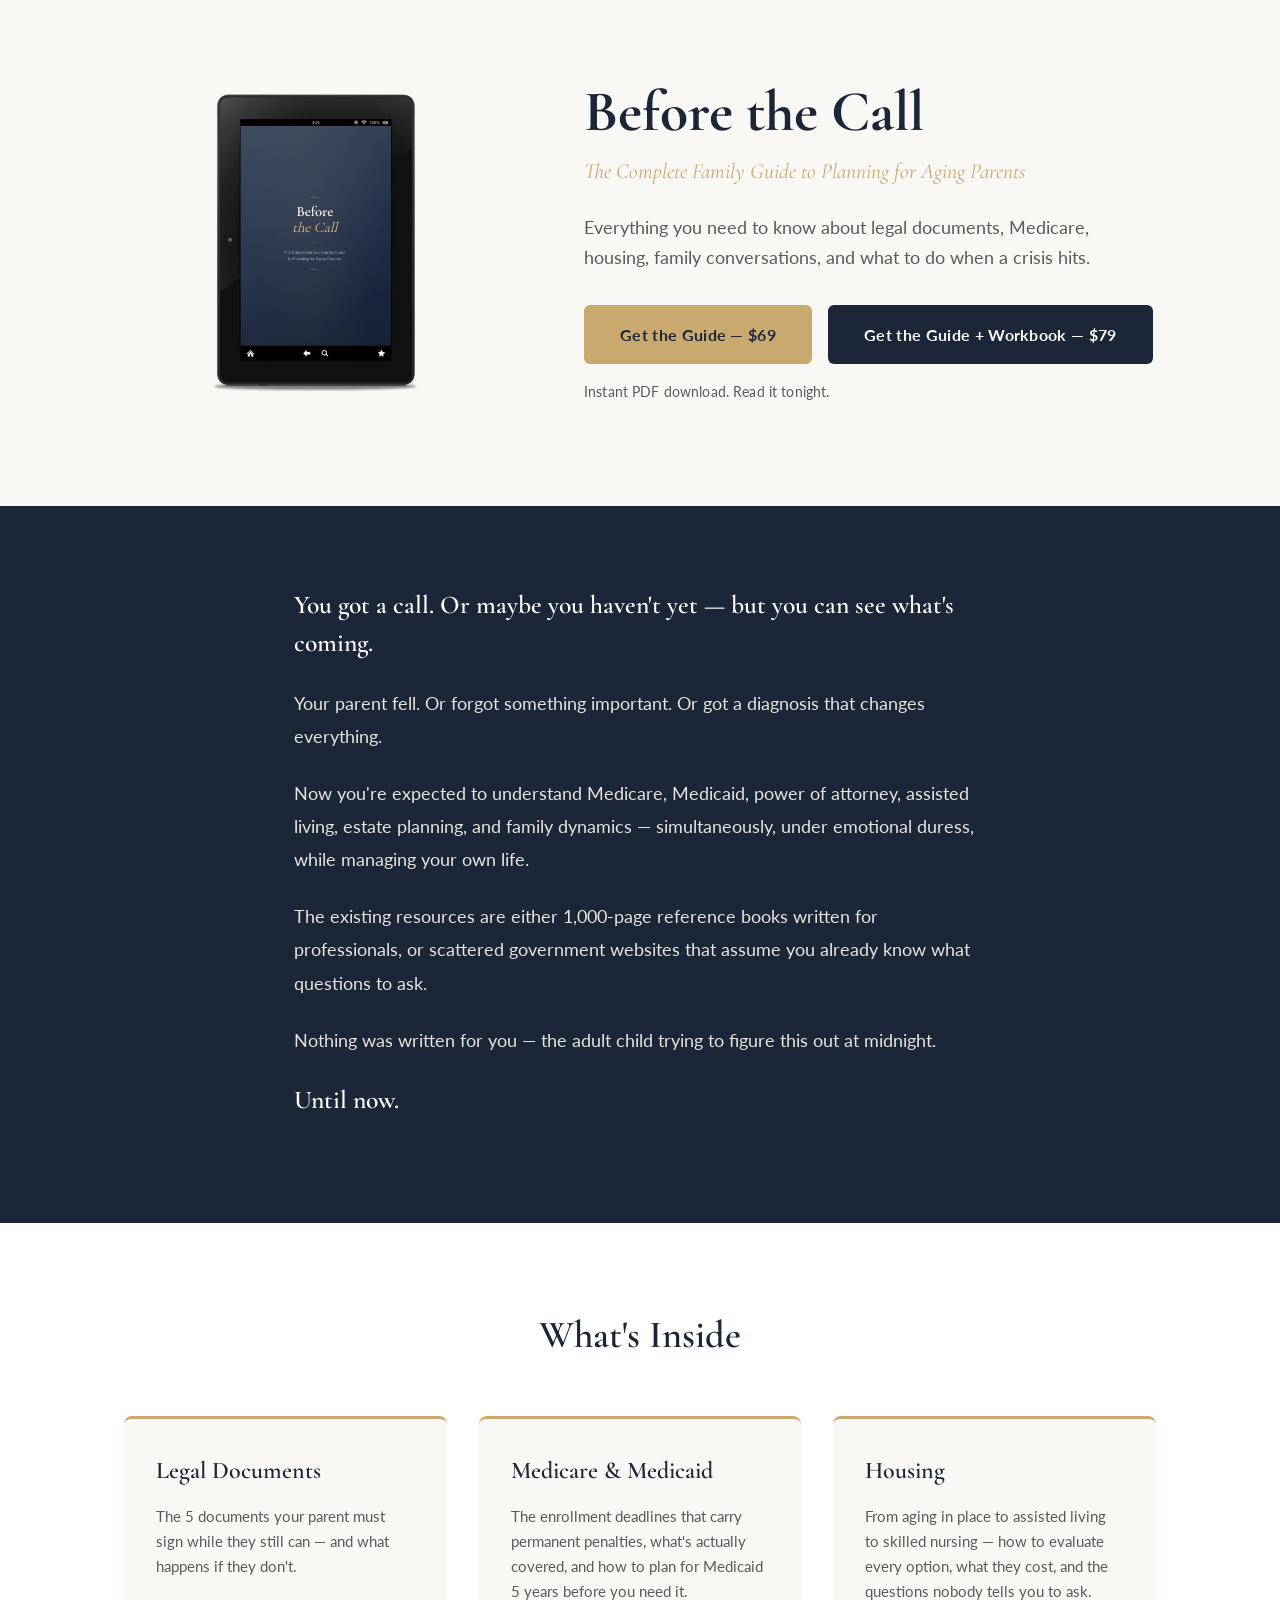
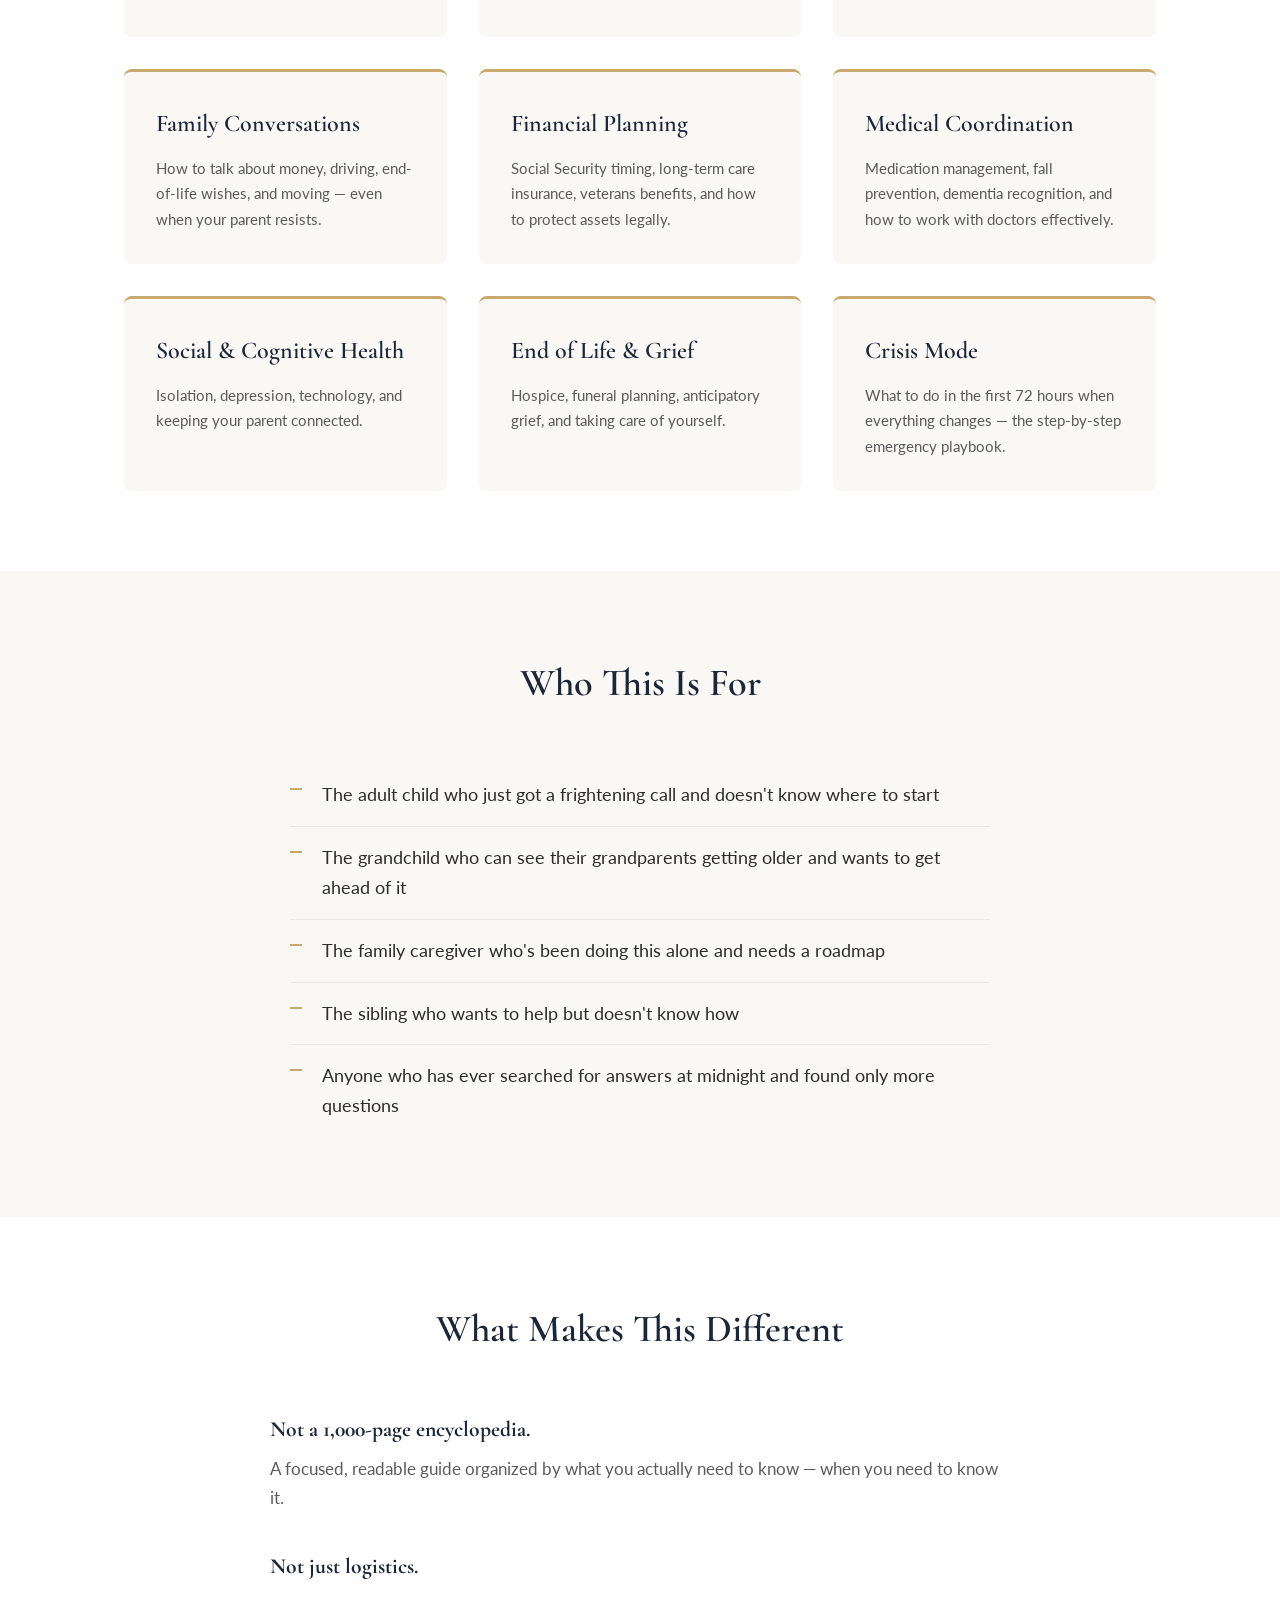
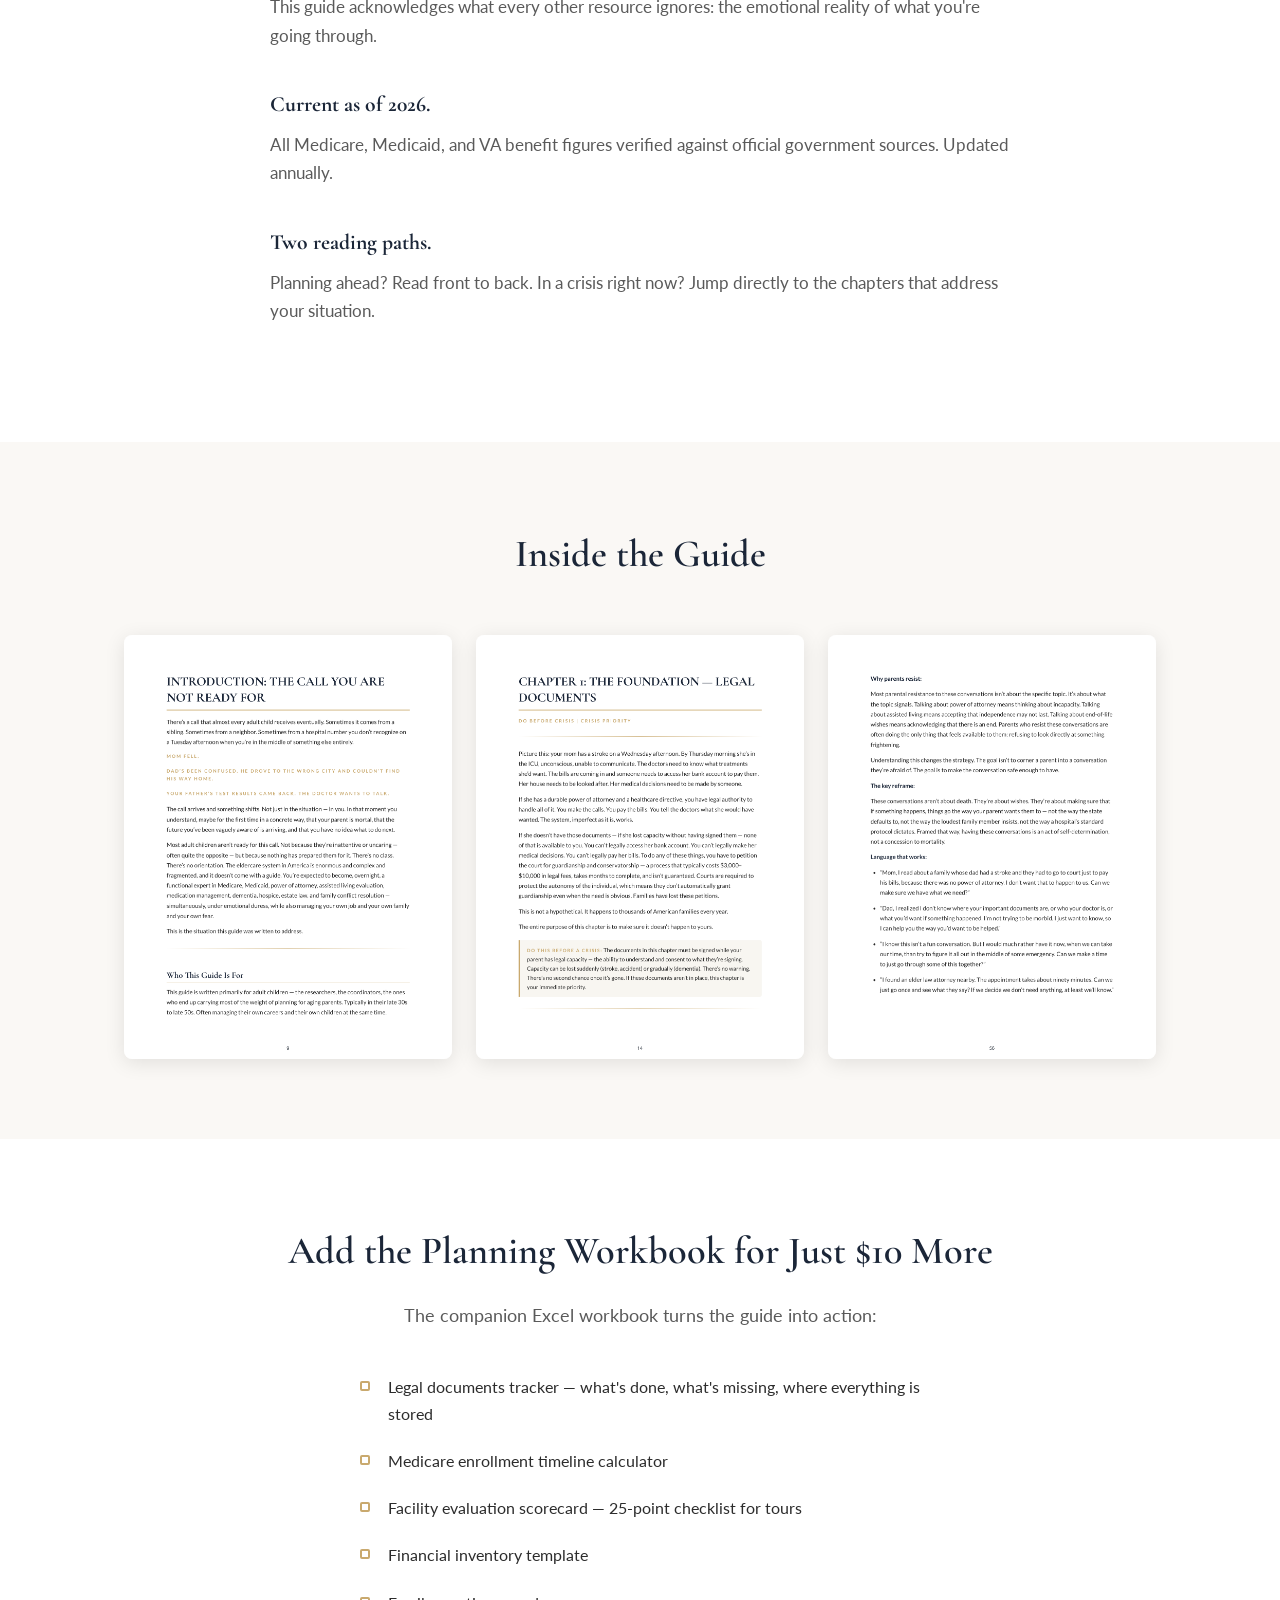
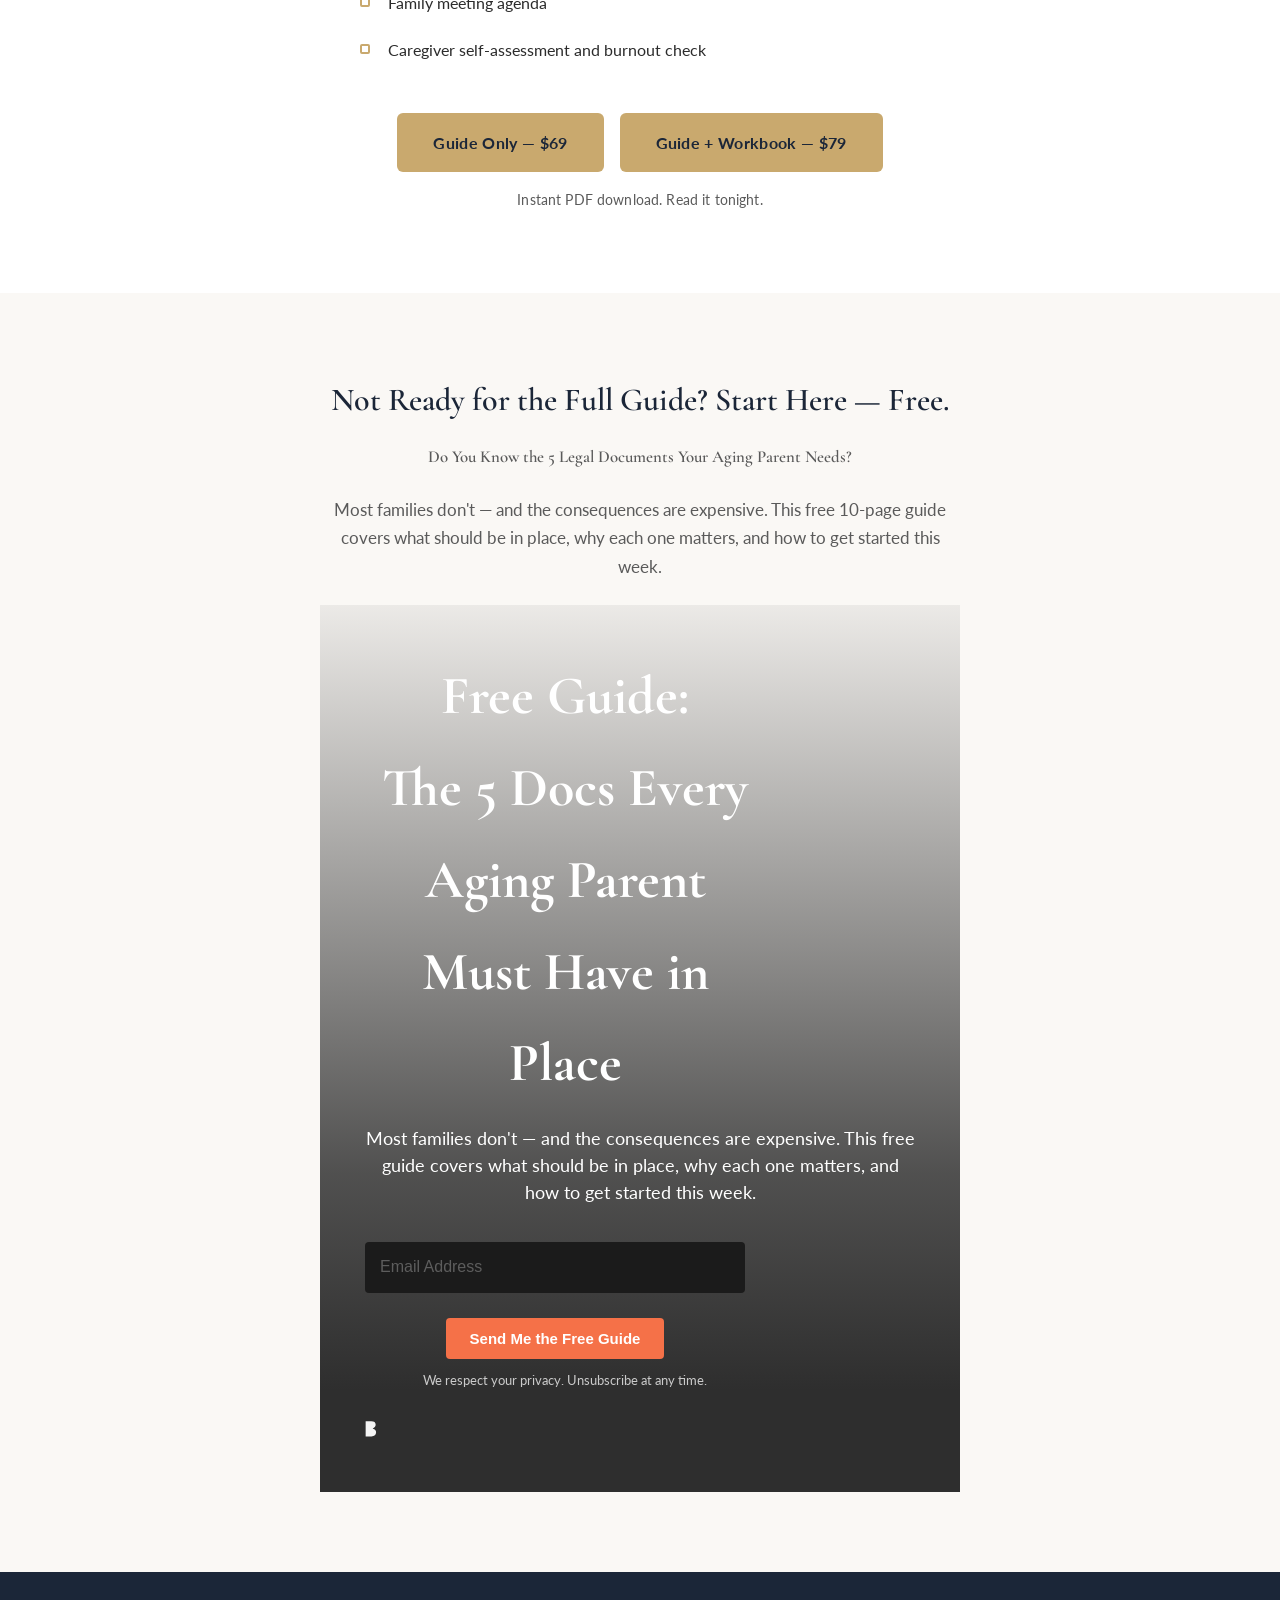
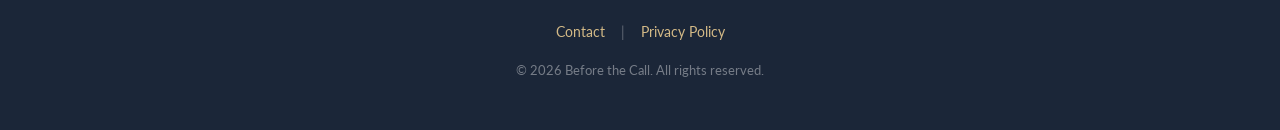
==== index.html @ 2e5f731d "Initial landing page" ====
<!DOCTYPE html>
<html lang="en">
<head>
  <meta charset="UTF-8">
  <meta name="viewport" content="width=device-width, initial-scale=1.0">
  <title>Before the Call — The Complete Family Guide to Planning for Aging Parents</title>
  <meta name="description" content="Everything you need to know about legal documents, Medicare, housing, family conversations, and what to do when a crisis hits. A comprehensive guide for adult children of aging parents.">
  <link rel="preconnect" href="https://fonts.googleapis.com">
  <link rel="preconnect" href="https://fonts.gstatic.com" crossorigin>
  <link href="https://fonts.googleapis.com/css2?family=Cormorant+Garamond:ital,wght@0,400;0,600;0,700;1,400;1,600&family=Lato:wght@300;400;700&display=swap" rel="stylesheet">
  <link rel="stylesheet" href="style.css">
</head>
<body>

  <!-- ========== HERO ========== -->
  <section class="hero">
    <div class="container hero-inner">
      <div class="hero-image">
        <img src="3d_hero_image.png" alt="Before the Call — displayed on a tablet" width="480" height="520">
      </div>
      <div class="hero-text">
        <h1>Before the Call</h1>
        <p class="subtitle">The Complete Family Guide to Planning for Aging Parents</p>
        <p class="hero-description">Everything you need to know about legal documents, Medicare, housing, family conversations, and what to do when a crisis hits.</p>
        <div class="cta-group">
          <a href="https://payhip.com/b/tfXvS" class="btn btn-primary">Get the Guide — $69</a>
          <a href="https://payhip.com/b/Y1TxP" class="btn btn-secondary">Get the Guide + Workbook — $79</a>
        </div>
        <p class="cta-note">Instant PDF download. Read it tonight.</p>
      </div>
    </div>
  </section>

  <!-- ========== THE PROBLEM ========== -->
  <section class="problem">
    <div class="container">
      <p class="lead">You got a call. Or maybe you haven't yet — but you can see what's coming.</p>
      <p>Your parent fell. Or forgot something important. Or got a diagnosis that changes everything.</p>
      <p>Now you're expected to understand Medicare, Medicaid, power of attorney, assisted living, estate planning, and family dynamics — simultaneously, under emotional duress, while managing your own life.</p>
      <p>The existing resources are either 1,000-page reference books written for professionals, or scattered government websites that assume you already know what questions to ask.</p>
      <p>Nothing was written for you — the adult child trying to figure this out at midnight.</p>
      <p class="lead">Until now.</p>
    </div>
  </section>

  <!-- ========== WHAT'S INSIDE ========== -->
  <section class="whats-inside">
    <div class="container">
      <h2>What's Inside</h2>
      <div class="chapter-grid">
        <div class="chapter-card">
          <h3>Legal Documents</h3>
          <p>The 5 documents your parent must sign while they still can — and what happens if they don't.</p>
        </div>
        <div class="chapter-card">
          <h3>Medicare & Medicaid</h3>
          <p>The enrollment deadlines that carry permanent penalties, what's actually covered, and how to plan for Medicaid 5 years before you need it.</p>
        </div>
        <div class="chapter-card">
          <h3>Housing</h3>
          <p>From aging in place to assisted living to skilled nursing — how to evaluate every option, what they cost, and the questions nobody tells you to ask.</p>
        </div>
        <div class="chapter-card">
          <h3>Family Conversations</h3>
          <p>How to talk about money, driving, end-of-life wishes, and moving — even when your parent resists.</p>
        </div>
        <div class="chapter-card">
          <h3>Financial Planning</h3>
          <p>Social Security timing, long-term care insurance, veterans benefits, and how to protect assets legally.</p>
        </div>
        <div class="chapter-card">
          <h3>Medical Coordination</h3>
          <p>Medication management, fall prevention, dementia recognition, and how to work with doctors effectively.</p>
        </div>
        <div class="chapter-card">
          <h3>Social & Cognitive Health</h3>
          <p>Isolation, depression, technology, and keeping your parent connected.</p>
        </div>
        <div class="chapter-card">
          <h3>End of Life & Grief</h3>
          <p>Hospice, funeral planning, anticipatory grief, and taking care of yourself.</p>
        </div>
        <div class="chapter-card">
          <h3>Crisis Mode</h3>
          <p>What to do in the first 72 hours when everything changes — the step-by-step emergency playbook.</p>
        </div>
      </div>
    </div>
  </section>

  <!-- ========== WHO THIS IS FOR ========== -->
  <section class="who-for">
    <div class="container">
      <h2>Who This Is For</h2>
      <ul class="who-list">
        <li>The adult child who just got a frightening call and doesn't know where to start</li>
        <li>The grandchild who can see their grandparents getting older and wants to get ahead of it</li>
        <li>The family caregiver who's been doing this alone and needs a roadmap</li>
        <li>The sibling who wants to help but doesn't know how</li>
        <li>Anyone who has ever searched for answers at midnight and found only more questions</li>
      </ul>
    </div>
  </section>

  <!-- ========== WHAT MAKES THIS DIFFERENT ========== -->
  <section class="different">
    <div class="container">
      <h2>What Makes This Different</h2>
      <div class="diff-grid">
        <div class="diff-item">
          <h3>Not a 1,000-page encyclopedia.</h3>
          <p>A focused, readable guide organized by what you actually need to know — when you need to know it.</p>
        </div>
        <div class="diff-item">
          <h3>Not just logistics.</h3>
          <p>This guide acknowledges what every other resource ignores: the emotional reality of what you're going through.</p>
        </div>
        <div class="diff-item">
          <h3>Current as of 2026.</h3>
          <p>All Medicare, Medicaid, and VA benefit figures verified against official government sources. Updated annually.</p>
        </div>
        <div class="diff-item">
          <h3>Two reading paths.</h3>
          <p>Planning ahead? Read front to back. In a crisis right now? Jump directly to the chapters that address your situation.</p>
        </div>
      </div>
    </div>
  </section>

  <!-- ========== SAMPLE PAGES ========== -->
  <section class="samples">
    <div class="container">
      <h2>Inside the Guide</h2>
      <div class="sample-grid">
        <div class="sample-page">
          <img src="sample_page_intro.png" alt="Sample page — Introduction: The Call You Are Not Ready For" loading="lazy">
        </div>
        <div class="sample-page">
          <img src="sample_page_legal.png" alt="Sample page — Chapter 1: Legal Documents" loading="lazy">
        </div>
        <div class="sample-page">
          <img src="sample_page_conversations.png" alt="Sample page — Language That Works conversation scripts" loading="lazy">
        </div>
      </div>
    </div>
  </section>

  <!-- ========== BUNDLE OFFER ========== -->
  <section class="bundle">
    <div class="container">
      <div class="bundle-box">
        <h2>Add the Planning Workbook for Just $10 More</h2>
        <p class="bundle-intro">The companion Excel workbook turns the guide into action:</p>
        <ul class="bundle-features">
          <li>Legal documents tracker — what's done, what's missing, where everything is stored</li>
          <li>Medicare enrollment timeline calculator</li>
          <li>Facility evaluation scorecard — 25-point checklist for tours</li>
          <li>Financial inventory template</li>
          <li>Family meeting agenda</li>
          <li>Caregiver self-assessment and burnout check</li>
        </ul>
        <div class="cta-group">
          <a href="https://payhip.com/b/tfXvS" class="btn btn-primary">Guide Only — $69</a>
          <a href="https://payhip.com/b/Y1TxP" class="btn btn-gold">Guide + Workbook — $79</a>
        </div>
        <p class="cta-note">Instant PDF download. Read it tonight.</p>
      </div>
    </div>
  </section>

  <!-- ========== LEAD MAGNET ========== -->
  <section class="lead-magnet">
    <div class="container">
      <div class="lead-magnet-box">
        <h2>Not Ready for the Full Guide? Start Here — Free.</h2>
        <p class="lead-magnet-title">Do You Know the 5 Legal Documents Your Aging Parent Needs?</p>
        <p>Most families don't — and the consequences are expensive. This free 10-page guide covers what should be in place, why each one matters, and how to get started this week.</p>

        <script src="https://f.convertkit.com/ckjs/ck.5.js"></script>
        <form action="https://app.kit.com/forms/9187136/subscriptions" class="seva-form formkit-form" method="post" data-sv-form="9187136" data-uid="44a924d58b" data-format="inline" data-version="5" data-options="{&quot;settings&quot;:{&quot;after_subscribe&quot;:{&quot;action&quot;:&quot;message&quot;,&quot;success_message&quot;:&quot;Success! Now check your email to confirm your subscription.&quot;,&quot;redirect_url&quot;:&quot;&quot;},&quot;analytics&quot;:{&quot;google&quot;:null,&quot;fathom&quot;:null,&quot;facebook&quot;:null,&quot;segment&quot;:null,&quot;pinterest&quot;:null,&quot;sparkloop&quot;:null,&quot;googletagmanager&quot;:null},&quot;modal&quot;:{&quot;trigger&quot;:&quot;timer&quot;,&quot;scroll_percentage&quot;:null,&quot;timer&quot;:5,&quot;devices&quot;:&quot;all&quot;,&quot;show_once_every&quot;:15},&quot;powered_by&quot;:{&quot;show&quot;:true,&quot;url&quot;:&quot;https://kit.com/features/forms?utm_campaign=poweredby&amp;utm_content=form&amp;utm_medium=referral&amp;utm_source=dynamic&quot;},&quot;recaptcha&quot;:{&quot;enabled&quot;:false},&quot;return_visitor&quot;:{&quot;action&quot;:&quot;show&quot;,&quot;custom_content&quot;:&quot;&quot;},&quot;slide_in&quot;:{&quot;display_in&quot;:&quot;bottom_right&quot;,&quot;trigger&quot;:&quot;timer&quot;,&quot;scroll_percentage&quot;:null,&quot;timer&quot;:5,&quot;devices&quot;:&quot;all&quot;,&quot;show_once_every&quot;:15},&quot;sticky_bar&quot;:{&quot;display_in&quot;:&quot;top&quot;,&quot;trigger&quot;:&quot;timer&quot;,&quot;scroll_percentage&quot;:null,&quot;timer&quot;:5,&quot;devices&quot;:&quot;all&quot;,&quot;show_once_every&quot;:15}},&quot;version&quot;:&quot;5&quot;}" min-width="400 500 600 700 800"><div data-style="full"><div class="formkit-background" style="background-image: url(&quot;https://embed.filekitcdn.com/e/6rbuHvGbyNLnC8iWuV8wA9/shqVNoTZWmqBahgG3ucsdK&quot;);"></div><div class="formkit-container" style="--bg-color: #2E2E2E; --bg-color-07: #2E2E2E12; --bg-color-83: #2E2E2ED4;"><div class="formkit-header" data-element="header" style="color: rgb(255, 255, 255); font-weight: 700;"><h2>Free Guide: <br>The 5 Docs Every Aging Parent Must Have in Place</h2></div><div class="formkit-content" data-element="content" style="color: rgb(255, 255, 255);"><p>Most families don't — and the consequences are expensive. This free guide covers what should be in place, why each one matters, and how to get started this week.</p></div><ul class="formkit-alert formkit-alert-error" data-element="errors" data-group="alert"></ul><div data-element="fields" class="seva-fields formkit-fields" style="color: rgb(255, 255, 255);"><div class="formkit-field"><input class="formkit-input" name="email_address" aria-label="Email Address" placeholder="Email Address" required="" type="email" style="color: rgb(110, 110, 110); font-weight: 400; background-color: rgb(27, 27, 27); border-radius: 4px;"></div><button data-element="submit" class="formkit-submit formkit-submit" style="color: rgb(255, 255, 255); background-color: rgb(245, 113, 72); border-radius: 4px; font-weight: 700;"><div class="formkit-spinner"><div></div><div></div><div></div></div><span class="">Send Me the Free Guide</span></button></div><div class="formkit-disclaimer" data-element="disclaimer" style="color: rgb(203, 203, 203);">We respect your privacy. Unsubscribe at any time.</div><div class="formkit-powered-by-convertkit-container"><a href="https://kit.com/features/forms?utm_campaign=poweredby&amp;utm_content=form&amp;utm_medium=referral&amp;utm_source=dynamic" data-element="powered-by" class="formkit-powered-by-convertkit" data-variant="light" target="_blank" rel="nofollow">Built with Kit</a></div></div></div><style>.formkit-form[data-uid="44a924d58b"] *{box-sizing:border-box;}.formkit-form[data-uid="44a924d58b"]{-webkit-font-smoothing:antialiased;-moz-osx-font-smoothing:grayscale;}.formkit-form[data-uid="44a924d58b"] legend{border:none;font-size:inherit;margin-bottom:10px;padding:0;position:relative;display:table;}.formkit-form[data-uid="44a924d58b"] fieldset{border:0;padding:0.01em 0 0 0;margin:0;min-width:0;}.formkit-form[data-uid="44a924d58b"] body:not(:-moz-handler-blocked) fieldset{display:table-cell;}.formkit-form[data-uid="44a924d58b"] h1,.formkit-form[data-uid="44a924d58b"] h2,.formkit-form[data-uid="44a924d58b"] h3,.formkit-form[data-uid="44a924d58b"] h4,.formkit-form[data-uid="44a924d58b"] h5,.formkit-form[data-uid="44a924d58b"] h6{color:inherit;font-size:inherit;font-weight:inherit;}.formkit-form[data-uid="44a924d58b"] h2{font-size:1.5em;margin:1em 0;}.formkit-form[data-uid="44a924d58b"] h3{font-size:1.17em;margin:1em 0;}.formkit-form[data-uid="44a924d58b"] p{color:inherit;font-size:inherit;font-weight:inherit;}.formkit-form[data-uid="44a924d58b"] ol:not([template-default]),.formkit-form[data-uid="44a924d58b"] ul:not([template-default]),.formkit-form[data-uid="44a924d58b"] blockquote:not([template-default]){text-align:left;}.formkit-form[data-uid="44a924d58b"] p:not([template-default]),.formkit-form[data-uid="44a924d58b"] hr:not([template-default]),.formkit-form[data-uid="44a924d58b"] blockquote:not([template-default]),.formkit-form[data-uid="44a924d58b"] ol:not([template-default]),.formkit-form[data-uid="44a924d58b"] ul:not([template-default]){color:inherit;font-style:initial;}.formkit-form[data-uid="44a924d58b"] .ordered-list,.formkit-form[data-uid="44a924d58b"] .unordered-list{list-style-position:outside !important;padding-left:1em;}.formkit-form[data-uid="44a924d58b"] .list-item{padding-left:0;}.formkit-form[data-uid="44a924d58b"][data-format="modal"]{display:none;}.formkit-form[data-uid="44a924d58b"][data-format="slide in"]{display:none;}.formkit-form[data-uid="44a924d58b"][data-format="sticky bar"]{display:none;}.formkit-sticky-bar .formkit-form[data-uid="44a924d58b"][data-format="sticky bar"]{display:block;}.formkit-form[data-uid="44a924d58b"] .formkit-input,.formkit-form[data-uid="44a924d58b"] .formkit-select,.formkit-form[data-uid="44a924d58b"] .formkit-checkboxes{width:100%;}.formkit-form[data-uid="44a924d58b"] .formkit-button,.formkit-form[data-uid="44a924d58b"] .formkit-submit{border:0;border-radius:5px;color:#ffffff;cursor:pointer;display:inline-block;text-align:center;font-size:15px;font-weight:500;cursor:pointer;margin-bottom:15px;overflow:hidden;padding:0;position:relative;vertical-align:middle;}.formkit-form[data-uid="44a924d58b"] .formkit-button:hover,.formkit-form[data-uid="44a924d58b"] .formkit-submit:hover,.formkit-form[data-uid="44a924d58b"] .formkit-button:focus,.formkit-form[data-uid="44a924d58b"] .formkit-submit:focus{outline:none;}.formkit-form[data-uid="44a924d58b"] .formkit-button:hover > span,.formkit-form[data-uid="44a924d58b"] .formkit-submit:hover > span,.formkit-form[data-uid="44a924d58b"] .formkit-button:focus > span,.formkit-form[data-uid="44a924d58b"] .formkit-submit:focus > span{background-color:rgba(0,0,0,0.1);}.formkit-form[data-uid="44a924d58b"] .formkit-button > span,.formkit-form[data-uid="44a924d58b"] .formkit-submit > span{display:block;-webkit-transition:all 300ms ease-in-out;transition:all 300ms ease-in-out;padding:12px 24px;}.formkit-form[data-uid="44a924d58b"] .formkit-input{background:#ffffff;font-size:15px;padding:12px;border:1px solid #e3e3e3;-webkit-flex:1 0 auto;-ms-flex:1 0 auto;flex:1 0 auto;line-height:1.4;margin:0;-webkit-transition:border-color ease-out 300ms;transition:border-color ease-out 300ms;}.formkit-form[data-uid="44a924d58b"] .formkit-input:focus{outline:none;border-color:#1677be;-webkit-transition:border-color ease 300ms;transition:border-color ease 300ms;}.formkit-form[data-uid="44a924d58b"] .formkit-input::-webkit-input-placeholder{color:inherit;opacity:0.8;}.formkit-form[data-uid="44a924d58b"] .formkit-input::-moz-placeholder{color:inherit;opacity:0.8;}.formkit-form[data-uid="44a924d58b"] .formkit-input:-ms-input-placeholder{color:inherit;opacity:0.8;}.formkit-form[data-uid="44a924d58b"] .formkit-input::placeholder{color:inherit;opacity:0.8;}.formkit-form[data-uid="44a924d58b"] [data-group="dropdown"]{position:relative;display:inline-block;width:100%;}.formkit-form[data-uid="44a924d58b"] [data-group="dropdown"]::before{content:"";top:calc(50% - 2.5px);right:10px;position:absolute;pointer-events:none;border-color:#4f4f4f transparent transparent transparent;border-style:solid;border-width:6px 6px 0 6px;height:0;width:0;z-index:999;}.formkit-form[data-uid="44a924d58b"] [data-group="dropdown"] select{height:auto;width:100%;cursor:pointer;color:#333333;line-height:1.4;margin-bottom:0;padding:0 6px;-webkit-appearance:none;-moz-appearance:none;appearance:none;font-size:15px;padding:12px;padding-right:25px;border:1px solid #e3e3e3;background:#ffffff;}.formkit-form[data-uid="44a924d58b"] [data-group="dropdown"] select:focus{outline:none;}.formkit-form[data-uid="44a924d58b"] [data-group="checkboxes"]{text-align:left;margin:0;}.formkit-form[data-uid="44a924d58b"] [data-group="checkboxes"] [data-group="checkbox"]{margin-bottom:10px;}.formkit-form[data-uid="44a924d58b"] [data-group="checkboxes"] [data-group="checkbox"] *{cursor:pointer;}.formkit-form[data-uid="44a924d58b"] [data-group="checkboxes"] [data-group="checkbox"]:last-of-type{margin-bottom:0;}.formkit-form[data-uid="44a924d58b"] [data-group="checkboxes"] [data-group="checkbox"] input[type="checkbox"]{display:none;}.formkit-form[data-uid="44a924d58b"] [data-group="checkboxes"] [data-group="checkbox"] input[type="checkbox"] + label::after{content:none;}.formkit-form[data-uid="44a924d58b"] [data-group="checkboxes"] [data-group="checkbox"] input[type="checkbox"]:checked + label::after{border-color:#ffffff;content:"";}.formkit-form[data-uid="44a924d58b"] [data-group="checkboxes"] [data-group="checkbox"] input[type="checkbox"]:checked + label::before{background:#10bf7a;border-color:#10bf7a;}.formkit-form[data-uid="44a924d58b"] [data-group="checkboxes"] [data-group="checkbox"] label{position:relative;display:inline-block;padding-left:28px;}.formkit-form[data-uid="44a924d58b"] [data-group="checkboxes"] [data-group="checkbox"] label::before,.formkit-form[data-uid="44a924d58b"] [data-group="checkboxes"] [data-group="checkbox"] label::after{position:absolute;content:"";display:inline-block;}.formkit-form[data-uid="44a924d58b"] [data-group="checkboxes"] [data-group="checkbox"] label::before{height:16px;width:16px;border:1px solid #e3e3e3;background:#ffffff;left:0px;top:3px;}.formkit-form[data-uid="44a924d58b"] [data-group="checkboxes"] [data-group="checkbox"] label::after{height:4px;width:8px;border-left:2px solid #4d4d4d;border-bottom:2px solid #4d4d4d;-webkit-transform:rotate(-45deg);-ms-transform:rotate(-45deg);transform:rotate(-45deg);left:4px;top:8px;}.formkit-form[data-uid="44a924d58b"] .formkit-alert{background:#f9fafb;border:1px solid #e3e3e3;border-radius:5px;-webkit-flex:1 0 auto;-ms-flex:1 0 auto;flex:1 0 auto;list-style:none;margin:25px auto;padding:12px;text-align:center;width:100%;}.formkit-form[data-uid="44a924d58b"] .formkit-alert:empty{display:none;}.formkit-form[data-uid="44a924d58b"] .formkit-alert-success{background:#d3fbeb;border-color:#10bf7a;color:#0c905c;}.formkit-form[data-uid="44a924d58b"] .formkit-alert-error{background:#fde8e2;border-color:#f2643b;color:#ea4110;}.formkit-form[data-uid="44a924d58b"] .formkit-spinner{display:-webkit-box;display:-webkit-flex;display:-ms-flexbox;display:flex;height:0px;width:0px;margin:0 auto;position:absolute;top:0;left:0;right:0;width:0px;overflow:hidden;text-align:center;-webkit-transition:all 300ms ease-in-out;transition:all 300ms ease-in-out;}.formkit-form[data-uid="44a924d58b"] .formkit-spinner > div{margin:auto;width:12px;height:12px;background-color:#fff;opacity:0.3;border-radius:100%;display:inline-block;-webkit-animation:formkit-bouncedelay-formkit-form-data-uid-44a924d58b- 1.4s infinite ease-in-out both;animation:formkit-bouncedelay-formkit-form-data-uid-44a924d58b- 1.4s infinite ease-in-out both;}.formkit-form[data-uid="44a924d58b"] .formkit-spinner > div:nth-child(1){-webkit-animation-delay:-0.32s;animation-delay:-0.32s;}.formkit-form[data-uid="44a924d58b"] .formkit-spinner > div:nth-child(2){-webkit-animation-delay:-0.16s;animation-delay:-0.16s;}.formkit-form[data-uid="44a924d58b"] .formkit-submit[data-active] .formkit-spinner{opacity:1;height:100%;width:50px;}.formkit-form[data-uid="44a924d58b"] .formkit-submit[data-active] .formkit-spinner ~ span{opacity:0;}.formkit-form[data-uid="44a924d58b"] .formkit-powered-by[data-active="false"]{opacity:0.35;}.formkit-form[data-uid="44a924d58b"] .formkit-powered-by-convertkit-container{display:-webkit-box;display:-webkit-flex;display:-ms-flexbox;display:flex;width:100%;margin:10px 0;position:relative;}.formkit-form[data-uid="44a924d58b"] .formkit-powered-by-convertkit-container[data-active="false"]{opacity:0.35;}.formkit-form[data-uid="44a924d58b"] .formkit-powered-by-convertkit{-webkit-align-items:center;-webkit-box-align:center;-ms-flex-align:center;align-items:center;background-color:#ffffff;border-radius:9px;color:#3d3d3d;cursor:pointer;display:block;height:36px;margin:0 auto;opacity:0.95;padding:0;-webkit-text-decoration:none;text-decoration:none;text-indent:100%;-webkit-transition:ease-in-out all 200ms;transition:ease-in-out all 200ms;white-space:nowrap;overflow:hidden;-webkit-user-select:none;-moz-user-select:none;-ms-user-select:none;user-select:none;width:157px;background-repeat:no-repeat;background-position:center;background-image:url("data:image/svg+xml;charset=utf8,%3Csvg width='133' height='36' viewBox='0 0 133 36' fill='none' xmlns='http://www.w3.org/2000/svg'%3E%3Cpath d='M0.861 25.5C0.735 25.5 0.651 25.416 0.651 25.29V10.548C0.651 10.422 0.735 10.338 0.861 10.338H6.279C9.072 10.338 10.668 11.451 10.668 13.824C10.668 15.819 9.219 16.932 8.001 17.226C7.707 17.268 7.707 17.625 8.022 17.688C9.912 18.108 11.088 19.116 11.088 21.321C11.088 23.715 9.429 25.5 6.426 25.5H0.861ZM5.397 23.085C6.825 23.085 7.518 22.224 7.518 21.006C7.518 19.683 6.825 18.948 5.397 18.948H4.2V23.085H5.397ZM5.313 16.617C6.51 16.617 7.245 15.945 7.245 14.601C7.245 13.383 6.51 12.753 5.25 12.753H4.2V16.617H5.313Z' fill='%231E1E1E'/%3E%3C/svg%3E");}.formkit-form[data-uid="44a924d58b"] .formkit-powered-by-convertkit:hover,.formkit-form[data-uid="44a924d58b"] .formkit-powered-by-convertkit:focus{background-color:#ffffff;-webkit-transform:scale(1.025) perspective(1px);-ms-transform:scale(1.025) perspective(1px);transform:scale(1.025) perspective(1px);opacity:1;}.formkit-form[data-uid="44a924d58b"] .formkit-powered-by-convertkit[data-variant="dark"],.formkit-form[data-uid="44a924d58b"] .formkit-powered-by-convertkit[data-variant="light"]{background-color:transparent;border-color:transparent;width:133px;}.formkit-form[data-uid="44a924d58b"] .formkit-powered-by-convertkit[data-variant="light"]{color:#ffffff;background-image:url("data:image/svg+xml;charset=utf8,%3Csvg width='133' height='36' viewBox='0 0 133 36' fill='none' xmlns='http://www.w3.org/2000/svg'%3E%3Cpath d='M0.861 25.5C0.735 25.5 0.651 25.416 0.651 25.29V10.548C0.651 10.422 0.735 10.338 0.861 10.338H6.279C9.072 10.338 10.668 11.451 10.668 13.824C10.668 15.819 9.219 16.932 8.001 17.226C7.707 17.268 7.707 17.625 8.022 17.688C9.912 18.108 11.088 19.116 11.088 21.321C11.088 23.715 9.429 25.5 6.426 25.5H0.861Z' fill='white'/%3E%3C/svg%3E");}@-webkit-keyframes formkit-bouncedelay-formkit-form-data-uid-44a924d58b-{0%,80%,100%{-webkit-transform:scale(0);-ms-transform:scale(0);transform:scale(0);}40%{-webkit-transform:scale(1);-ms-transform:scale(1);transform:scale(1);}}@keyframes formkit-bouncedelay-formkit-form-data-uid-44a924d58b-{0%,80%,100%{-webkit-transform:scale(0);-ms-transform:scale(0);transform:scale(0);}40%{-webkit-transform:scale(1);-ms-transform:scale(1);transform:scale(1);}}.formkit-form[data-uid="44a924d58b"] blockquote{padding:10px 20px;margin:0 0 20px;border-left:5px solid #e1e1e1;}.formkit-form[data-uid="44a924d58b"] .seva-custom-content{padding:15px;font-size:16px;color:#fff;mix-blend-mode:difference;}.formkit-form[data-uid="44a924d58b"] .formkit-modal.guard{max-width:420px;width:100%;} .formkit-form[data-uid="44a924d58b"]{max-width:420px !important;}.formkit-form[data-uid="44a924d58b"] [data-style="full"]{border-radius:var(--border-radius) !important;display:-webkit-box;display:-webkit-flex;display:-ms-flexbox;display:flex;min-height:680px;overflow:hidden;position:relative;width:100%;}.formkit-form[data-uid="44a924d58b"] .formkit-background{background-position:center center;background-repeat:no-repeat;background-size:cover;height:100%;position:absolute;width:100%;}.formkit-form[data-uid="44a924d58b"] .formkit-container{background:linear-gradient( 180deg, var(--bg-color-07) 0%, var(--bg-color-83) 64.06%, var(--bg-color) 88.54% );display:-webkit-box;display:-webkit-flex;display:-ms-flexbox;display:flex;-webkit-flex-direction:column;-ms-flex-direction:column;flex-direction:column;-webkit-box-pack:end;-webkit-justify-content:flex-end;-ms-flex-pack:end;justify-content:flex-end;padding:25px;position:relative;width:100%;}.formkit-form[data-uid="44a924d58b"] .formkit-header{font-size:36px;font-size:calc(30px + (36 - 30) * ((100vw - 400px) / (800 - 400)));margin-bottom:16px;margin-top:0;max-width:400px;}.formkit-form[data-uid="44a924d58b"] .formkit-header h2{margin:0;}@media all and (min-width:800px){.formkit-form[data-uid="44a924d58b"] .formkit-header{font-size:36px;}}.formkit-form[data-uid="44a924d58b"] .formkit-content{font-size:18px;line-height:1.5;margin-bottom:36px;}.formkit-form[data-uid="44a924d58b"] .formkit-content p{margin:0;}.formkit-form[data-uid="44a924d58b"] .formkit-field{margin:0 0 10px 0;}.formkit-form[data-uid="44a924d58b"] .formkit-input{border:0;font-size:16px;padding:14px;padding-left:15px;padding-right:0;width:100%;}.formkit-form[data-uid="44a924d58b"] [data-group="checkboxes"] legend{color:inherit !important;font-size:17px;}.formkit-form[data-uid="44a924d58b"] .formkit-checkboxes{background:transparent !important;color:inherit !important;}.formkit-form[data-uid="44a924d58b"] .formkit-checkboxes label{color:inherit !important;}.formkit-form[data-uid="44a924d58b"] [data-group="dropdown"] .formkit-select{border:0;}.formkit-form[data-uid="44a924d58b"] .formkit-fields .formkit-submit{margin-bottom:0;margin-top:15px;}.formkit-form[data-uid="44a924d58b"] .formkit-disclaimer{font-size:13px;margin-top:10px;max-width:400px;}.formkit-form[data-uid="44a924d58b"] .formkit-powered-by-convertkit-container{margin:20px 0 0 0;}.formkit-form[data-uid="44a924d58b"] .formkit-powered-by-convertkit{margin:0;}@media all and (min-width:900px){.formkit-form[data-uid="44a924d58b"][data-format="inline-editing"],.formkit-form[data-uid="44a924d58b"][data-format="inline"]{max-width:880px !important;}.formkit-form[data-uid="44a924d58b"][data-format="inline-editing"] [data-style="full"],.formkit-form[data-uid="44a924d58b"][data-format="inline"] [data-style="full"]{min-height:540px !important;}.formkit-form[data-uid="44a924d58b"] .formkit-container{padding:45px;}.formkit-form[data-uid="44a924d58b"] .formkit-content{max-width:570px;}.formkit-form[data-uid="44a924d58b"] .formkit-fields{max-width:380px;}}</style></form>

      </div>
    </div>
  </section>

  <footer class="site-footer">
    <div class="container">
      <p class="footer-links">
        <a href="mailto:george@beforethecallguide.com">Contact</a>
        <span class="divider">|</span>
        <a href="privacy.html">Privacy Policy</a>
      </p>
      <p class="copyright">&copy; 2026 Before the Call. All rights reserved.</p>
    </div>
  </footer>

</body>
</html>
---- style.css ----
/* ========== VARIABLES ========== */
:root {
  --navy: #1B2638;
  --navy-light: #243347;
  --gold: #C9A96E;
  --gold-light: #D4BA87;
  --cream: #FAF8F5;
  --white: #FFFFFF;
  --text: #2C2C2C;
  --text-light: #5A5A5A;
  --text-on-dark: #E8E4DF;
  --font-heading: 'Cormorant Garamond', Georgia, serif;
  --font-body: 'Lato', -apple-system, sans-serif;
}

/* ========== RESET ========== */
*, *::before, *::after {
  box-sizing: border-box;
  margin: 0;
  padding: 0;
}

html {
  scroll-behavior: smooth;
  -webkit-font-smoothing: antialiased;
}

body {
  font-family: var(--font-body);
  font-size: 18px;
  line-height: 1.7;
  color: var(--text);
  background: var(--white);
}

img {
  max-width: 100%;
  height: auto;
  display: block;
}

a {
  color: var(--gold);
  text-decoration: none;
}

/* ========== LAYOUT ========== */
.container {
  max-width: 1080px;
  margin: 0 auto;
  padding: 0 24px;
}

section {
  padding: 80px 0;
}

h2 {
  font-family: var(--font-heading);
  font-size: 2.4rem;
  font-weight: 600;
  color: var(--navy);
  text-align: center;
  margin-bottom: 48px;
}

h3 {
  font-family: var(--font-heading);
  font-size: 1.5rem;
  font-weight: 600;
  color: var(--navy);
  margin-bottom: 12px;
}

/* ========== BUTTONS ========== */
.cta-group {
  display: flex;
  gap: 16px;
  flex-wrap: wrap;
}

.btn {
  display: inline-block;
  padding: 16px 36px;
  font-family: var(--font-body);
  font-size: 1rem;
  font-weight: 700;
  letter-spacing: 0.02em;
  border-radius: 6px;
  text-align: center;
  transition: transform 0.15s ease, box-shadow 0.15s ease;
  cursor: pointer;
  border: none;
}

.btn:hover {
  transform: translateY(-2px);
  box-shadow: 0 6px 20px rgba(0, 0, 0, 0.15);
}

.btn-primary {
  background: var(--gold);
  color: var(--navy);
}

.btn-secondary {
  background: var(--navy);
  color: var(--cream);
}

.btn-gold {
  background: var(--gold);
  color: var(--navy);
}

.btn-large {
  padding: 20px 48px;
  font-size: 1.15rem;
}

.cta-note {
  margin-top: 16px;
  font-size: 0.9rem;
  color: var(--text-light);
  letter-spacing: 0.01em;
}

/* ========== HERO ========== */
.hero {
  background: var(--cream);
  padding: 60px 0 80px;
}

.hero-inner {
  display: flex;
  align-items: center;
  gap: 60px;
}

.hero-image {
  flex: 0 0 auto;
  max-width: 400px;
}

.hero-image img {
  width: 100%;
  height: auto;
}

.hero-text {
  flex: 1;
}

.hero-text h1 {
  font-family: var(--font-heading);
  font-size: 3.6rem;
  font-weight: 700;
  color: var(--navy);
  line-height: 1.1;
  margin-bottom: 8px;
}

.subtitle {
  font-family: var(--font-heading);
  font-size: 1.35rem;
  font-weight: 400;
  font-style: italic;
  color: var(--gold);
  margin-bottom: 24px;
}

.hero-description {
  font-size: 1.1rem;
  color: var(--text-light);
  margin-bottom: 32px;
  max-width: 520px;
}

/* ========== THE PROBLEM ========== */
.problem {
  background: var(--navy);
  color: var(--text-on-dark);
  padding: 80px 0;
}

.problem .container {
  max-width: 740px;
}

.problem p {
  font-size: 1.15rem;
  margin-bottom: 24px;
  line-height: 1.8;
}

.problem .lead {
  font-family: var(--font-heading);
  font-size: 1.6rem;
  font-weight: 600;
  color: var(--white);
  line-height: 1.5;
}

/* ========== WHAT'S INSIDE ========== */
.whats-inside {
  background: var(--white);
}

.chapter-grid {
  display: grid;
  grid-template-columns: repeat(3, 1fr);
  gap: 32px;
}

.chapter-card {
  background: var(--cream);
  padding: 32px;
  border-radius: 8px;
  border-top: 3px solid var(--gold);
}

.chapter-card p {
  color: var(--text-light);
  font-size: 0.95rem;
  line-height: 1.65;
}

/* ========== WHO THIS IS FOR ========== */
.who-for {
  background: var(--cream);
}

.who-list {
  list-style: none;
  max-width: 700px;
  margin: 0 auto;
}

.who-list li {
  font-size: 1.1rem;
  padding: 16px 0;
  padding-left: 32px;
  position: relative;
  border-bottom: 1px solid rgba(27, 38, 56, 0.08);
}

.who-list li::before {
  content: '';
  position: absolute;
  left: 0;
  top: 24px;
  width: 12px;
  height: 2px;
  background: var(--gold);
}

.who-list li:last-child {
  border-bottom: none;
}

/* ========== WHAT MAKES THIS DIFFERENT ========== */
.different {
  background: var(--white);
}

.diff-grid {
  max-width: 740px;
  margin: 0 auto;
}

.diff-item {
  margin-bottom: 36px;
}

.diff-item h3 {
  font-family: var(--font-heading);
  font-size: 1.35rem;
  font-weight: 700;
  color: var(--navy);
  margin-bottom: 8px;
}

.diff-item p {
  color: var(--text-light);
  font-size: 1.05rem;
}

/* ========== SAMPLE PAGES ========== */
.samples {
  background: var(--cream);
}

.sample-grid {
  display: grid;
  grid-template-columns: repeat(3, 1fr);
  gap: 24px;
}

.sample-page {
  border-radius: 8px;
  overflow: hidden;
  box-shadow: 0 4px 20px rgba(0, 0, 0, 0.1);
  transition: transform 0.2s ease;
}

.sample-page:hover {
  transform: translateY(-4px);
}

.sample-page img {
  width: 100%;
  height: auto;
}

/* ========== BUNDLE ========== */
.bundle {
  background: var(--white);
  padding: 80px 0;
}

.bundle-box {
  max-width: 740px;
  margin: 0 auto;
  text-align: center;
}

.bundle-box h2 {
  margin-bottom: 16px;
}

.bundle-intro {
  font-size: 1.1rem;
  color: var(--text-light);
  margin-bottom: 32px;
}

.bundle-features {
  list-style: none;
  text-align: left;
  max-width: 560px;
  margin: 0 auto 40px;
}

.bundle-features li {
  font-size: 1rem;
  padding: 10px 0;
  padding-left: 28px;
  position: relative;
  color: var(--text);
}

.bundle-features li::before {
  content: '';
  position: absolute;
  left: 0;
  top: 18px;
  width: 10px;
  height: 10px;
  border: 2px solid var(--gold);
  border-radius: 2px;
}

.bundle .cta-group {
  justify-content: center;
}

/* ========== PRICING CTA ========== */
.pricing {
  background: var(--navy);
  color: var(--white);
  text-align: center;
  padding: 80px 0;
}

.pricing h2 {
  color: var(--white);
  font-size: 2.8rem;
  margin-bottom: 8px;
}

.pricing-subtitle {
  font-family: var(--font-heading);
  font-style: italic;
  font-size: 1.2rem;
  color: var(--gold-light);
  margin-bottom: 40px;
}

.pricing .cta-group {
  justify-content: center;
}

.pricing .cta-note {
  color: rgba(255, 255, 255, 0.6);
}

/* ========== LEAD MAGNET ========== */
.lead-magnet {
  background: var(--cream);
  padding: 80px 0;
}

.lead-magnet-box {
  max-width: 640px;
  margin: 0 auto;
  text-align: center;
}

.lead-magnet-box h2 {
  font-size: 2rem;
  margin-bottom: 16px;
}

.lead-magnet-title {
  font-family: var(--font-heading);
  font-size: 1.3rem;
  font-weight: 600;
  color: var(--gold);
  margin-bottom: 16px;
}

.lead-magnet-box p {
  color: var(--text-light);
  margin-bottom: 24px;
  font-size: 1.05rem;
}

/* ========== FOOTER ========== */
.site-footer {
  background: var(--navy);
  color: rgba(255, 255, 255, 0.6);
  text-align: center;
  padding: 48px 0;
}

.footer-bio {
  font-size: 0.95rem;
  margin-bottom: 16px;
  color: rgba(255, 255, 255, 0.75);
}

.footer-links {
  margin-bottom: 16px;
  font-size: 0.9rem;
}

.footer-links a {
  color: var(--gold-light);
}

.footer-links a:hover {
  color: var(--gold);
}

.footer-links .divider {
  margin: 0 12px;
  color: rgba(255, 255, 255, 0.3);
}

.copyright {
  font-size: 0.8rem;
  color: rgba(255, 255, 255, 0.4);
}

/* ========== RESPONSIVE ========== */
@media (max-width: 900px) {
  .chapter-grid {
    grid-template-columns: repeat(2, 1fr);
  }
  .sample-grid {
    grid-template-columns: repeat(2, 1fr);
  }
  .sample-page:nth-child(3) {
    grid-column: 1 / -1;
    max-width: 50%;
    margin: 0 auto;
  }
}

@media (max-width: 768px) {
  section {
    padding: 60px 0;
  }

  h2 {
    font-size: 2rem;
  }

  .hero-inner {
    flex-direction: column;
    text-align: center;
    gap: 40px;
  }

  .hero-image {
    max-width: 300px;
    margin: 0 auto;
  }

  .hero-text h1 {
    font-size: 2.8rem;
  }

  .hero-description {
    margin-left: auto;
    margin-right: auto;
  }

  .cta-group {
    flex-direction: column;
    align-items: stretch;
  }

  .hero .cta-group {
    align-items: center;
  }

  .btn {
    width: 100%;
    max-width: 340px;
  }

  .cta-note {
    text-align: center;
  }

  .chapter-grid {
    grid-template-columns: 1fr;
    gap: 20px;
  }

  .sample-grid {
    grid-template-columns: 1fr;
    gap: 20px;
  }

  .sample-page:nth-child(3) {
    max-width: 100%;
  }

  .pricing h2 {
    font-size: 2.2rem;
  }

  .bundle .cta-group {
    align-items: center;
  }

  .pricing .cta-group {
    align-items: center;
  }
}

@media (max-width: 480px) {
  body {
    font-size: 16px;
  }

  .hero-text h1 {
    font-size: 2.2rem;
  }

  .hero-image {
    max-width: 240px;
  }

  .problem .lead {
    font-size: 1.3rem;
  }

  .btn-large {
    padding: 16px 32px;
    font-size: 1rem;
  }
}
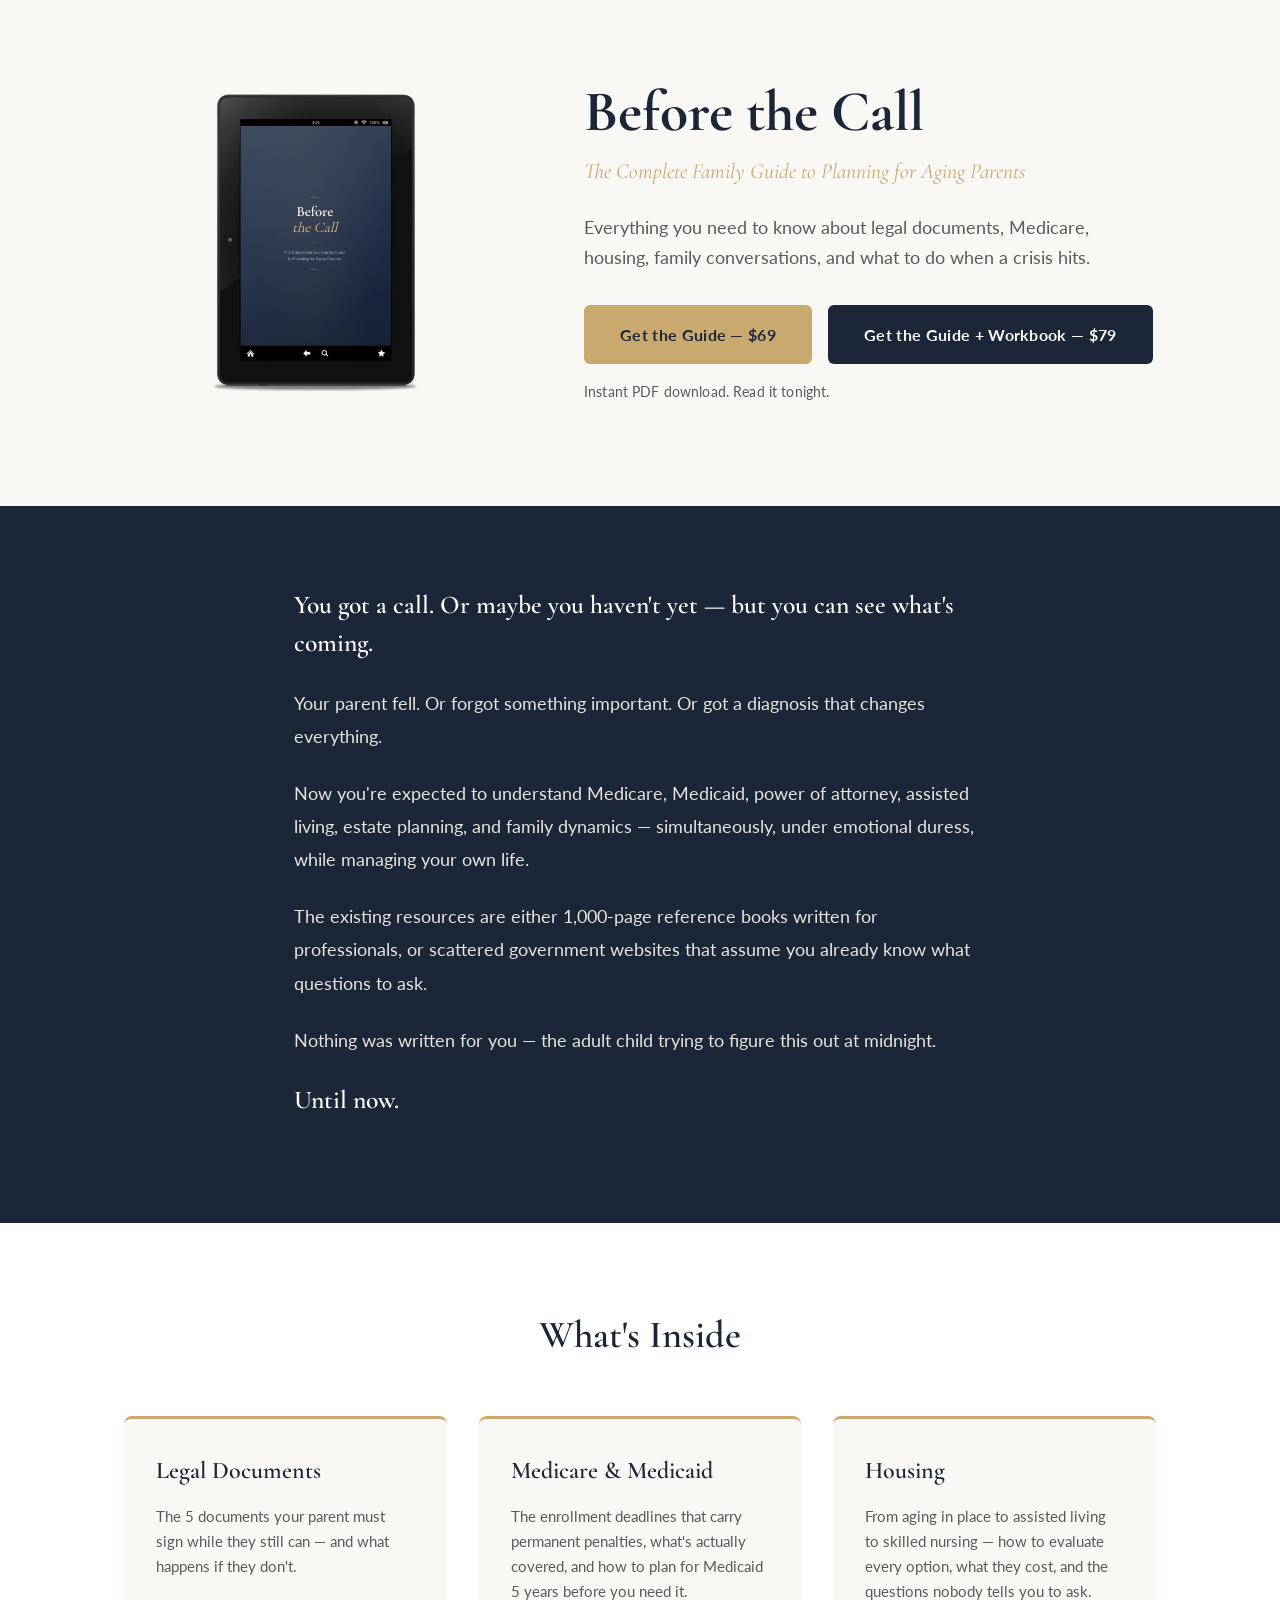
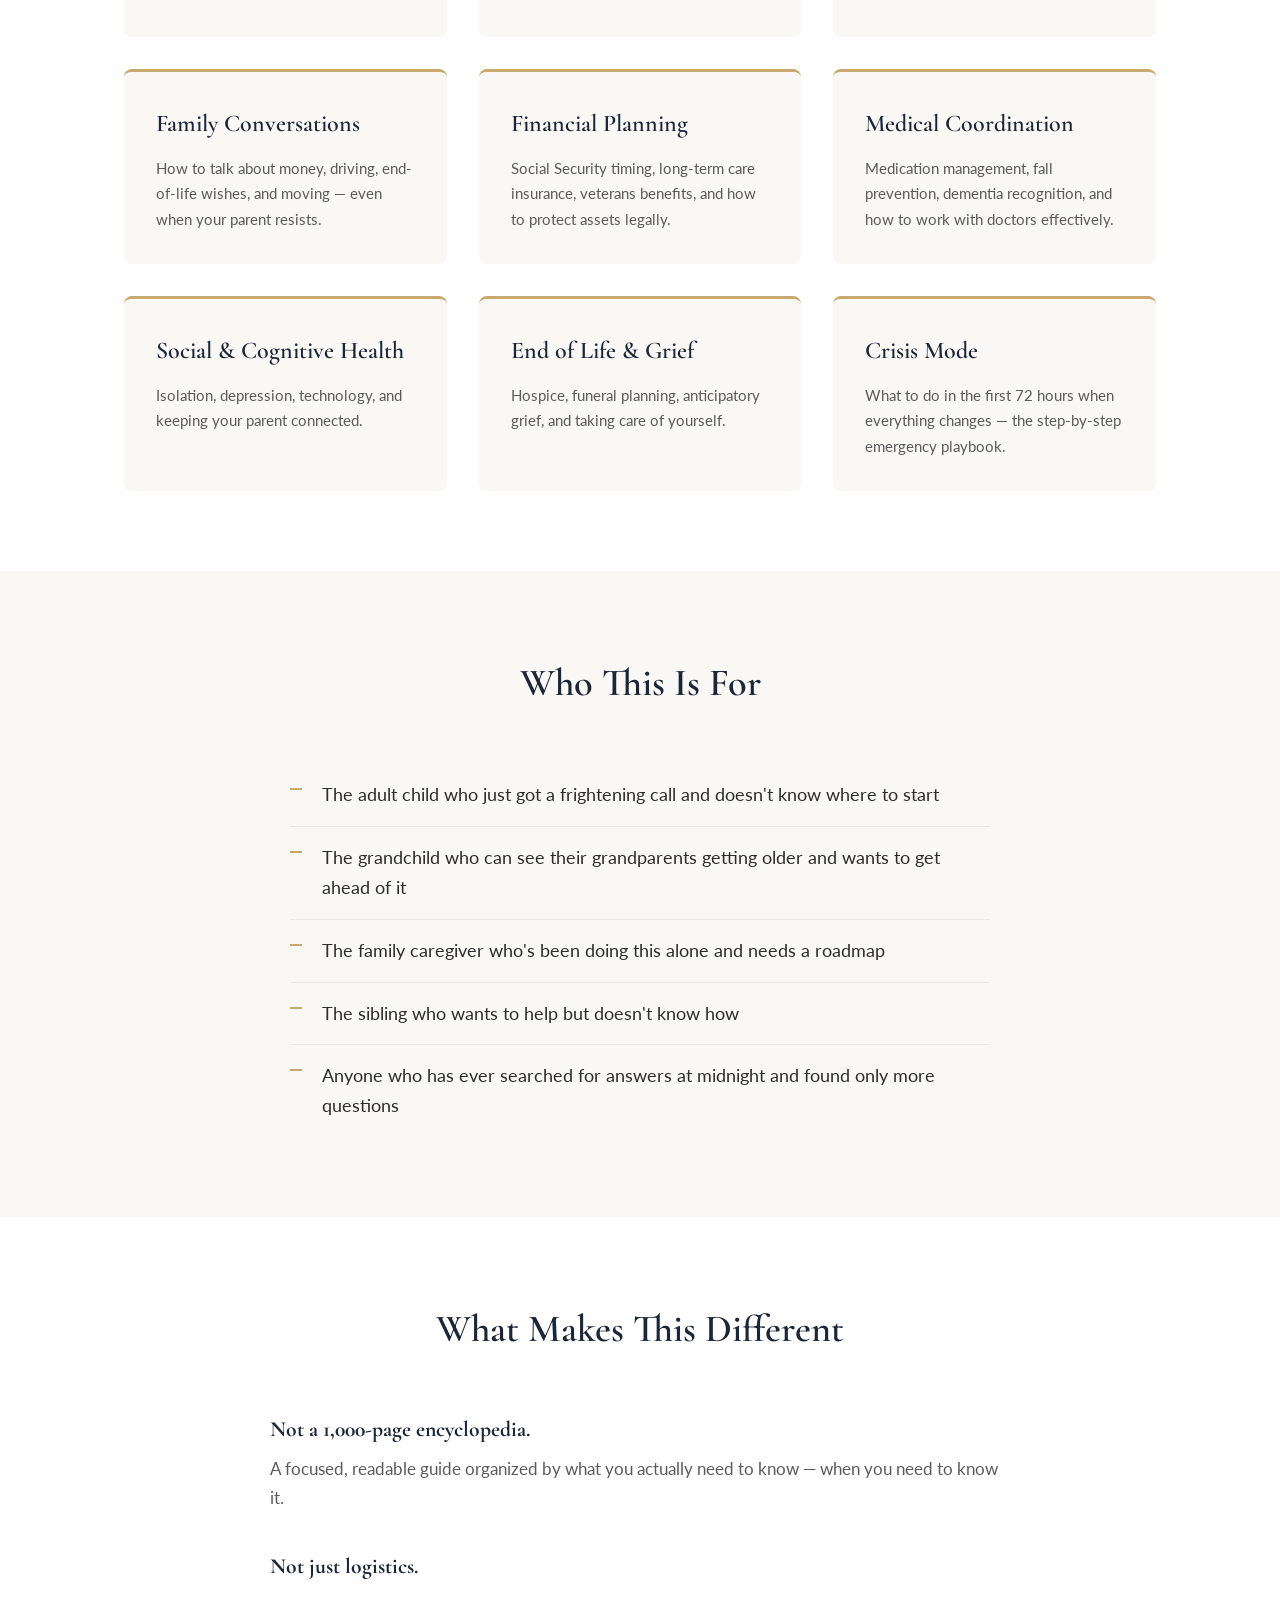
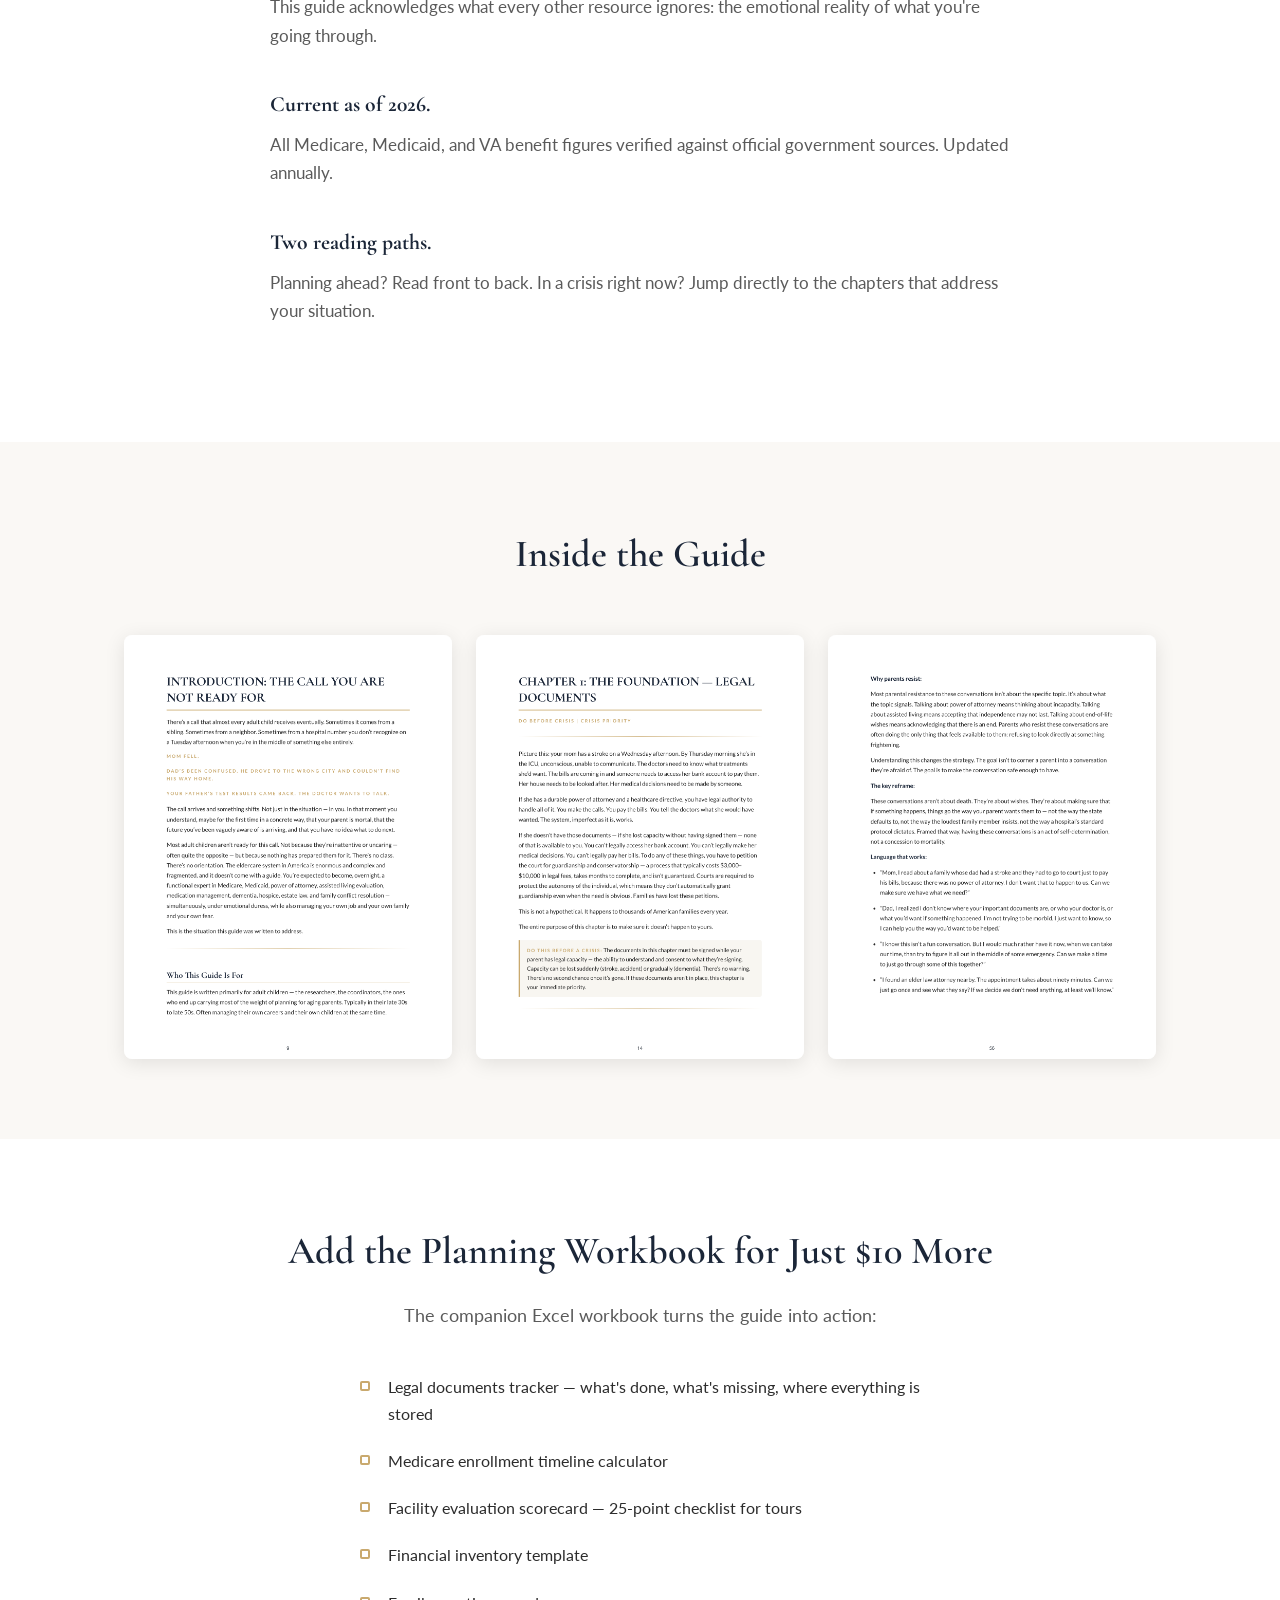
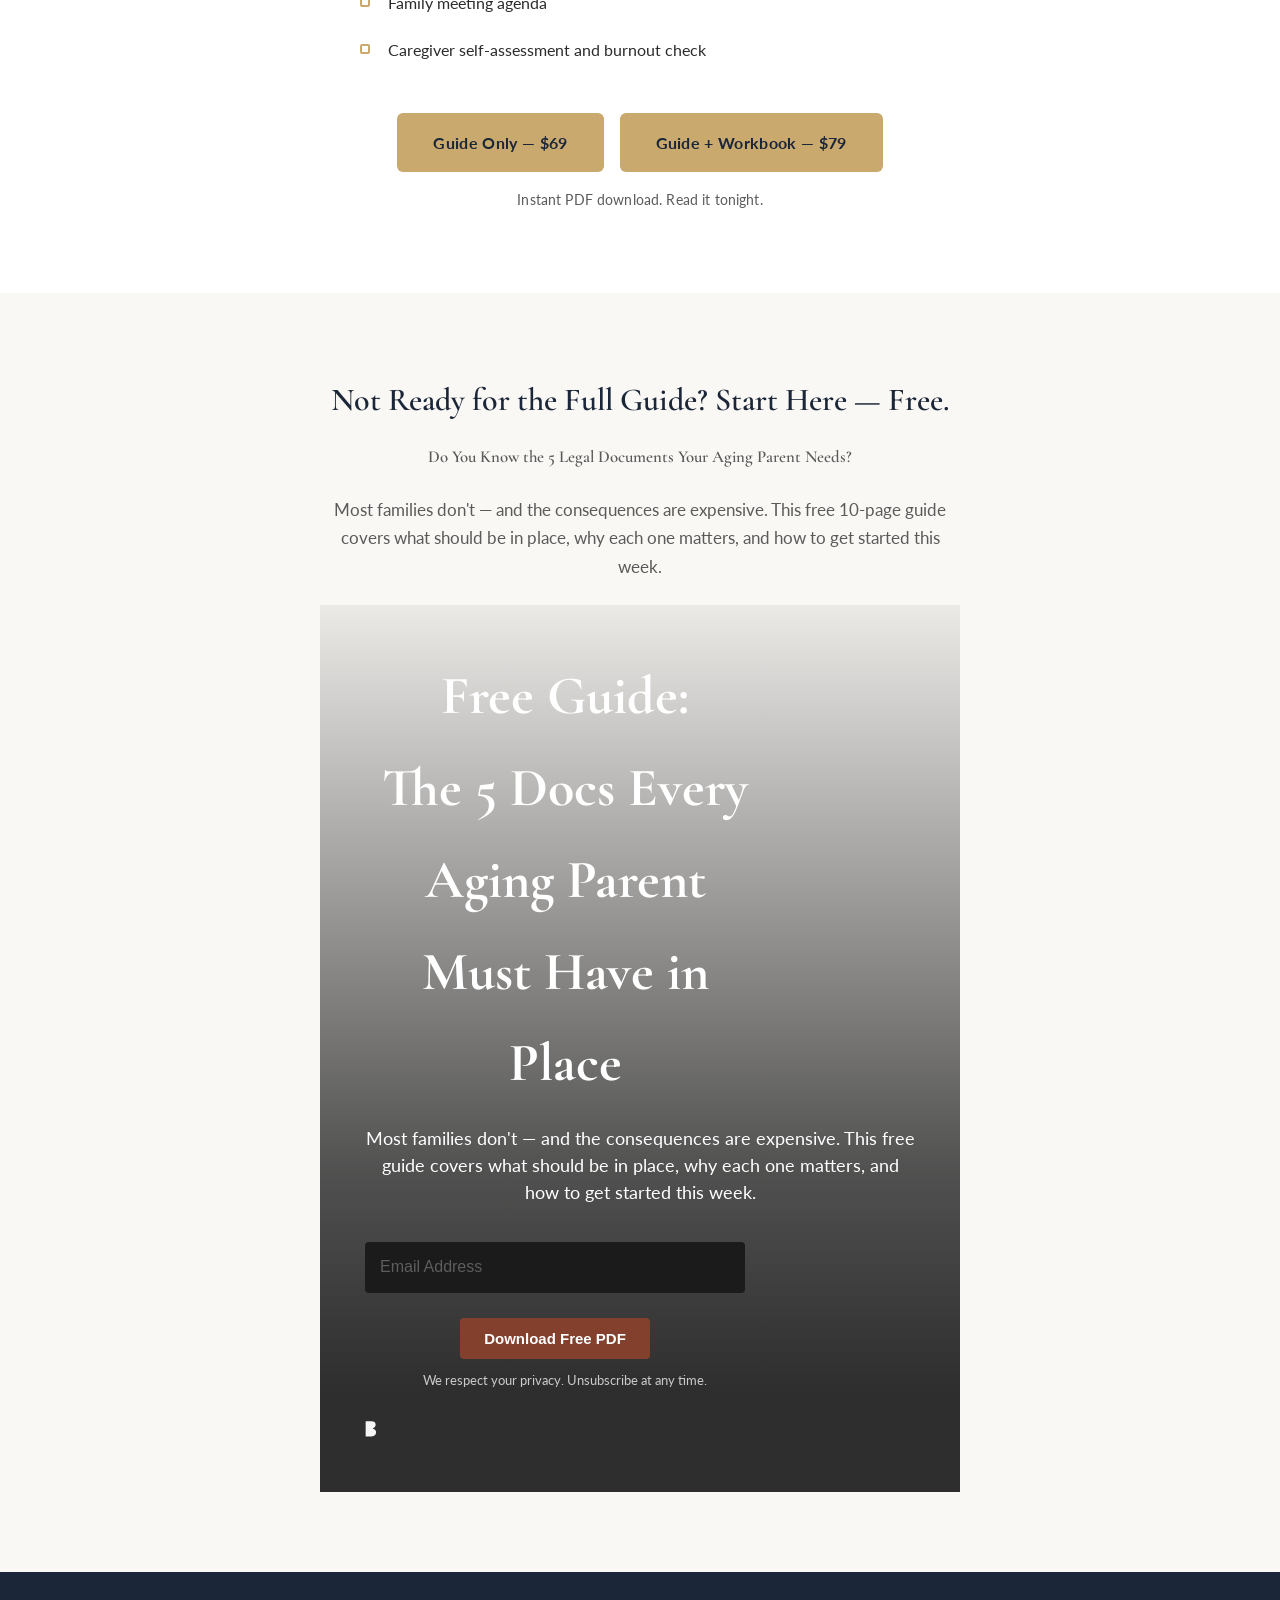
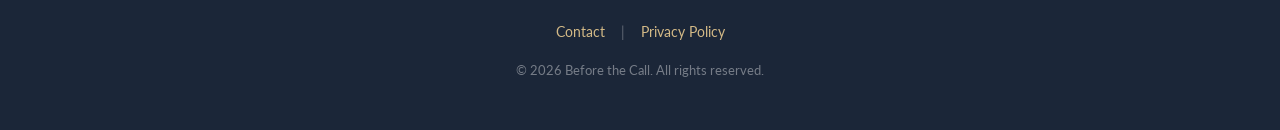
==== commit 2df26dbe: "Update Kit form embed to latest version" ====
--- a/index.html
+++ b/index.html
@@ -177,7 +177,7 @@
         <p>Most families don't — and the consequences are expensive. This free 10-page guide covers what should be in place, why each one matters, and how to get started this week.</p>
 
         <script src="https://f.convertkit.com/ckjs/ck.5.js"></script>
-        <form action="https://app.kit.com/forms/9187136/subscriptions" class="seva-form formkit-form" method="post" data-sv-form="9187136" data-uid="44a924d58b" data-format="inline" data-version="5" data-options="{&quot;settings&quot;:{&quot;after_subscribe&quot;:{&quot;action&quot;:&quot;message&quot;,&quot;success_message&quot;:&quot;Success! Now check your email to confirm your subscription.&quot;,&quot;redirect_url&quot;:&quot;&quot;},&quot;analytics&quot;:{&quot;google&quot;:null,&quot;fathom&quot;:null,&quot;facebook&quot;:null,&quot;segment&quot;:null,&quot;pinterest&quot;:null,&quot;sparkloop&quot;:null,&quot;googletagmanager&quot;:null},&quot;modal&quot;:{&quot;trigger&quot;:&quot;timer&quot;,&quot;scroll_percentage&quot;:null,&quot;timer&quot;:5,&quot;devices&quot;:&quot;all&quot;,&quot;show_once_every&quot;:15},&quot;powered_by&quot;:{&quot;show&quot;:true,&quot;url&quot;:&quot;https://kit.com/features/forms?utm_campaign=poweredby&amp;utm_content=form&amp;utm_medium=referral&amp;utm_source=dynamic&quot;},&quot;recaptcha&quot;:{&quot;enabled&quot;:false},&quot;return_visitor&quot;:{&quot;action&quot;:&quot;show&quot;,&quot;custom_content&quot;:&quot;&quot;},&quot;slide_in&quot;:{&quot;display_in&quot;:&quot;bottom_right&quot;,&quot;trigger&quot;:&quot;timer&quot;,&quot;scroll_percentage&quot;:null,&quot;timer&quot;:5,&quot;devices&quot;:&quot;all&quot;,&quot;show_once_every&quot;:15},&quot;sticky_bar&quot;:{&quot;display_in&quot;:&quot;top&quot;,&quot;trigger&quot;:&quot;timer&quot;,&quot;scroll_percentage&quot;:null,&quot;timer&quot;:5,&quot;devices&quot;:&quot;all&quot;,&quot;show_once_every&quot;:15}},&quot;version&quot;:&quot;5&quot;}" min-width="400 500 600 700 800"><div data-style="full"><div class="formkit-background" style="background-image: url(&quot;https://embed.filekitcdn.com/e/6rbuHvGbyNLnC8iWuV8wA9/shqVNoTZWmqBahgG3ucsdK&quot;);"></div><div class="formkit-container" style="--bg-color: #2E2E2E; --bg-color-07: #2E2E2E12; --bg-color-83: #2E2E2ED4;"><div class="formkit-header" data-element="header" style="color: rgb(255, 255, 255); font-weight: 700;"><h2>Free Guide: <br>The 5 Docs Every Aging Parent Must Have in Place</h2></div><div class="formkit-content" data-element="content" style="color: rgb(255, 255, 255);"><p>Most families don't — and the consequences are expensive. This free guide covers what should be in place, why each one matters, and how to get started this week.</p></div><ul class="formkit-alert formkit-alert-error" data-element="errors" data-group="alert"></ul><div data-element="fields" class="seva-fields formkit-fields" style="color: rgb(255, 255, 255);"><div class="formkit-field"><input class="formkit-input" name="email_address" aria-label="Email Address" placeholder="Email Address" required="" type="email" style="color: rgb(110, 110, 110); font-weight: 400; background-color: rgb(27, 27, 27); border-radius: 4px;"></div><button data-element="submit" class="formkit-submit formkit-submit" style="color: rgb(255, 255, 255); background-color: rgb(245, 113, 72); border-radius: 4px; font-weight: 700;"><div class="formkit-spinner"><div></div><div></div><div></div></div><span class="">Send Me the Free Guide</span></button></div><div class="formkit-disclaimer" data-element="disclaimer" style="color: rgb(203, 203, 203);">We respect your privacy. Unsubscribe at any time.</div><div class="formkit-powered-by-convertkit-container"><a href="https://kit.com/features/forms?utm_campaign=poweredby&amp;utm_content=form&amp;utm_medium=referral&amp;utm_source=dynamic" data-element="powered-by" class="formkit-powered-by-convertkit" data-variant="light" target="_blank" rel="nofollow">Built with Kit</a></div></div></div><style>.formkit-form[data-uid="44a924d58b"] *{box-sizing:border-box;}.formkit-form[data-uid="44a924d58b"]{-webkit-font-smoothing:antialiased;-moz-osx-font-smoothing:grayscale;}.formkit-form[data-uid="44a924d58b"] legend{border:none;font-size:inherit;margin-bottom:10px;padding:0;position:relative;display:table;}.formkit-form[data-uid="44a924d58b"] fieldset{border:0;padding:0.01em 0 0 0;margin:0;min-width:0;}.formkit-form[data-uid="44a924d58b"] body:not(:-moz-handler-blocked) fieldset{display:table-cell;}.formkit-form[data-uid="44a924d58b"] h1,.formkit-form[data-uid="44a924d58b"] h2,.formkit-form[data-uid="44a924d58b"] h3,.formkit-form[data-uid="44a924d58b"] h4,.formkit-form[data-uid="44a924d58b"] h5,.formkit-form[data-uid="44a924d58b"] h6{color:inherit;font-size:inherit;font-weight:inherit;}.formkit-form[data-uid="44a924d58b"] h2{font-size:1.5em;margin:1em 0;}.formkit-form[data-uid="44a924d58b"] h3{font-size:1.17em;margin:1em 0;}.formkit-form[data-uid="44a924d58b"] p{color:inherit;font-size:inherit;font-weight:inherit;}.formkit-form[data-uid="44a924d58b"] ol:not([template-default]),.formkit-form[data-uid="44a924d58b"] ul:not([template-default]),.formkit-form[data-uid="44a924d58b"] blockquote:not([template-default]){text-align:left;}.formkit-form[data-uid="44a924d58b"] p:not([template-default]),.formkit-form[data-uid="44a924d58b"] hr:not([template-default]),.formkit-form[data-uid="44a924d58b"] blockquote:not([template-default]),.formkit-form[data-uid="44a924d58b"] ol:not([template-default]),.formkit-form[data-uid="44a924d58b"] ul:not([template-default]){color:inherit;font-style:initial;}.formkit-form[data-uid="44a924d58b"] .ordered-list,.formkit-form[data-uid="44a924d58b"] .unordered-list{list-style-position:outside !important;padding-left:1em;}.formkit-form[data-uid="44a924d58b"] .list-item{padding-left:0;}.formkit-form[data-uid="44a924d58b"][data-format="modal"]{display:none;}.formkit-form[data-uid="44a924d58b"][data-format="slide in"]{display:none;}.formkit-form[data-uid="44a924d58b"][data-format="sticky bar"]{display:none;}.formkit-sticky-bar .formkit-form[data-uid="44a924d58b"][data-format="sticky bar"]{display:block;}.formkit-form[data-uid="44a924d58b"] .formkit-input,.formkit-form[data-uid="44a924d58b"] .formkit-select,.formkit-form[data-uid="44a924d58b"] .formkit-checkboxes{width:100%;}.formkit-form[data-uid="44a924d58b"] .formkit-button,.formkit-form[data-uid="44a924d58b"] .formkit-submit{border:0;border-radius:5px;color:#ffffff;cursor:pointer;display:inline-block;text-align:center;font-size:15px;font-weight:500;cursor:pointer;margin-bottom:15px;overflow:hidden;padding:0;position:relative;vertical-align:middle;}.formkit-form[data-uid="44a924d58b"] .formkit-button:hover,.formkit-form[data-uid="44a924d58b"] .formkit-submit:hover,.formkit-form[data-uid="44a924d58b"] .formkit-button:focus,.formkit-form[data-uid="44a924d58b"] .formkit-submit:focus{outline:none;}.formkit-form[data-uid="44a924d58b"] .formkit-button:hover > span,.formkit-form[data-uid="44a924d58b"] .formkit-submit:hover > span,.formkit-form[data-uid="44a924d58b"] .formkit-button:focus > span,.formkit-form[data-uid="44a924d58b"] .formkit-submit:focus > span{background-color:rgba(0,0,0,0.1);}.formkit-form[data-uid="44a924d58b"] .formkit-button > span,.formkit-form[data-uid="44a924d58b"] .formkit-submit > span{display:block;-webkit-transition:all 300ms ease-in-out;transition:all 300ms ease-in-out;padding:12px 24px;}.formkit-form[data-uid="44a924d58b"] .formkit-input{background:#ffffff;font-size:15px;padding:12px;border:1px solid #e3e3e3;-webkit-flex:1 0 auto;-ms-flex:1 0 auto;flex:1 0 auto;line-height:1.4;margin:0;-webkit-transition:border-color ease-out 300ms;transition:border-color ease-out 300ms;}.formkit-form[data-uid="44a924d58b"] .formkit-input:focus{outline:none;border-color:#1677be;-webkit-transition:border-color ease 300ms;transition:border-color ease 300ms;}.formkit-form[data-uid="44a924d58b"] .formkit-input::-webkit-input-placeholder{color:inherit;opacity:0.8;}.formkit-form[data-uid="44a924d58b"] .formkit-input::-moz-placeholder{color:inherit;opacity:0.8;}.formkit-form[data-uid="44a924d58b"] .formkit-input:-ms-input-placeholder{color:inherit;opacity:0.8;}.formkit-form[data-uid="44a924d58b"] .formkit-input::placeholder{color:inherit;opacity:0.8;}.formkit-form[data-uid="44a924d58b"] [data-group="dropdown"]{position:relative;display:inline-block;width:100%;}.formkit-form[data-uid="44a924d58b"] [data-group="dropdown"]::before{content:"";top:calc(50% - 2.5px);right:10px;position:absolute;pointer-events:none;border-color:#4f4f4f transparent transparent transparent;border-style:solid;border-width:6px 6px 0 6px;height:0;width:0;z-index:999;}.formkit-form[data-uid="44a924d58b"] [data-group="dropdown"] select{height:auto;width:100%;cursor:pointer;color:#333333;line-height:1.4;margin-bottom:0;padding:0 6px;-webkit-appearance:none;-moz-appearance:none;appearance:none;font-size:15px;padding:12px;padding-right:25px;border:1px solid #e3e3e3;background:#ffffff;}.formkit-form[data-uid="44a924d58b"] [data-group="dropdown"] select:focus{outline:none;}.formkit-form[data-uid="44a924d58b"] [data-group="checkboxes"]{text-align:left;margin:0;}.formkit-form[data-uid="44a924d58b"] [data-group="checkboxes"] [data-group="checkbox"]{margin-bottom:10px;}.formkit-form[data-uid="44a924d58b"] [data-group="checkboxes"] [data-group="checkbox"] *{cursor:pointer;}.formkit-form[data-uid="44a924d58b"] [data-group="checkboxes"] [data-group="checkbox"]:last-of-type{margin-bottom:0;}.formkit-form[data-uid="44a924d58b"] [data-group="checkboxes"] [data-group="checkbox"] input[type="checkbox"]{display:none;}.formkit-form[data-uid="44a924d58b"] [data-group="checkboxes"] [data-group="checkbox"] input[type="checkbox"] + label::after{content:none;}.formkit-form[data-uid="44a924d58b"] [data-group="checkboxes"] [data-group="checkbox"] input[type="checkbox"]:checked + label::after{border-color:#ffffff;content:"";}.formkit-form[data-uid="44a924d58b"] [data-group="checkboxes"] [data-group="checkbox"] input[type="checkbox"]:checked + label::before{background:#10bf7a;border-color:#10bf7a;}.formkit-form[data-uid="44a924d58b"] [data-group="checkboxes"] [data-group="checkbox"] label{position:relative;display:inline-block;padding-left:28px;}.formkit-form[data-uid="44a924d58b"] [data-group="checkboxes"] [data-group="checkbox"] label::before,.formkit-form[data-uid="44a924d58b"] [data-group="checkboxes"] [data-group="checkbox"] label::after{position:absolute;content:"";display:inline-block;}.formkit-form[data-uid="44a924d58b"] [data-group="checkboxes"] [data-group="checkbox"] label::before{height:16px;width:16px;border:1px solid #e3e3e3;background:#ffffff;left:0px;top:3px;}.formkit-form[data-uid="44a924d58b"] [data-group="checkboxes"] [data-group="checkbox"] label::after{height:4px;width:8px;border-left:2px solid #4d4d4d;border-bottom:2px solid #4d4d4d;-webkit-transform:rotate(-45deg);-ms-transform:rotate(-45deg);transform:rotate(-45deg);left:4px;top:8px;}.formkit-form[data-uid="44a924d58b"] .formkit-alert{background:#f9fafb;border:1px solid #e3e3e3;border-radius:5px;-webkit-flex:1 0 auto;-ms-flex:1 0 auto;flex:1 0 auto;list-style:none;margin:25px auto;padding:12px;text-align:center;width:100%;}.formkit-form[data-uid="44a924d58b"] .formkit-alert:empty{display:none;}.formkit-form[data-uid="44a924d58b"] .formkit-alert-success{background:#d3fbeb;border-color:#10bf7a;color:#0c905c;}.formkit-form[data-uid="44a924d58b"] .formkit-alert-error{background:#fde8e2;border-color:#f2643b;color:#ea4110;}.formkit-form[data-uid="44a924d58b"] .formkit-spinner{display:-webkit-box;display:-webkit-flex;display:-ms-flexbox;display:flex;height:0px;width:0px;margin:0 auto;position:absolute;top:0;left:0;right:0;width:0px;overflow:hidden;text-align:center;-webkit-transition:all 300ms ease-in-out;transition:all 300ms ease-in-out;}.formkit-form[data-uid="44a924d58b"] .formkit-spinner > div{margin:auto;width:12px;height:12px;background-color:#fff;opacity:0.3;border-radius:100%;display:inline-block;-webkit-animation:formkit-bouncedelay-formkit-form-data-uid-44a924d58b- 1.4s infinite ease-in-out both;animation:formkit-bouncedelay-formkit-form-data-uid-44a924d58b- 1.4s infinite ease-in-out both;}.formkit-form[data-uid="44a924d58b"] .formkit-spinner > div:nth-child(1){-webkit-animation-delay:-0.32s;animation-delay:-0.32s;}.formkit-form[data-uid="44a924d58b"] .formkit-spinner > div:nth-child(2){-webkit-animation-delay:-0.16s;animation-delay:-0.16s;}.formkit-form[data-uid="44a924d58b"] .formkit-submit[data-active] .formkit-spinner{opacity:1;height:100%;width:50px;}.formkit-form[data-uid="44a924d58b"] .formkit-submit[data-active] .formkit-spinner ~ span{opacity:0;}.formkit-form[data-uid="44a924d58b"] .formkit-powered-by[data-active="false"]{opacity:0.35;}.formkit-form[data-uid="44a924d58b"] .formkit-powered-by-convertkit-container{display:-webkit-box;display:-webkit-flex;display:-ms-flexbox;display:flex;width:100%;margin:10px 0;position:relative;}.formkit-form[data-uid="44a924d58b"] .formkit-powered-by-convertkit-container[data-active="false"]{opacity:0.35;}.formkit-form[data-uid="44a924d58b"] .formkit-powered-by-convertkit{-webkit-align-items:center;-webkit-box-align:center;-ms-flex-align:center;align-items:center;background-color:#ffffff;border-radius:9px;color:#3d3d3d;cursor:pointer;display:block;height:36px;margin:0 auto;opacity:0.95;padding:0;-webkit-text-decoration:none;text-decoration:none;text-indent:100%;-webkit-transition:ease-in-out all 200ms;transition:ease-in-out all 200ms;white-space:nowrap;overflow:hidden;-webkit-user-select:none;-moz-user-select:none;-ms-user-select:none;user-select:none;width:157px;background-repeat:no-repeat;background-position:center;background-image:url("data:image/svg+xml;charset=utf8,%3Csvg width='133' height='36' viewBox='0 0 133 36' fill='none' xmlns='http://www.w3.org/2000/svg'%3E%3Cpath d='M0.861 25.5C0.735 25.5 0.651 25.416 0.651 25.29V10.548C0.651 10.422 0.735 10.338 0.861 10.338H6.279C9.072 10.338 10.668 11.451 10.668 13.824C10.668 15.819 9.219 16.932 8.001 17.226C7.707 17.268 7.707 17.625 8.022 17.688C9.912 18.108 11.088 19.116 11.088 21.321C11.088 23.715 9.429 25.5 6.426 25.5H0.861ZM5.397 23.085C6.825 23.085 7.518 22.224 7.518 21.006C7.518 19.683 6.825 18.948 5.397 18.948H4.2V23.085H5.397ZM5.313 16.617C6.51 16.617 7.245 15.945 7.245 14.601C7.245 13.383 6.51 12.753 5.25 12.753H4.2V16.617H5.313Z' fill='%231E1E1E'/%3E%3C/svg%3E");}.formkit-form[data-uid="44a924d58b"] .formkit-powered-by-convertkit:hover,.formkit-form[data-uid="44a924d58b"] .formkit-powered-by-convertkit:focus{background-color:#ffffff;-webkit-transform:scale(1.025) perspective(1px);-ms-transform:scale(1.025) perspective(1px);transform:scale(1.025) perspective(1px);opacity:1;}.formkit-form[data-uid="44a924d58b"] .formkit-powered-by-convertkit[data-variant="dark"],.formkit-form[data-uid="44a924d58b"] .formkit-powered-by-convertkit[data-variant="light"]{background-color:transparent;border-color:transparent;width:133px;}.formkit-form[data-uid="44a924d58b"] .formkit-powered-by-convertkit[data-variant="light"]{color:#ffffff;background-image:url("data:image/svg+xml;charset=utf8,%3Csvg width='133' height='36' viewBox='0 0 133 36' fill='none' xmlns='http://www.w3.org/2000/svg'%3E%3Cpath d='M0.861 25.5C0.735 25.5 0.651 25.416 0.651 25.29V10.548C0.651 10.422 0.735 10.338 0.861 10.338H6.279C9.072 10.338 10.668 11.451 10.668 13.824C10.668 15.819 9.219 16.932 8.001 17.226C7.707 17.268 7.707 17.625 8.022 17.688C9.912 18.108 11.088 19.116 11.088 21.321C11.088 23.715 9.429 25.5 6.426 25.5H0.861Z' fill='white'/%3E%3C/svg%3E");}@-webkit-keyframes formkit-bouncedelay-formkit-form-data-uid-44a924d58b-{0%,80%,100%{-webkit-transform:scale(0);-ms-transform:scale(0);transform:scale(0);}40%{-webkit-transform:scale(1);-ms-transform:scale(1);transform:scale(1);}}@keyframes formkit-bouncedelay-formkit-form-data-uid-44a924d58b-{0%,80%,100%{-webkit-transform:scale(0);-ms-transform:scale(0);transform:scale(0);}40%{-webkit-transform:scale(1);-ms-transform:scale(1);transform:scale(1);}}.formkit-form[data-uid="44a924d58b"] blockquote{padding:10px 20px;margin:0 0 20px;border-left:5px solid #e1e1e1;}.formkit-form[data-uid="44a924d58b"] .seva-custom-content{padding:15px;font-size:16px;color:#fff;mix-blend-mode:difference;}.formkit-form[data-uid="44a924d58b"] .formkit-modal.guard{max-width:420px;width:100%;} .formkit-form[data-uid="44a924d58b"]{max-width:420px !important;}.formkit-form[data-uid="44a924d58b"] [data-style="full"]{border-radius:var(--border-radius) !important;display:-webkit-box;display:-webkit-flex;display:-ms-flexbox;display:flex;min-height:680px;overflow:hidden;position:relative;width:100%;}.formkit-form[data-uid="44a924d58b"] .formkit-background{background-position:center center;background-repeat:no-repeat;background-size:cover;height:100%;position:absolute;width:100%;}.formkit-form[data-uid="44a924d58b"] .formkit-container{background:linear-gradient( 180deg, var(--bg-color-07) 0%, var(--bg-color-83) 64.06%, var(--bg-color) 88.54% );display:-webkit-box;display:-webkit-flex;display:-ms-flexbox;display:flex;-webkit-flex-direction:column;-ms-flex-direction:column;flex-direction:column;-webkit-box-pack:end;-webkit-justify-content:flex-end;-ms-flex-pack:end;justify-content:flex-end;padding:25px;position:relative;width:100%;}.formkit-form[data-uid="44a924d58b"] .formkit-header{font-size:36px;font-size:calc(30px + (36 - 30) * ((100vw - 400px) / (800 - 400)));margin-bottom:16px;margin-top:0;max-width:400px;}.formkit-form[data-uid="44a924d58b"] .formkit-header h2{margin:0;}@media all and (min-width:800px){.formkit-form[data-uid="44a924d58b"] .formkit-header{font-size:36px;}}.formkit-form[data-uid="44a924d58b"] .formkit-content{font-size:18px;line-height:1.5;margin-bottom:36px;}.formkit-form[data-uid="44a924d58b"] .formkit-content p{margin:0;}.formkit-form[data-uid="44a924d58b"] .formkit-field{margin:0 0 10px 0;}.formkit-form[data-uid="44a924d58b"] .formkit-input{border:0;font-size:16px;padding:14px;padding-left:15px;padding-right:0;width:100%;}.formkit-form[data-uid="44a924d58b"] [data-group="checkboxes"] legend{color:inherit !important;font-size:17px;}.formkit-form[data-uid="44a924d58b"] .formkit-checkboxes{background:transparent !important;color:inherit !important;}.formkit-form[data-uid="44a924d58b"] .formkit-checkboxes label{color:inherit !important;}.formkit-form[data-uid="44a924d58b"] [data-group="dropdown"] .formkit-select{border:0;}.formkit-form[data-uid="44a924d58b"] .formkit-fields .formkit-submit{margin-bottom:0;margin-top:15px;}.formkit-form[data-uid="44a924d58b"] .formkit-disclaimer{font-size:13px;margin-top:10px;max-width:400px;}.formkit-form[data-uid="44a924d58b"] .formkit-powered-by-convertkit-container{margin:20px 0 0 0;}.formkit-form[data-uid="44a924d58b"] .formkit-powered-by-convertkit{margin:0;}@media all and (min-width:900px){.formkit-form[data-uid="44a924d58b"][data-format="inline-editing"],.formkit-form[data-uid="44a924d58b"][data-format="inline"]{max-width:880px !important;}.formkit-form[data-uid="44a924d58b"][data-format="inline-editing"] [data-style="full"],.formkit-form[data-uid="44a924d58b"][data-format="inline"] [data-style="full"]{min-height:540px !important;}.formkit-form[data-uid="44a924d58b"] .formkit-container{padding:45px;}.formkit-form[data-uid="44a924d58b"] .formkit-content{max-width:570px;}.formkit-form[data-uid="44a924d58b"] .formkit-fields{max-width:380px;}}</style></form>
+        <form action="https://app.kit.com/forms/9187136/subscriptions" class="seva-form formkit-form" method="post" data-sv-form="9187136" data-uid="44a924d58b" data-format="inline" data-version="5" data-options="{&quot;settings&quot;:{&quot;after_subscribe&quot;:{&quot;action&quot;:&quot;message&quot;,&quot;success_message&quot;:&quot;Success! Now check your email to confirm your address.&quot;,&quot;redirect_url&quot;:&quot;&quot;},&quot;analytics&quot;:{&quot;google&quot;:null,&quot;fathom&quot;:null,&quot;facebook&quot;:null,&quot;segment&quot;:null,&quot;pinterest&quot;:null,&quot;sparkloop&quot;:null,&quot;googletagmanager&quot;:null},&quot;modal&quot;:{&quot;trigger&quot;:&quot;timer&quot;,&quot;scroll_percentage&quot;:null,&quot;timer&quot;:5,&quot;devices&quot;:&quot;all&quot;,&quot;show_once_every&quot;:15},&quot;powered_by&quot;:{&quot;show&quot;:true,&quot;url&quot;:&quot;https://kit.com/features/forms?utm_campaign=poweredby&amp;utm_content=form&amp;utm_medium=referral&amp;utm_source=dynamic&quot;},&quot;recaptcha&quot;:{&quot;enabled&quot;:false},&quot;return_visitor&quot;:{&quot;action&quot;:&quot;show&quot;,&quot;custom_content&quot;:&quot;&quot;},&quot;slide_in&quot;:{&quot;display_in&quot;:&quot;bottom_right&quot;,&quot;trigger&quot;:&quot;timer&quot;,&quot;scroll_percentage&quot;:null,&quot;timer&quot;:5,&quot;devices&quot;:&quot;all&quot;,&quot;show_once_every&quot;:15},&quot;sticky_bar&quot;:{&quot;display_in&quot;:&quot;top&quot;,&quot;trigger&quot;:&quot;timer&quot;,&quot;scroll_percentage&quot;:null,&quot;timer&quot;:5,&quot;devices&quot;:&quot;all&quot;,&quot;show_once_every&quot;:15}},&quot;version&quot;:&quot;5&quot;}" min-width="400 500 600 700 800"><div data-style="full"><div class="formkit-background" style="background-image: url(&quot;https://embed.filekitcdn.com/e/6rbuHvGbyNLnC8iWuV8wA9/shqVNoTZWmqBahgG3ucsdK&quot;);"></div><div class="formkit-container" style="--bg-color: #2E2E2E; --bg-color-07: #2E2E2E12; --bg-color-83: #2E2E2ED4;"><div class="formkit-header" data-element="header" style="color: rgb(255, 255, 255); font-weight: 700;"><h2>Free Guide: <br>The 5 Docs Every Aging Parent Must Have in Place</h2></div><div class="formkit-content" data-element="content" style="color: rgb(255, 255, 255);"><p>Most families don't — and the consequences are expensive. This free guide covers what should be in place, why each one matters, and how to get started this week.</p></div><ul class="formkit-alert formkit-alert-error" data-element="errors" data-group="alert"></ul><div data-element="fields" class="seva-fields formkit-fields" style="color: rgb(255, 255, 255);"><div class="formkit-field"><input class="formkit-input" name="email_address" aria-label="Email Address" placeholder="Email Address" required="" type="email" style="color: rgb(110, 110, 110); font-weight: 400; background-color: rgb(27, 27, 27); border-radius: 4px;"></div><button data-element="submit" class="formkit-submit formkit-submit" style="color: rgb(255, 255, 255); background-color: rgb(131, 65, 45); border-radius: 4px; font-weight: 700;"><div class="formkit-spinner"><div></div><div></div><div></div></div><span class="">Download Free PDF</span></button></div><div class="formkit-disclaimer" data-element="disclaimer" style="color: rgb(203, 203, 203);">We respect your privacy. Unsubscribe at any time.</div><div class="formkit-powered-by-convertkit-container"><a href="https://kit.com/features/forms?utm_campaign=poweredby&amp;utm_content=form&amp;utm_medium=referral&amp;utm_source=dynamic" data-element="powered-by" class="formkit-powered-by-convertkit" data-variant="light" target="_blank" rel="nofollow">Built with Kit</a></div></div></div><style>.formkit-form[data-uid="44a924d58b"] *{box-sizing:border-box;}.formkit-form[data-uid="44a924d58b"]{-webkit-font-smoothing:antialiased;-moz-osx-font-smoothing:grayscale;}.formkit-form[data-uid="44a924d58b"] legend{border:none;font-size:inherit;margin-bottom:10px;padding:0;position:relative;display:table;}.formkit-form[data-uid="44a924d58b"] fieldset{border:0;padding:0.01em 0 0 0;margin:0;min-width:0;}.formkit-form[data-uid="44a924d58b"] body:not(:-moz-handler-blocked) fieldset{display:table-cell;}.formkit-form[data-uid="44a924d58b"] h1,.formkit-form[data-uid="44a924d58b"] h2,.formkit-form[data-uid="44a924d58b"] h3,.formkit-form[data-uid="44a924d58b"] h4,.formkit-form[data-uid="44a924d58b"] h5,.formkit-form[data-uid="44a924d58b"] h6{color:inherit;font-size:inherit;font-weight:inherit;}.formkit-form[data-uid="44a924d58b"] h2{font-size:1.5em;margin:1em 0;}.formkit-form[data-uid="44a924d58b"] h3{font-size:1.17em;margin:1em 0;}.formkit-form[data-uid="44a924d58b"] p{color:inherit;font-size:inherit;font-weight:inherit;}.formkit-form[data-uid="44a924d58b"] ol:not([template-default]),.formkit-form[data-uid="44a924d58b"] ul:not([template-default]),.formkit-form[data-uid="44a924d58b"] blockquote:not([template-default]){text-align:left;}.formkit-form[data-uid="44a924d58b"] p:not([template-default]),.formkit-form[data-uid="44a924d58b"] hr:not([template-default]),.formkit-form[data-uid="44a924d58b"] blockquote:not([template-default]),.formkit-form[data-uid="44a924d58b"] ol:not([template-default]),.formkit-form[data-uid="44a924d58b"] ul:not([template-default]){color:inherit;font-style:initial;}.formkit-form[data-uid="44a924d58b"] .ordered-list,.formkit-form[data-uid="44a924d58b"] .unordered-list{list-style-position:outside !important;padding-left:1em;}.formkit-form[data-uid="44a924d58b"] .list-item{padding-left:0;}.formkit-form[data-uid="44a924d58b"][data-format="modal"]{display:none;}.formkit-form[data-uid="44a924d58b"][data-format="slide in"]{display:none;}.formkit-form[data-uid="44a924d58b"][data-format="sticky bar"]{display:none;}.formkit-sticky-bar .formkit-form[data-uid="44a924d58b"][data-format="sticky bar"]{display:block;}.formkit-form[data-uid="44a924d58b"] .formkit-input,.formkit-form[data-uid="44a924d58b"] .formkit-select,.formkit-form[data-uid="44a924d58b"] .formkit-checkboxes{width:100%;}.formkit-form[data-uid="44a924d58b"] .formkit-button,.formkit-form[data-uid="44a924d58b"] .formkit-submit{border:0;border-radius:5px;color:#ffffff;cursor:pointer;display:inline-block;text-align:center;font-size:15px;font-weight:500;cursor:pointer;margin-bottom:15px;overflow:hidden;padding:0;position:relative;vertical-align:middle;}.formkit-form[data-uid="44a924d58b"] .formkit-button:hover,.formkit-form[data-uid="44a924d58b"] .formkit-submit:hover,.formkit-form[data-uid="44a924d58b"] .formkit-button:focus,.formkit-form[data-uid="44a924d58b"] .formkit-submit:focus{outline:none;}.formkit-form[data-uid="44a924d58b"] .formkit-button:hover > span,.formkit-form[data-uid="44a924d58b"] .formkit-submit:hover > span,.formkit-form[data-uid="44a924d58b"] .formkit-button:focus > span,.formkit-form[data-uid="44a924d58b"] .formkit-submit:focus > span{background-color:rgba(0,0,0,0.1);}.formkit-form[data-uid="44a924d58b"] .formkit-button > span,.formkit-form[data-uid="44a924d58b"] .formkit-submit > span{display:block;-webkit-transition:all 300ms ease-in-out;transition:all 300ms ease-in-out;padding:12px 24px;}.formkit-form[data-uid="44a924d58b"] .formkit-input{background:#ffffff;font-size:15px;padding:12px;border:1px solid #e3e3e3;-webkit-flex:1 0 auto;-ms-flex:1 0 auto;flex:1 0 auto;line-height:1.4;margin:0;-webkit-transition:border-color ease-out 300ms;transition:border-color ease-out 300ms;}.formkit-form[data-uid="44a924d58b"] .formkit-input:focus{outline:none;border-color:#1677be;-webkit-transition:border-color ease 300ms;transition:border-color ease 300ms;}.formkit-form[data-uid="44a924d58b"] .formkit-input::-webkit-input-placeholder{color:inherit;opacity:0.8;}.formkit-form[data-uid="44a924d58b"] .formkit-input::-moz-placeholder{color:inherit;opacity:0.8;}.formkit-form[data-uid="44a924d58b"] .formkit-input:-ms-input-placeholder{color:inherit;opacity:0.8;}.formkit-form[data-uid="44a924d58b"] .formkit-input::placeholder{color:inherit;opacity:0.8;}.formkit-form[data-uid="44a924d58b"] [data-group="dropdown"]{position:relative;display:inline-block;width:100%;}.formkit-form[data-uid="44a924d58b"] [data-group="dropdown"]::before{content:"";top:calc(50% - 2.5px);right:10px;position:absolute;pointer-events:none;border-color:#4f4f4f transparent transparent transparent;border-style:solid;border-width:6px 6px 0 6px;height:0;width:0;z-index:999;}.formkit-form[data-uid="44a924d58b"] [data-group="dropdown"] select{height:auto;width:100%;cursor:pointer;color:#333333;line-height:1.4;margin-bottom:0;padding:0 6px;-webkit-appearance:none;-moz-appearance:none;appearance:none;font-size:15px;padding:12px;padding-right:25px;border:1px solid #e3e3e3;background:#ffffff;}.formkit-form[data-uid="44a924d58b"] [data-group="dropdown"] select:focus{outline:none;}.formkit-form[data-uid="44a924d58b"] [data-group="checkboxes"]{text-align:left;margin:0;}.formkit-form[data-uid="44a924d58b"] [data-group="checkboxes"] [data-group="checkbox"]{margin-bottom:10px;}.formkit-form[data-uid="44a924d58b"] [data-group="checkboxes"] [data-group="checkbox"] *{cursor:pointer;}.formkit-form[data-uid="44a924d58b"] [data-group="checkboxes"] [data-group="checkbox"]:last-of-type{margin-bottom:0;}.formkit-form[data-uid="44a924d58b"] [data-group="checkboxes"] [data-group="checkbox"] input[type="checkbox"]{display:none;}.formkit-form[data-uid="44a924d58b"] [data-group="checkboxes"] [data-group="checkbox"] input[type="checkbox"] + label::after{content:none;}.formkit-form[data-uid="44a924d58b"] [data-group="checkboxes"] [data-group="checkbox"] input[type="checkbox"]:checked + label::after{border-color:#ffffff;content:"";}.formkit-form[data-uid="44a924d58b"] [data-group="checkboxes"] [data-group="checkbox"] input[type="checkbox"]:checked + label::before{background:#10bf7a;border-color:#10bf7a;}.formkit-form[data-uid="44a924d58b"] [data-group="checkboxes"] [data-group="checkbox"] label{position:relative;display:inline-block;padding-left:28px;}.formkit-form[data-uid="44a924d58b"] [data-group="checkboxes"] [data-group="checkbox"] label::before,.formkit-form[data-uid="44a924d58b"] [data-group="checkboxes"] [data-group="checkbox"] label::after{position:absolute;content:"";display:inline-block;}.formkit-form[data-uid="44a924d58b"] [data-group="checkboxes"] [data-group="checkbox"] label::before{height:16px;width:16px;border:1px solid #e3e3e3;background:#ffffff;left:0px;top:3px;}.formkit-form[data-uid="44a924d58b"] [data-group="checkboxes"] [data-group="checkbox"] label::after{height:4px;width:8px;border-left:2px solid #4d4d4d;border-bottom:2px solid #4d4d4d;-webkit-transform:rotate(-45deg);-ms-transform:rotate(-45deg);transform:rotate(-45deg);left:4px;top:8px;}.formkit-form[data-uid="44a924d58b"] .formkit-alert{background:#f9fafb;border:1px solid #e3e3e3;border-radius:5px;-webkit-flex:1 0 auto;-ms-flex:1 0 auto;flex:1 0 auto;list-style:none;margin:25px auto;padding:12px;text-align:center;width:100%;}.formkit-form[data-uid="44a924d58b"] .formkit-alert:empty{display:none;}.formkit-form[data-uid="44a924d58b"] .formkit-alert-success{background:#d3fbeb;border-color:#10bf7a;color:#0c905c;}.formkit-form[data-uid="44a924d58b"] .formkit-alert-error{background:#fde8e2;border-color:#f2643b;color:#ea4110;}.formkit-form[data-uid="44a924d58b"] .formkit-spinner{display:-webkit-box;display:-webkit-flex;display:-ms-flexbox;display:flex;height:0px;width:0px;margin:0 auto;position:absolute;top:0;left:0;right:0;width:0px;overflow:hidden;text-align:center;-webkit-transition:all 300ms ease-in-out;transition:all 300ms ease-in-out;}.formkit-form[data-uid="44a924d58b"] .formkit-spinner > div{margin:auto;width:12px;height:12px;background-color:#fff;opacity:0.3;border-radius:100%;display:inline-block;-webkit-animation:formkit-bouncedelay-formkit-form-data-uid-44a924d58b- 1.4s infinite ease-in-out both;animation:formkit-bouncedelay-formkit-form-data-uid-44a924d58b- 1.4s infinite ease-in-out both;}.formkit-form[data-uid="44a924d58b"] .formkit-spinner > div:nth-child(1){-webkit-animation-delay:-0.32s;animation-delay:-0.32s;}.formkit-form[data-uid="44a924d58b"] .formkit-spinner > div:nth-child(2){-webkit-animation-delay:-0.16s;animation-delay:-0.16s;}.formkit-form[data-uid="44a924d58b"] .formkit-submit[data-active] .formkit-spinner{opacity:1;height:100%;width:50px;}.formkit-form[data-uid="44a924d58b"] .formkit-submit[data-active] .formkit-spinner ~ span{opacity:0;}.formkit-form[data-uid="44a924d58b"] .formkit-powered-by[data-active="false"]{opacity:0.35;}.formkit-form[data-uid="44a924d58b"] .formkit-powered-by-convertkit-container{display:-webkit-box;display:-webkit-flex;display:-ms-flexbox;display:flex;width:100%;margin:10px 0;position:relative;}.formkit-form[data-uid="44a924d58b"] .formkit-powered-by-convertkit-container[data-active="false"]{opacity:0.35;}.formkit-form[data-uid="44a924d58b"] .formkit-powered-by-convertkit{-webkit-align-items:center;-webkit-box-align:center;-ms-flex-align:center;align-items:center;background-color:#ffffff;border-radius:9px;color:#3d3d3d;cursor:pointer;display:block;height:36px;margin:0 auto;opacity:0.95;padding:0;-webkit-text-decoration:none;text-decoration:none;text-indent:100%;-webkit-transition:ease-in-out all 200ms;transition:ease-in-out all 200ms;white-space:nowrap;overflow:hidden;-webkit-user-select:none;-moz-user-select:none;-ms-user-select:none;user-select:none;width:157px;background-repeat:no-repeat;background-position:center;background-image:url("data:image/svg+xml;charset=utf8,%3Csvg width='133' height='36' viewBox='0 0 133 36' fill='none' xmlns='http://www.w3.org/2000/svg'%3E%3Cpath d='M0.861 25.5C0.735 25.5 0.651 25.416 0.651 25.29V10.548C0.651 10.422 0.735 10.338 0.861 10.338H6.279C9.072 10.338 10.668 11.451 10.668 13.824C10.668 15.819 9.219 16.932 8.001 17.226C7.707 17.268 7.707 17.625 8.022 17.688C9.912 18.108 11.088 19.116 11.088 21.321C11.088 23.715 9.429 25.5 6.426 25.5H0.861ZM5.397 23.085C6.825 23.085 7.518 22.224 7.518 21.006C7.518 19.683 6.825 18.948 5.397 18.948H4.2V23.085H5.397ZM5.313 16.617C6.51 16.617 7.245 15.945 7.245 14.601C7.245 13.383 6.51 12.753 5.25 12.753H4.2V16.617H5.313Z' fill='%231E1E1E'/%3E%3C/svg%3E");}.formkit-form[data-uid="44a924d58b"] .formkit-powered-by-convertkit:hover,.formkit-form[data-uid="44a924d58b"] .formkit-powered-by-convertkit:focus{background-color:#ffffff;-webkit-transform:scale(1.025) perspective(1px);-ms-transform:scale(1.025) perspective(1px);transform:scale(1.025) perspective(1px);opacity:1;}.formkit-form[data-uid="44a924d58b"] .formkit-powered-by-convertkit[data-variant="dark"],.formkit-form[data-uid="44a924d58b"] .formkit-powered-by-convertkit[data-variant="light"]{background-color:transparent;border-color:transparent;width:133px;}.formkit-form[data-uid="44a924d58b"] .formkit-powered-by-convertkit[data-variant="light"]{color:#ffffff;background-image:url("data:image/svg+xml;charset=utf8,%3Csvg width='133' height='36' viewBox='0 0 133 36' fill='none' xmlns='http://www.w3.org/2000/svg'%3E%3Cpath d='M0.861 25.5C0.735 25.5 0.651 25.416 0.651 25.29V10.548C0.651 10.422 0.735 10.338 0.861 10.338H6.279C9.072 10.338 10.668 11.451 10.668 13.824C10.668 15.819 9.219 16.932 8.001 17.226C7.707 17.268 7.707 17.625 8.022 17.688C9.912 18.108 11.088 19.116 11.088 21.321C11.088 23.715 9.429 25.5 6.426 25.5H0.861Z' fill='white'/%3E%3C/svg%3E");}@-webkit-keyframes formkit-bouncedelay-formkit-form-data-uid-44a924d58b-{0%,80%,100%{-webkit-transform:scale(0);-ms-transform:scale(0);transform:scale(0);}40%{-webkit-transform:scale(1);-ms-transform:scale(1);transform:scale(1);}}@keyframes formkit-bouncedelay-formkit-form-data-uid-44a924d58b-{0%,80%,100%{-webkit-transform:scale(0);-ms-transform:scale(0);transform:scale(0);}40%{-webkit-transform:scale(1);-ms-transform:scale(1);transform:scale(1);}}.formkit-form[data-uid="44a924d58b"] blockquote{padding:10px 20px;margin:0 0 20px;border-left:5px solid #e1e1e1;}.formkit-form[data-uid="44a924d58b"] .seva-custom-content{padding:15px;font-size:16px;color:#fff;mix-blend-mode:difference;}.formkit-form[data-uid="44a924d58b"] .formkit-modal.guard{max-width:420px;width:100%;} .formkit-form[data-uid="44a924d58b"]{max-width:420px !important;}.formkit-form[data-uid="44a924d58b"] [data-style="full"]{border-radius:var(--border-radius) !important;display:-webkit-box;display:-webkit-flex;display:-ms-flexbox;display:flex;min-height:680px;overflow:hidden;position:relative;width:100%;}.formkit-form[data-uid="44a924d58b"] .formkit-background{background-position:center center;background-repeat:no-repeat;background-size:cover;height:100%;position:absolute;width:100%;}.formkit-form[data-uid="44a924d58b"] .formkit-container{background:linear-gradient( 180deg, var(--bg-color-07) 0%, var(--bg-color-83) 64.06%, var(--bg-color) 88.54% );display:-webkit-box;display:-webkit-flex;display:-ms-flexbox;display:flex;-webkit-flex-direction:column;-ms-flex-direction:column;flex-direction:column;-webkit-box-pack:end;-webkit-justify-content:flex-end;-ms-flex-pack:end;justify-content:flex-end;padding:25px;position:relative;width:100%;}.formkit-form[data-uid="44a924d58b"] .formkit-header{font-size:36px;font-size:calc(30px + (36 - 30) * ((100vw - 400px) / (800 - 400)));margin-bottom:16px;margin-top:0;max-width:400px;}.formkit-form[data-uid="44a924d58b"] .formkit-header h2{margin:0;}@media all and (min-width:800px){.formkit-form[data-uid="44a924d58b"] .formkit-header{font-size:36px;}}.formkit-form[data-uid="44a924d58b"] .formkit-content{font-size:18px;line-height:1.5;margin-bottom:36px;}.formkit-form[data-uid="44a924d58b"] .formkit-content p{margin:0;}.formkit-form[data-uid="44a924d58b"] .formkit-field{margin:0 0 10px 0;}.formkit-form[data-uid="44a924d58b"] .formkit-input{border:0;font-size:16px;padding:14px;padding-left:15px;padding-right:0;width:100%;}.formkit-form[data-uid="44a924d58b"] [data-group="checkboxes"] legend{color:inherit !important;font-size:17px;}.formkit-form[data-uid="44a924d58b"] .formkit-checkboxes{background:transparent !important;color:inherit !important;}.formkit-form[data-uid="44a924d58b"] .formkit-checkboxes label{color:inherit !important;}.formkit-form[data-uid="44a924d58b"] [data-group="dropdown"] .formkit-select{border:0;}.formkit-form[data-uid="44a924d58b"] .formkit-fields .formkit-submit{margin-bottom:0;margin-top:15px;}.formkit-form[data-uid="44a924d58b"] .formkit-disclaimer{font-size:13px;margin-top:10px;max-width:400px;}.formkit-form[data-uid="44a924d58b"] .formkit-powered-by-convertkit-container{margin:20px 0 0 0;}.formkit-form[data-uid="44a924d58b"] .formkit-powered-by-convertkit{margin:0;}@media all and (min-width:900px){.formkit-form[data-uid="44a924d58b"][data-format="inline-editing"],.formkit-form[data-uid="44a924d58b"][data-format="inline"]{max-width:880px !important;}.formkit-form[data-uid="44a924d58b"][data-format="inline-editing"] [data-style="full"],.formkit-form[data-uid="44a924d58b"][data-format="inline"] [data-style="full"]{min-height:540px !important;}.formkit-form[data-uid="44a924d58b"] .formkit-container{padding:45px;}.formkit-form[data-uid="44a924d58b"] .formkit-content{max-width:570px;}.formkit-form[data-uid="44a924d58b"] .formkit-fields{max-width:380px;}}</style></form>
 
       </div>
     </div>
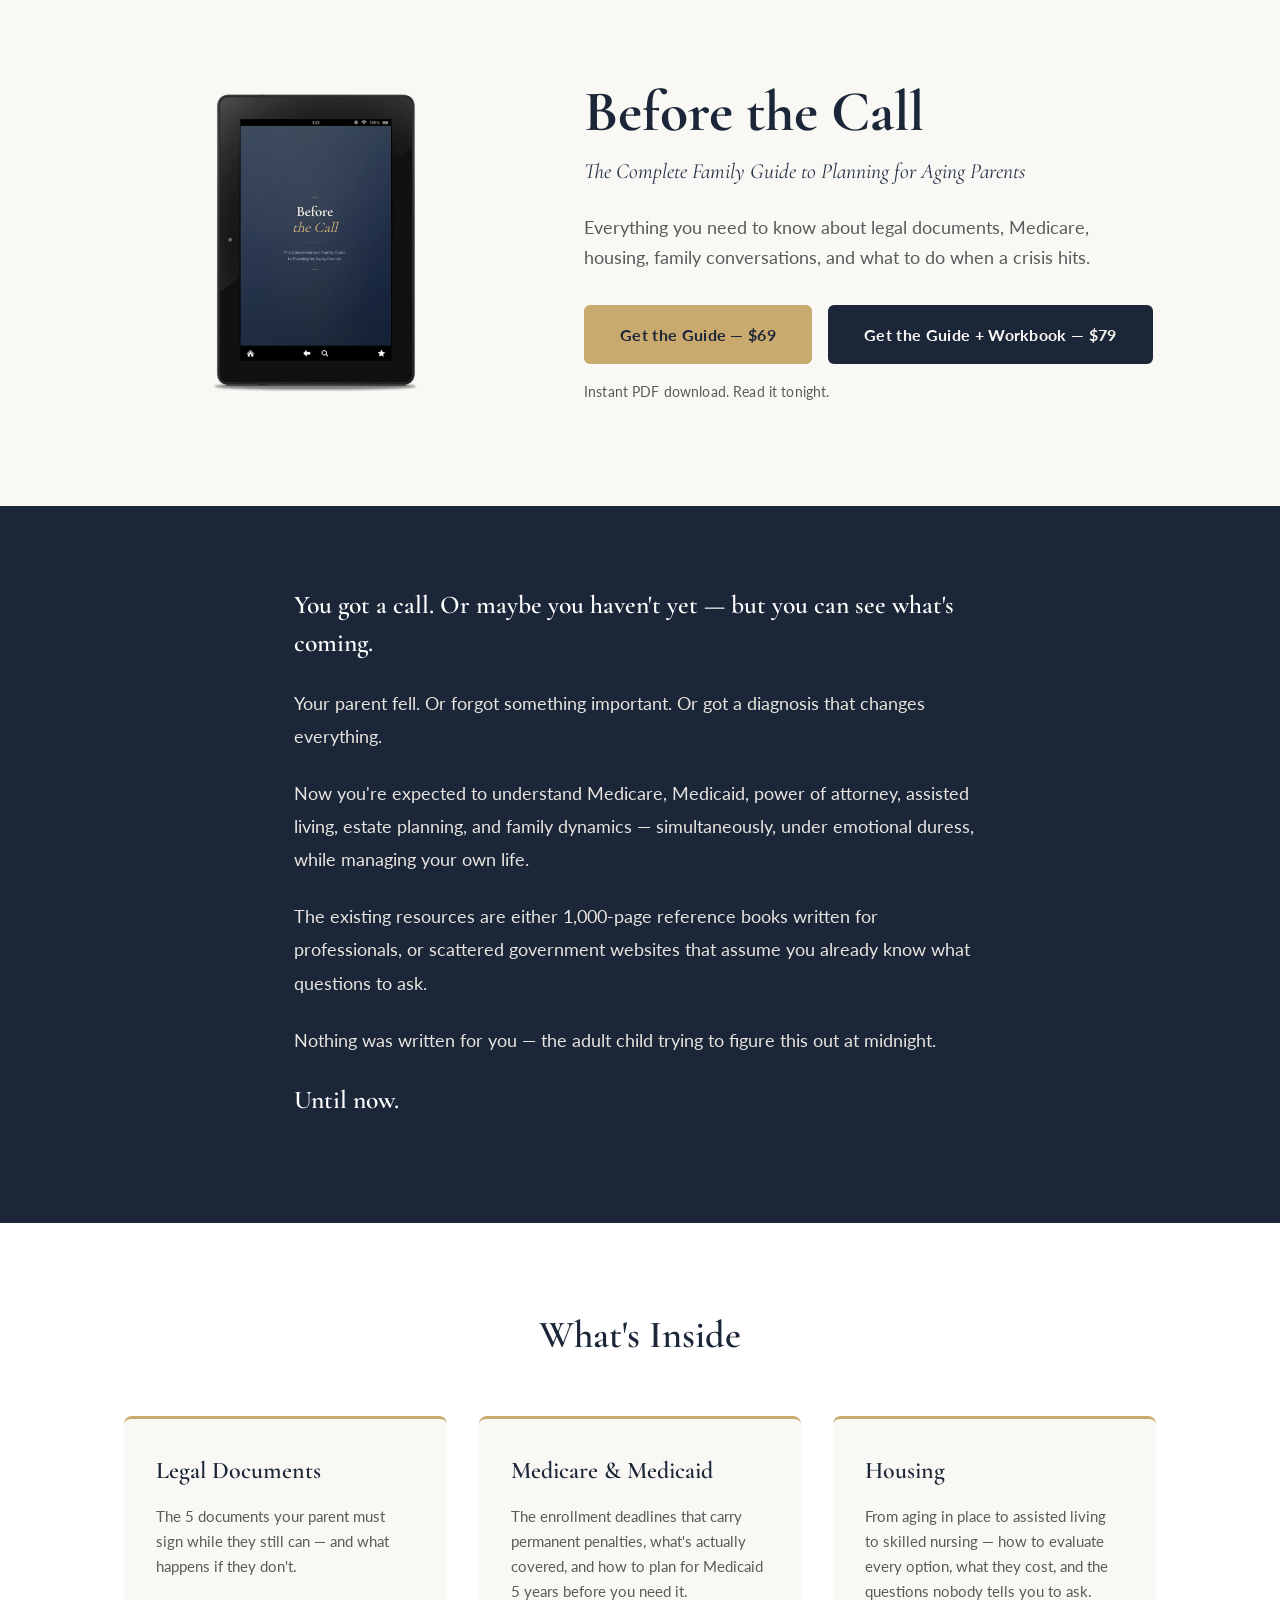
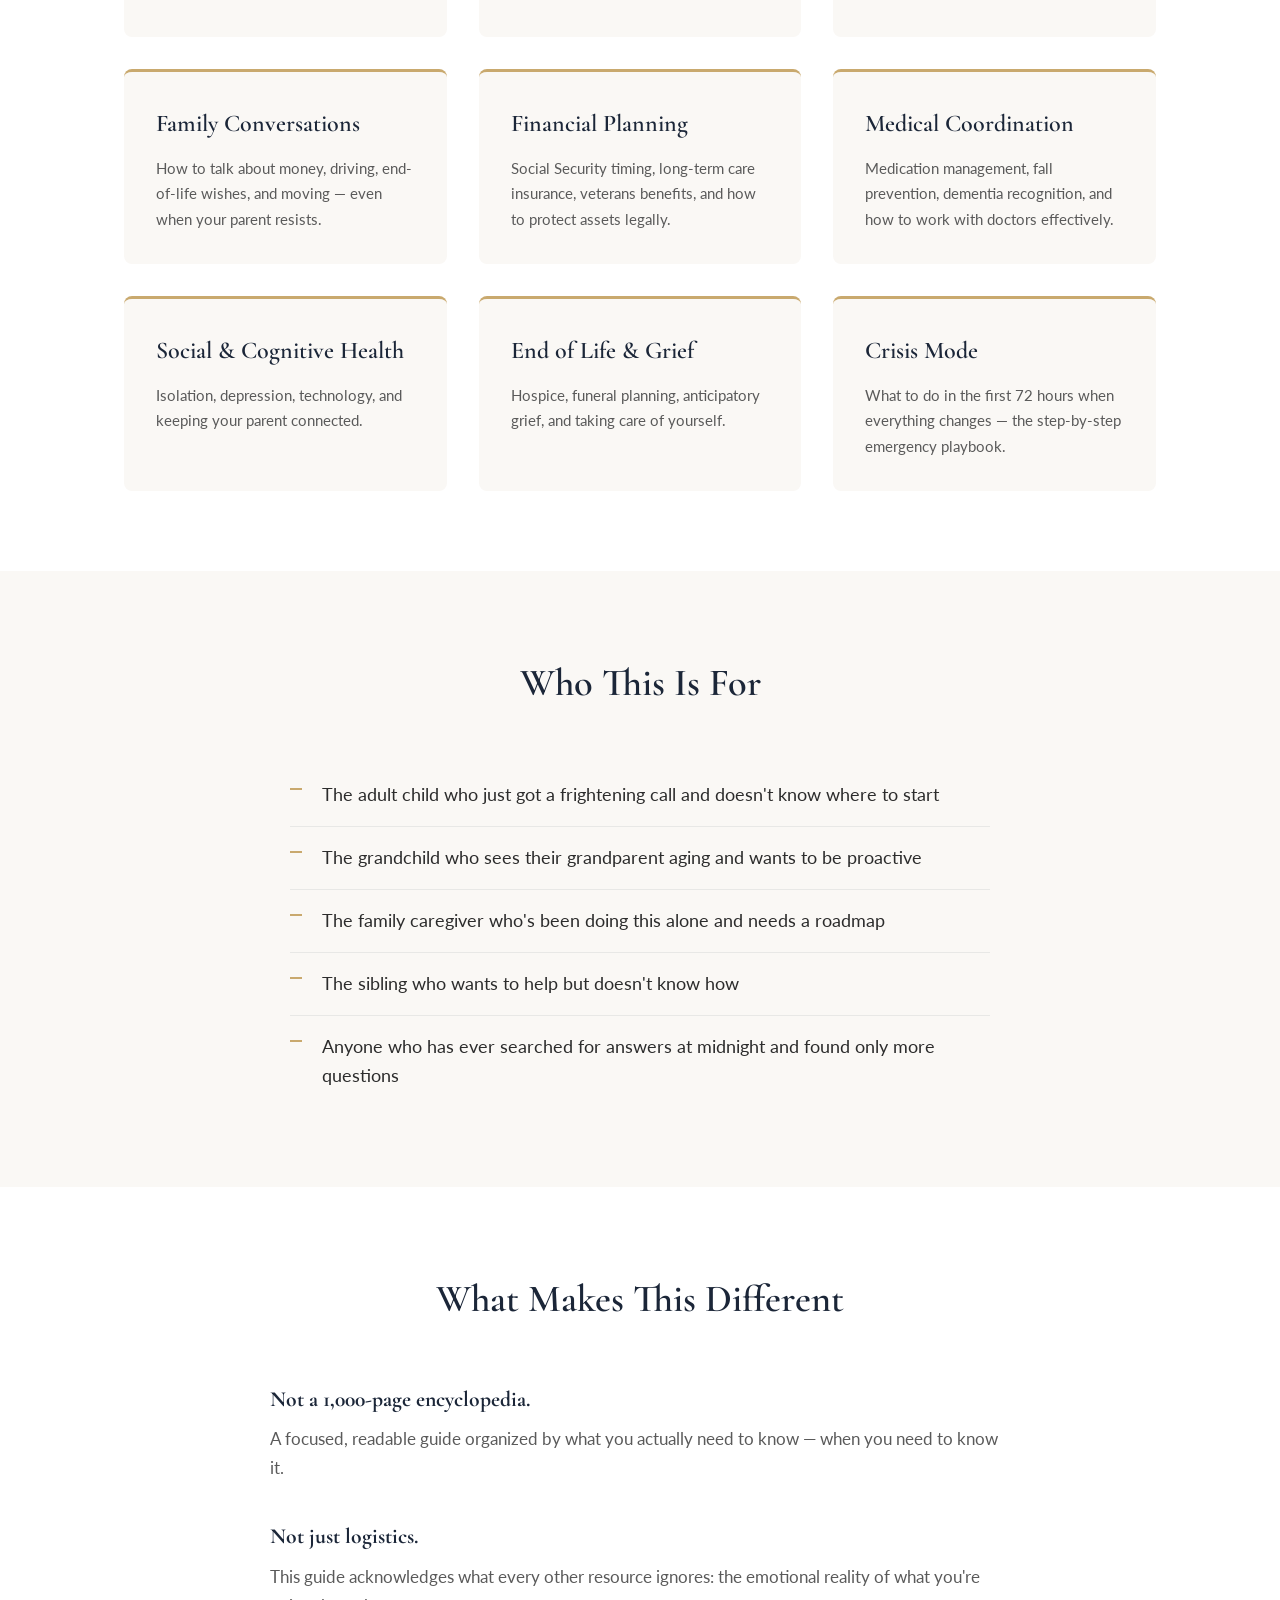
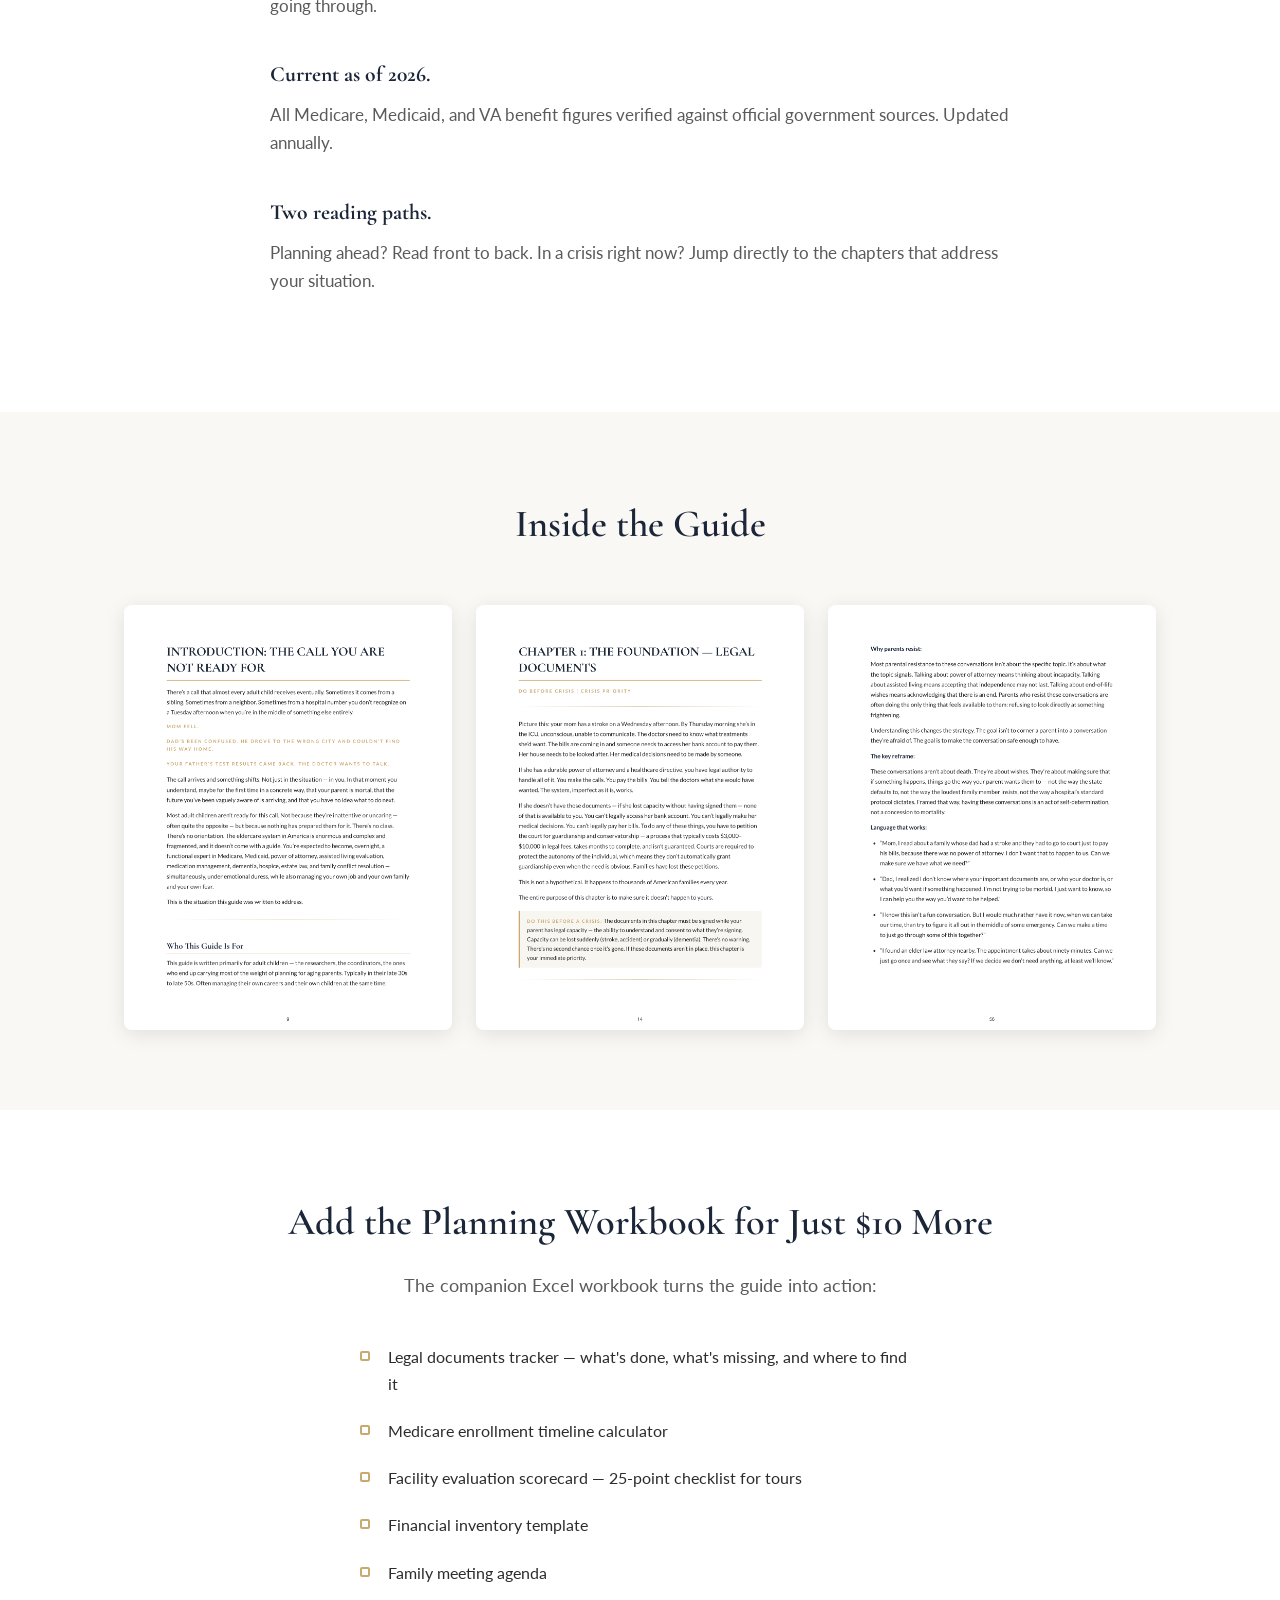
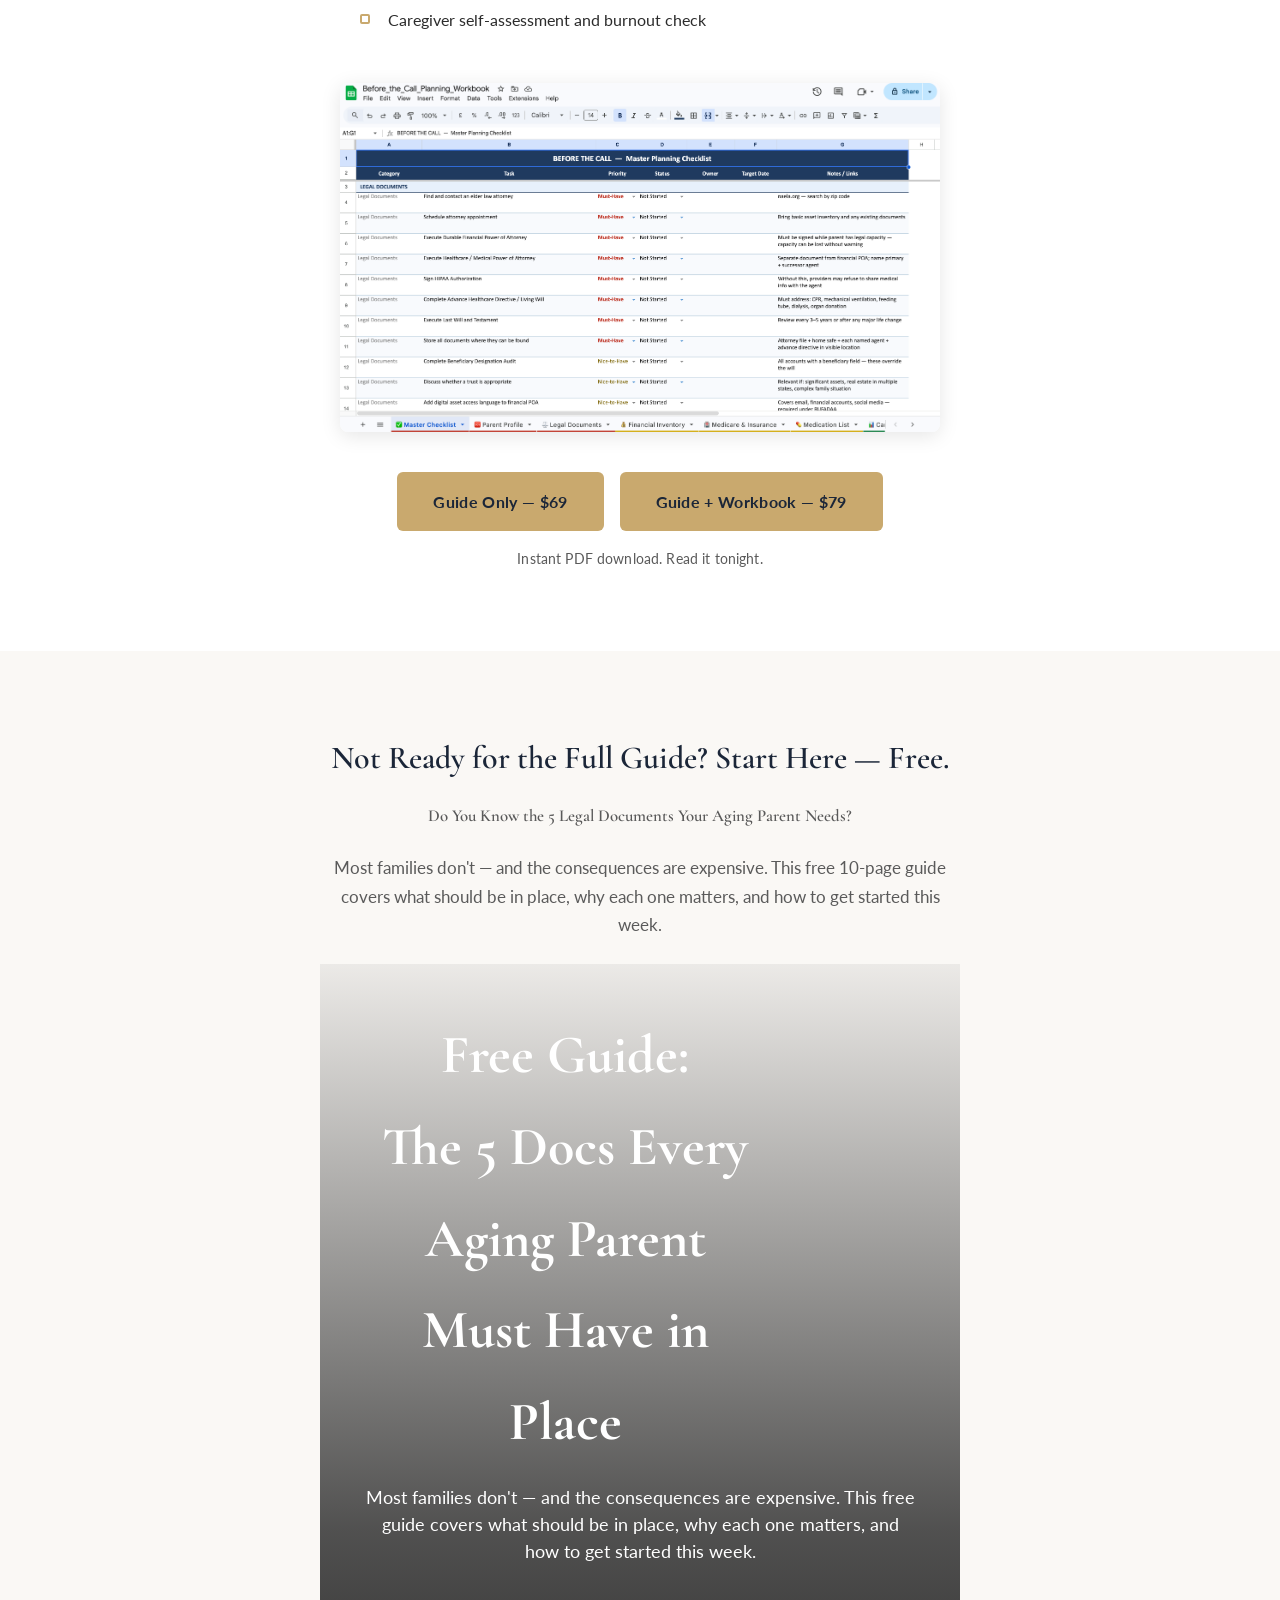
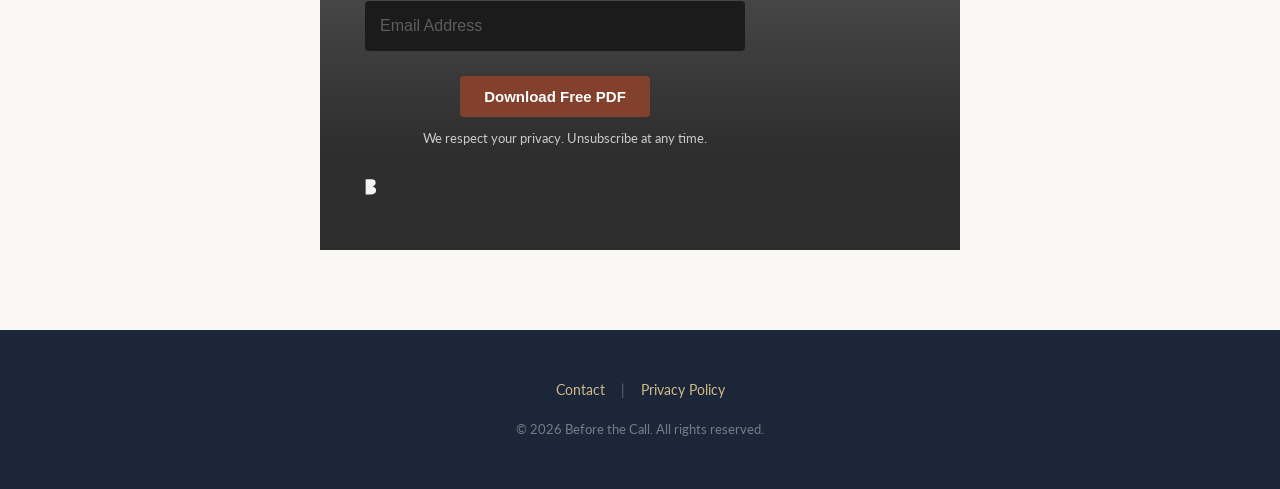
==== commit fc7265dd: "Style fixes: subtitle color, copy tweaks, workbook preview" ====
--- a/index.html
+++ b/index.html
@@ -94,7 +94,7 @@
       <h2>Who This Is For</h2>
       <ul class="who-list">
         <li>The adult child who just got a frightening call and doesn't know where to start</li>
-        <li>The grandchild who can see their grandparents getting older and wants to get ahead of it</li>
+        <li>The grandchild who sees their grandparent aging and wants to be proactive</li>
         <li>The family caregiver who's been doing this alone and needs a roadmap</li>
         <li>The sibling who wants to help but doesn't know how</li>
         <li>Anyone who has ever searched for answers at midnight and found only more questions</li>
@@ -152,13 +152,16 @@
         <h2>Add the Planning Workbook for Just $10 More</h2>
         <p class="bundle-intro">The companion Excel workbook turns the guide into action:</p>
         <ul class="bundle-features">
-          <li>Legal documents tracker — what's done, what's missing, where everything is stored</li>
+          <li>Legal documents tracker — what's done, what's missing, and where to find it</li>
           <li>Medicare enrollment timeline calculator</li>
           <li>Facility evaluation scorecard — 25-point checklist for tours</li>
           <li>Financial inventory template</li>
           <li>Family meeting agenda</li>
           <li>Caregiver self-assessment and burnout check</li>
         </ul>
+        <div class="workbook-preview">
+          <img src="workbook_preview.png" alt="Before the Call Planning Workbook — Master Checklist preview" loading="lazy">
+        </div>
         <div class="cta-group">
           <a href="https://payhip.com/b/tfXvS" class="btn btn-primary">Guide Only — $69</a>
           <a href="https://payhip.com/b/Y1TxP" class="btn btn-gold">Guide + Workbook — $79</a>
--- a/style.css
+++ b/style.css
@@ -165,7 +165,7 @@
   font-size: 1.35rem;
   font-weight: 400;
   font-style: italic;
-  color: var(--gold);
+  color: var(--navy-light);
   margin-bottom: 24px;
 }
 
@@ -360,6 +360,19 @@
   border-radius: 2px;
 }
 
+.workbook-preview {
+  max-width: 600px;
+  margin: 0 auto 40px;
+  border-radius: 8px;
+  overflow: hidden;
+  box-shadow: 0 4px 20px rgba(0, 0, 0, 0.1);
+}
+
+.workbook-preview img {
+  width: 100%;
+  height: auto;
+}
+
 .bundle .cta-group {
   justify-content: center;
 }
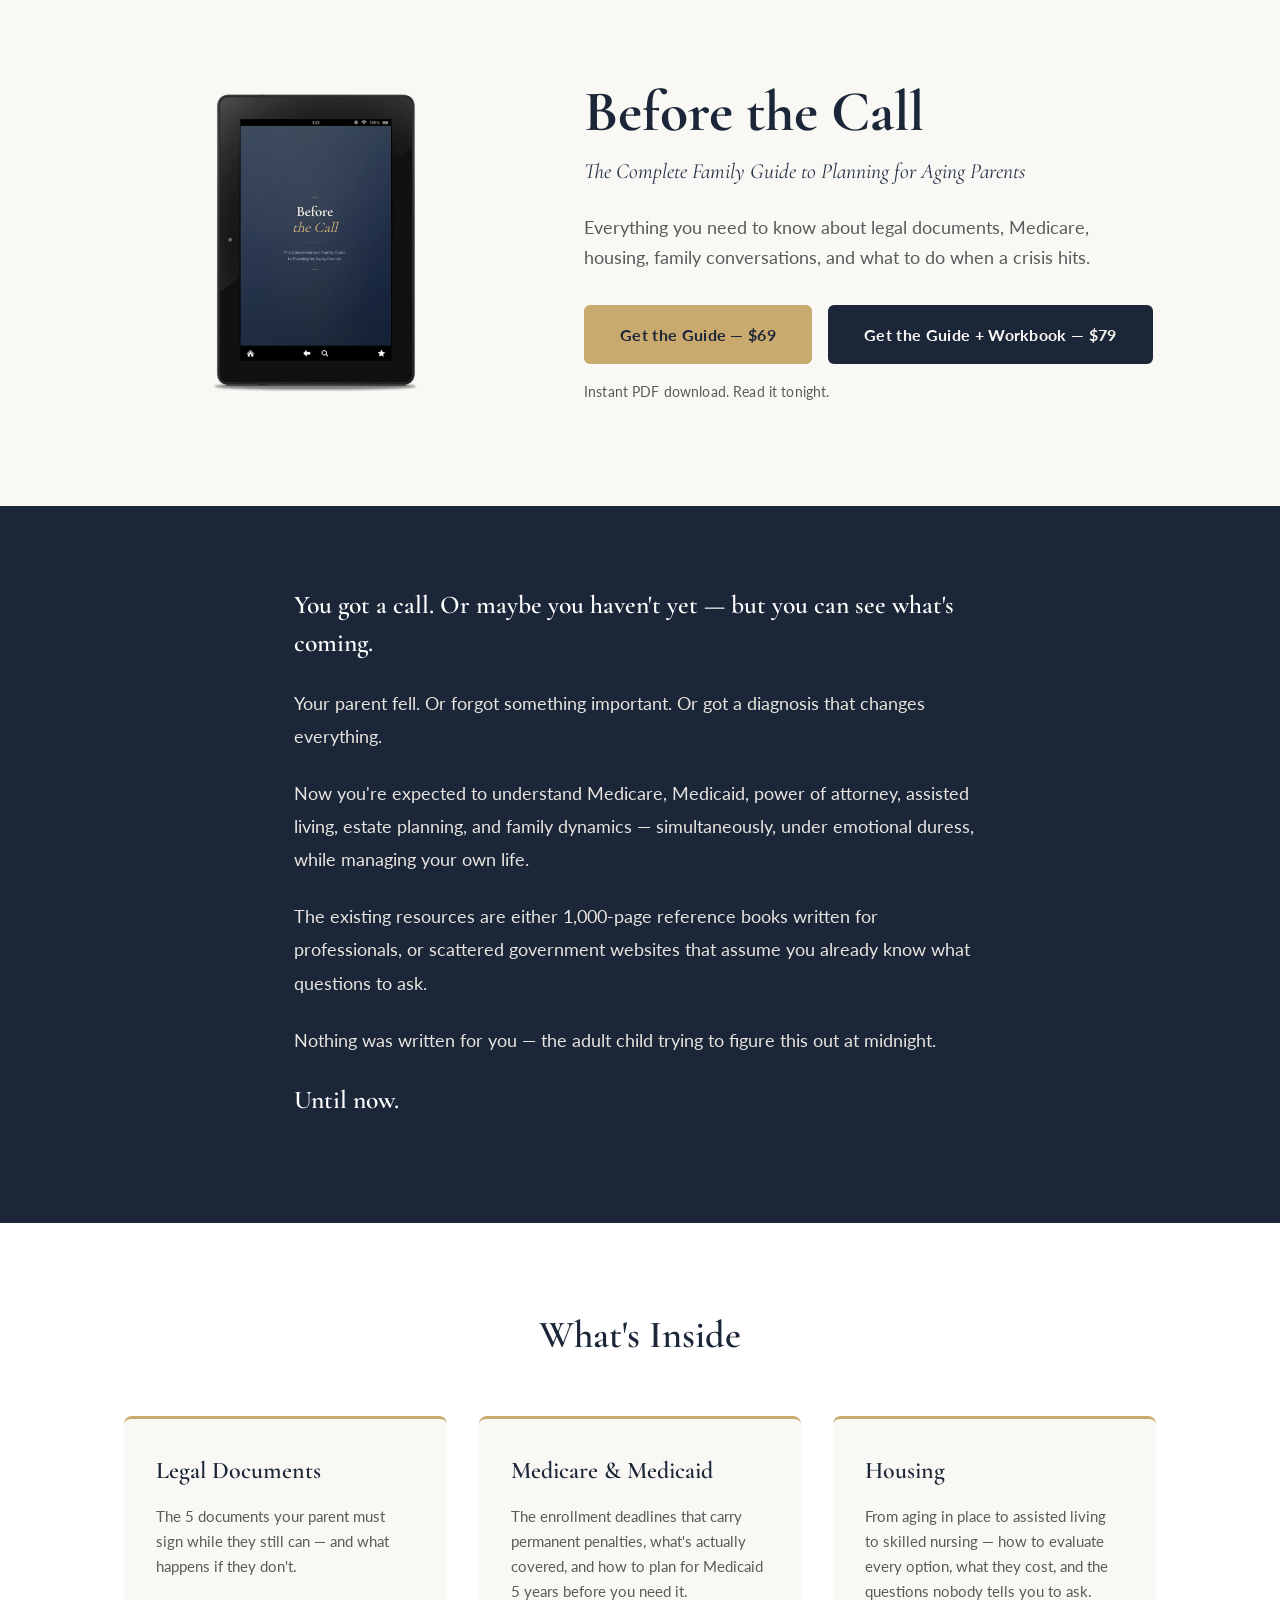
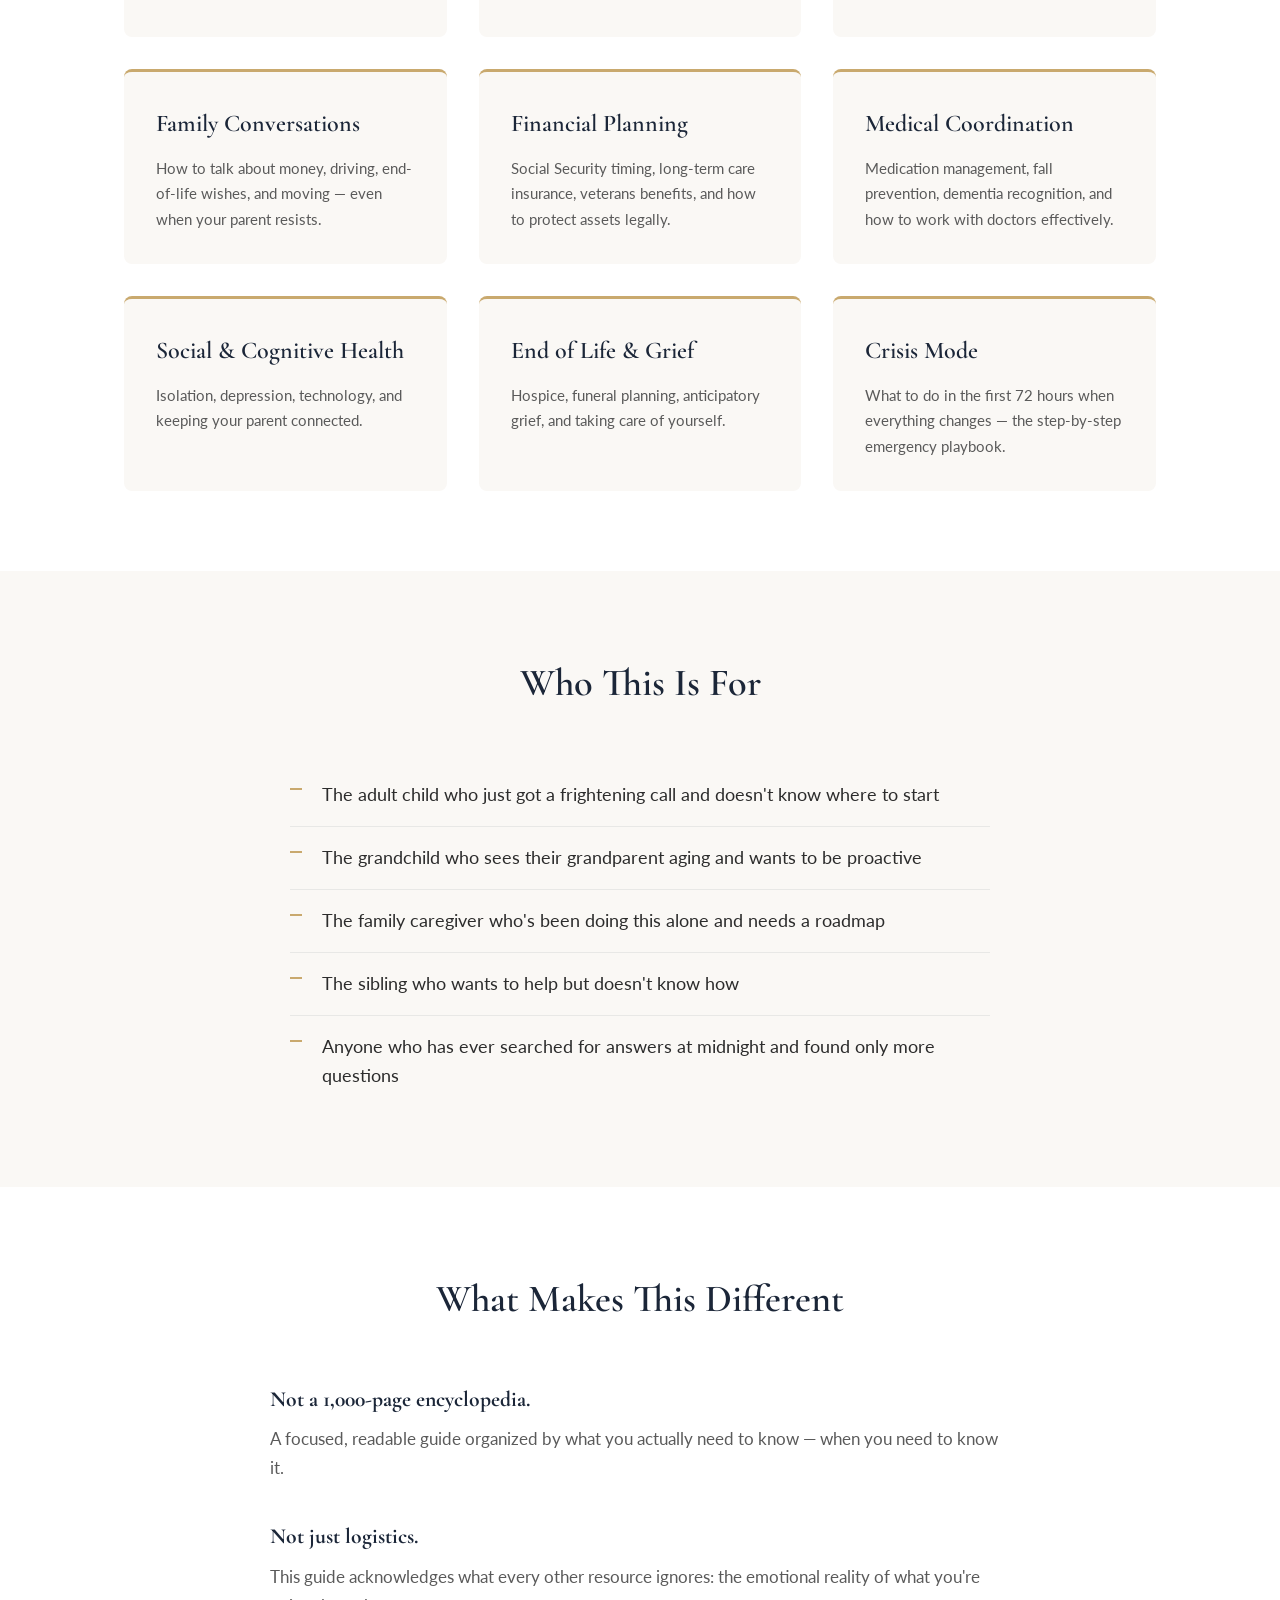
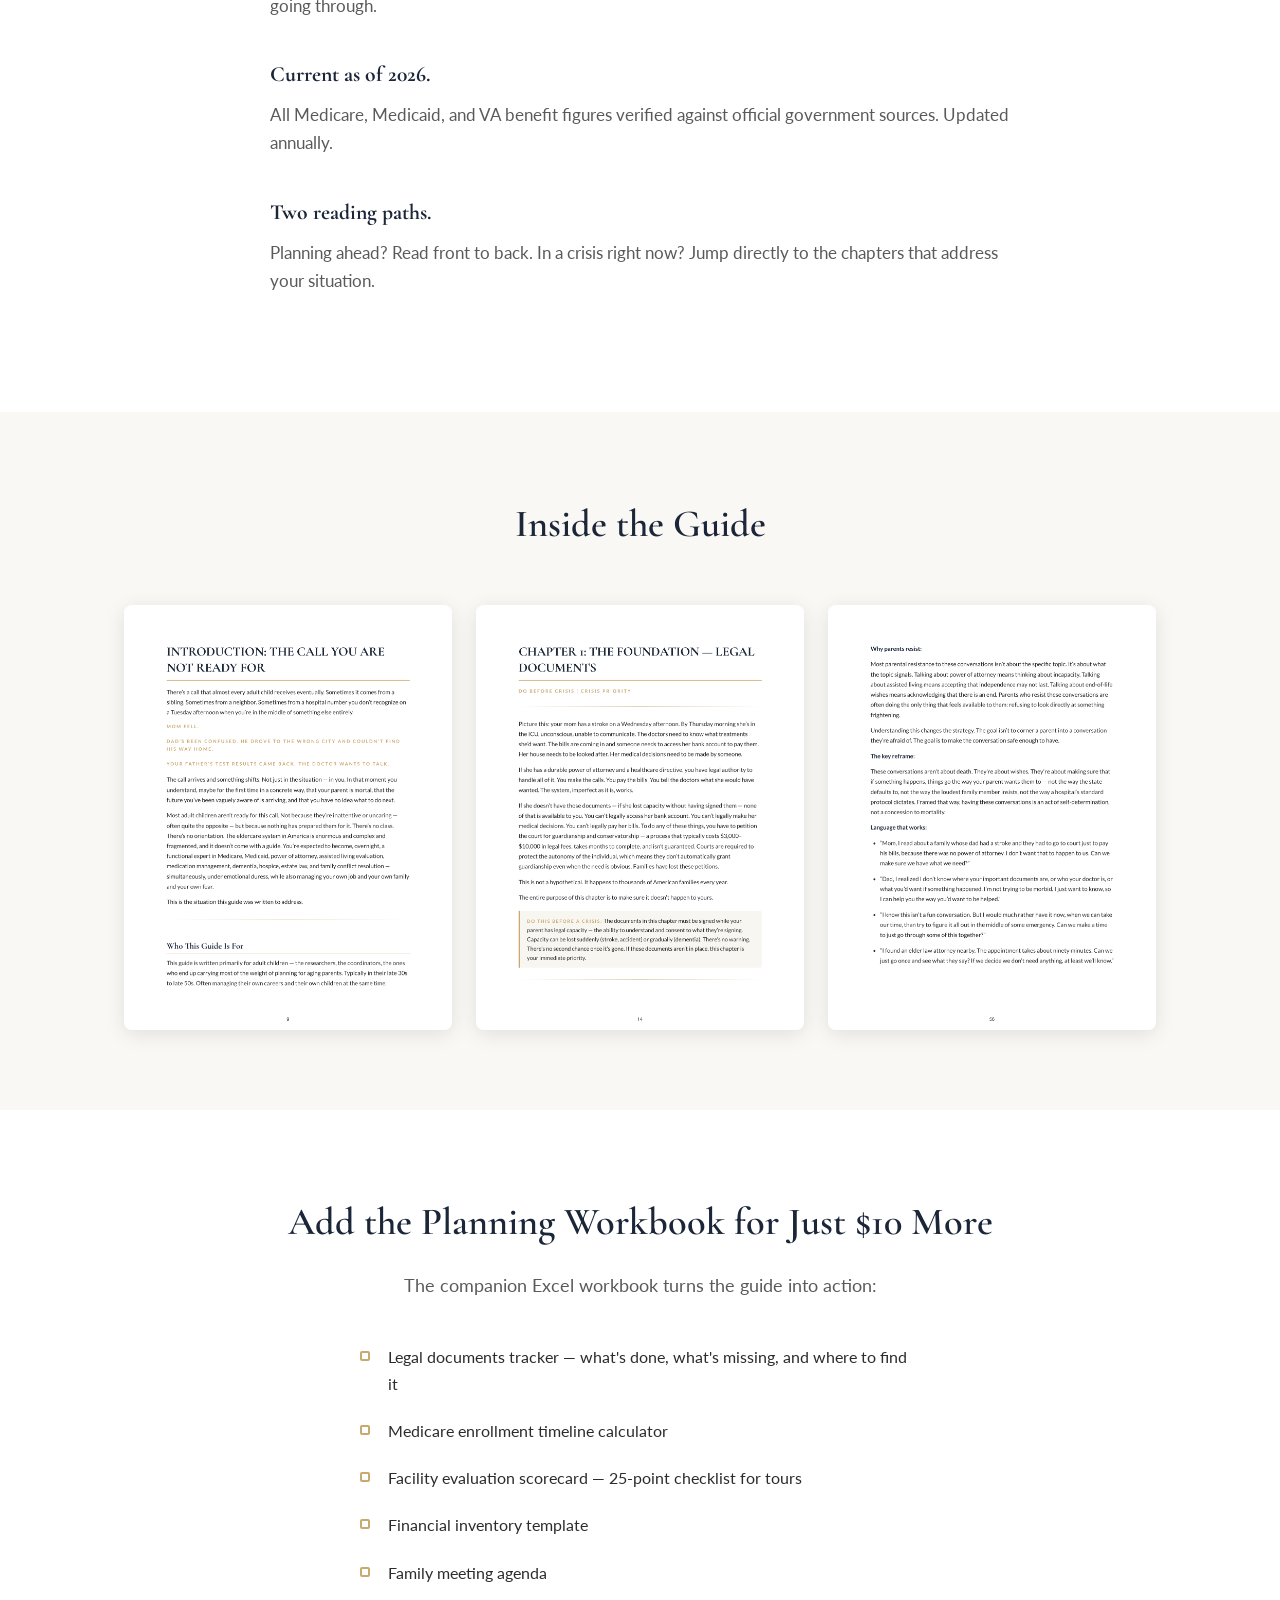
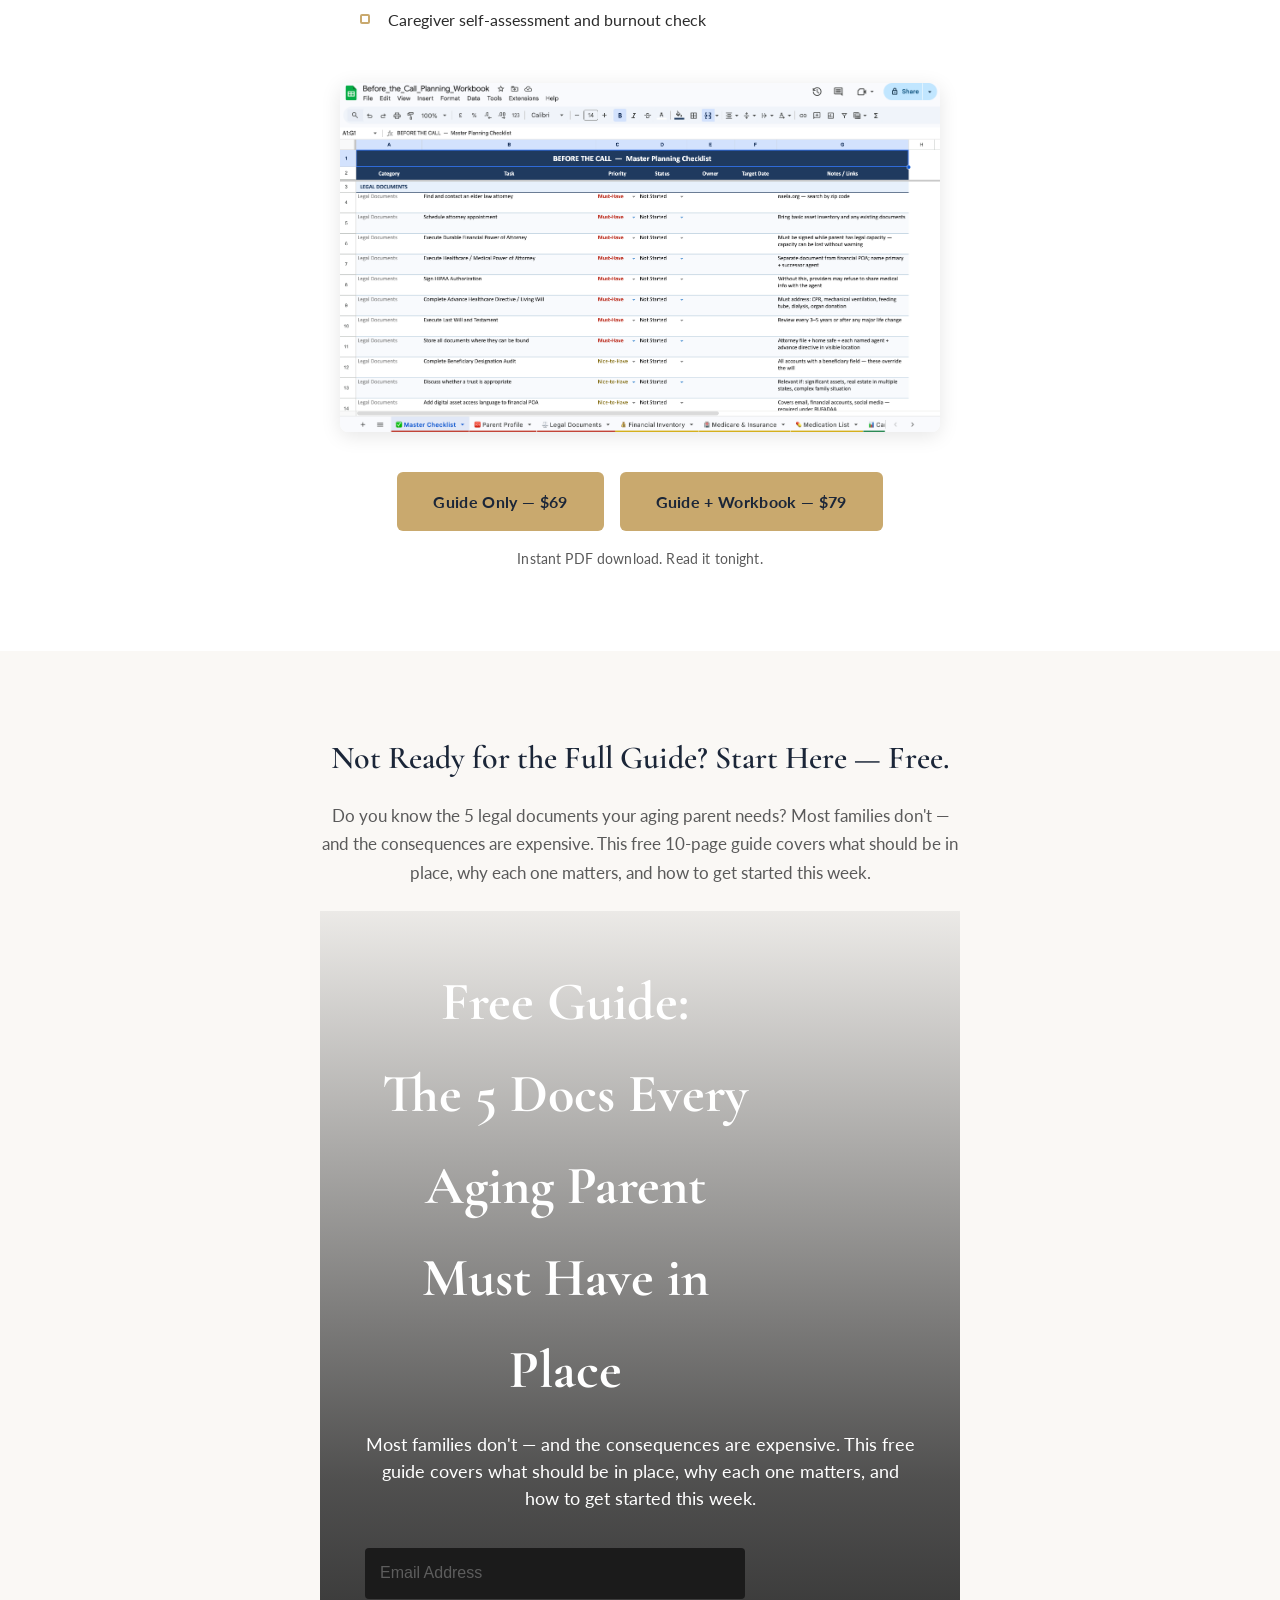
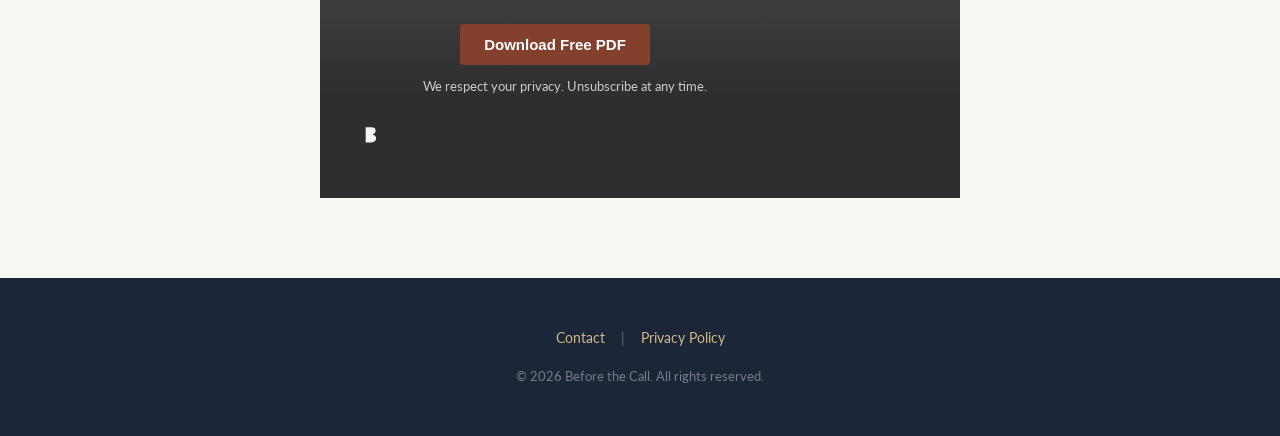
==== commit d336d3c4: "Merge lead magnet heading and description into single paragraph Co-Authored-By: Claude Opus 4.6 <nor" ====
--- a/index.html
+++ b/index.html
@@ -176,8 +176,7 @@
     <div class="container">
       <div class="lead-magnet-box">
         <h2>Not Ready for the Full Guide? Start Here — Free.</h2>
-        <p class="lead-magnet-title">Do You Know the 5 Legal Documents Your Aging Parent Needs?</p>
-        <p>Most families don't — and the consequences are expensive. This free 10-page guide covers what should be in place, why each one matters, and how to get started this week.</p>
+        <p>Do you know the 5 legal documents your aging parent needs? Most families don't — and the consequences are expensive. This free 10-page guide covers what should be in place, why each one matters, and how to get started this week.</p>
 
         <script src="https://f.convertkit.com/ckjs/ck.5.js"></script>
         <form action="https://app.kit.com/forms/9187136/subscriptions" class="seva-form formkit-form" method="post" data-sv-form="9187136" data-uid="44a924d58b" data-format="inline" data-version="5" data-options="{&quot;settings&quot;:{&quot;after_subscribe&quot;:{&quot;action&quot;:&quot;message&quot;,&quot;success_message&quot;:&quot;Success! Now check your email to confirm your address.&quot;,&quot;redirect_url&quot;:&quot;&quot;},&quot;analytics&quot;:{&quot;google&quot;:null,&quot;fathom&quot;:null,&quot;facebook&quot;:null,&quot;segment&quot;:null,&quot;pinterest&quot;:null,&quot;sparkloop&quot;:null,&quot;googletagmanager&quot;:null},&quot;modal&quot;:{&quot;trigger&quot;:&quot;timer&quot;,&quot;scroll_percentage&quot;:null,&quot;timer&quot;:5,&quot;devices&quot;:&quot;all&quot;,&quot;show_once_every&quot;:15},&quot;powered_by&quot;:{&quot;show&quot;:true,&quot;url&quot;:&quot;https://kit.com/features/forms?utm_campaign=poweredby&amp;utm_content=form&amp;utm_medium=referral&amp;utm_source=dynamic&quot;},&quot;recaptcha&quot;:{&quot;enabled&quot;:false},&quot;return_visitor&quot;:{&quot;action&quot;:&quot;show&quot;,&quot;custom_content&quot;:&quot;&quot;},&quot;slide_in&quot;:{&quot;display_in&quot;:&quot;bottom_right&quot;,&quot;trigger&quot;:&quot;timer&quot;,&quot;scroll_percentage&quot;:null,&quot;timer&quot;:5,&quot;devices&quot;:&quot;all&quot;,&quot;show_once_every&quot;:15},&quot;sticky_bar&quot;:{&quot;display_in&quot;:&quot;top&quot;,&quot;trigger&quot;:&quot;timer&quot;,&quot;scroll_percentage&quot;:null,&quot;timer&quot;:5,&quot;devices&quot;:&quot;all&quot;,&quot;show_once_every&quot;:15}},&quot;version&quot;:&quot;5&quot;}" min-width="400 500 600 700 800"><div data-style="full"><div class="formkit-background" style="background-image: url(&quot;https://embed.filekitcdn.com/e/6rbuHvGbyNLnC8iWuV8wA9/shqVNoTZWmqBahgG3ucsdK&quot;);"></div><div class="formkit-container" style="--bg-color: #2E2E2E; --bg-color-07: #2E2E2E12; --bg-color-83: #2E2E2ED4;"><div class="formkit-header" data-element="header" style="color: rgb(255, 255, 255); font-weight: 700;"><h2>Free Guide: <br>The 5 Docs Every Aging Parent Must Have in Place</h2></div><div class="formkit-content" data-element="content" style="color: rgb(255, 255, 255);"><p>Most families don't — and the consequences are expensive. This free guide covers what should be in place, why each one matters, and how to get started this week.</p></div><ul class="formkit-alert formkit-alert-error" data-element="errors" data-group="alert"></ul><div data-element="fields" class="seva-fields formkit-fields" style="color: rgb(255, 255, 255);"><div class="formkit-field"><input class="formkit-input" name="email_address" aria-label="Email Address" placeholder="Email Address" required="" type="email" style="color: rgb(110, 110, 110); font-weight: 400; background-color: rgb(27, 27, 27); border-radius: 4px;"></div><button data-element="submit" class="formkit-submit formkit-submit" style="color: rgb(255, 255, 255); background-color: rgb(131, 65, 45); border-radius: 4px; font-weight: 700;"><div class="formkit-spinner"><div></div><div></div><div></div></div><span class="">Download Free PDF</span></button></div><div class="formkit-disclaimer" data-element="disclaimer" style="color: rgb(203, 203, 203);">We respect your privacy. Unsubscribe at any time.</div><div class="formkit-powered-by-convertkit-container"><a href="https://kit.com/features/forms?utm_campaign=poweredby&amp;utm_content=form&amp;utm_medium=referral&amp;utm_source=dynamic" data-element="powered-by" class="formkit-powered-by-convertkit" data-variant="light" target="_blank" rel="nofollow">Built with Kit</a></div></div></div><style>.formkit-form[data-uid="44a924d58b"] *{box-sizing:border-box;}.formkit-form[data-uid="44a924d58b"]{-webkit-font-smoothing:antialiased;-moz-osx-font-smoothing:grayscale;}.formkit-form[data-uid="44a924d58b"] legend{border:none;font-size:inherit;margin-bottom:10px;padding:0;position:relative;display:table;}.formkit-form[data-uid="44a924d58b"] fieldset{border:0;padding:0.01em 0 0 0;margin:0;min-width:0;}.formkit-form[data-uid="44a924d58b"] body:not(:-moz-handler-blocked) fieldset{display:table-cell;}.formkit-form[data-uid="44a924d58b"] h1,.formkit-form[data-uid="44a924d58b"] h2,.formkit-form[data-uid="44a924d58b"] h3,.formkit-form[data-uid="44a924d58b"] h4,.formkit-form[data-uid="44a924d58b"] h5,.formkit-form[data-uid="44a924d58b"] h6{color:inherit;font-size:inherit;font-weight:inherit;}.formkit-form[data-uid="44a924d58b"] h2{font-size:1.5em;margin:1em 0;}.formkit-form[data-uid="44a924d58b"] h3{font-size:1.17em;margin:1em 0;}.formkit-form[data-uid="44a924d58b"] p{color:inherit;font-size:inherit;font-weight:inherit;}.formkit-form[data-uid="44a924d58b"] ol:not([template-default]),.formkit-form[data-uid="44a924d58b"] ul:not([template-default]),.formkit-form[data-uid="44a924d58b"] blockquote:not([template-default]){text-align:left;}.formkit-form[data-uid="44a924d58b"] p:not([template-default]),.formkit-form[data-uid="44a924d58b"] hr:not([template-default]),.formkit-form[data-uid="44a924d58b"] blockquote:not([template-default]),.formkit-form[data-uid="44a924d58b"] ol:not([template-default]),.formkit-form[data-uid="44a924d58b"] ul:not([template-default]){color:inherit;font-style:initial;}.formkit-form[data-uid="44a924d58b"] .ordered-list,.formkit-form[data-uid="44a924d58b"] .unordered-list{list-style-position:outside !important;padding-left:1em;}.formkit-form[data-uid="44a924d58b"] .list-item{padding-left:0;}.formkit-form[data-uid="44a924d58b"][data-format="modal"]{display:none;}.formkit-form[data-uid="44a924d58b"][data-format="slide in"]{display:none;}.formkit-form[data-uid="44a924d58b"][data-format="sticky bar"]{display:none;}.formkit-sticky-bar .formkit-form[data-uid="44a924d58b"][data-format="sticky bar"]{display:block;}.formkit-form[data-uid="44a924d58b"] .formkit-input,.formkit-form[data-uid="44a924d58b"] .formkit-select,.formkit-form[data-uid="44a924d58b"] .formkit-checkboxes{width:100%;}.formkit-form[data-uid="44a924d58b"] .formkit-button,.formkit-form[data-uid="44a924d58b"] .formkit-submit{border:0;border-radius:5px;color:#ffffff;cursor:pointer;display:inline-block;text-align:center;font-size:15px;font-weight:500;cursor:pointer;margin-bottom:15px;overflow:hidden;padding:0;position:relative;vertical-align:middle;}.formkit-form[data-uid="44a924d58b"] .formkit-button:hover,.formkit-form[data-uid="44a924d58b"] .formkit-submit:hover,.formkit-form[data-uid="44a924d58b"] .formkit-button:focus,.formkit-form[data-uid="44a924d58b"] .formkit-submit:focus{outline:none;}.formkit-form[data-uid="44a924d58b"] .formkit-button:hover > span,.formkit-form[data-uid="44a924d58b"] .formkit-submit:hover > span,.formkit-form[data-uid="44a924d58b"] .formkit-button:focus > span,.formkit-form[data-uid="44a924d58b"] .formkit-submit:focus > span{background-color:rgba(0,0,0,0.1);}.formkit-form[data-uid="44a924d58b"] .formkit-button > span,.formkit-form[data-uid="44a924d58b"] .formkit-submit > span{display:block;-webkit-transition:all 300ms ease-in-out;transition:all 300ms ease-in-out;padding:12px 24px;}.formkit-form[data-uid="44a924d58b"] .formkit-input{background:#ffffff;font-size:15px;padding:12px;border:1px solid #e3e3e3;-webkit-flex:1 0 auto;-ms-flex:1 0 auto;flex:1 0 auto;line-height:1.4;margin:0;-webkit-transition:border-color ease-out 300ms;transition:border-color ease-out 300ms;}.formkit-form[data-uid="44a924d58b"] .formkit-input:focus{outline:none;border-color:#1677be;-webkit-transition:border-color ease 300ms;transition:border-color ease 300ms;}.formkit-form[data-uid="44a924d58b"] .formkit-input::-webkit-input-placeholder{color:inherit;opacity:0.8;}.formkit-form[data-uid="44a924d58b"] .formkit-input::-moz-placeholder{color:inherit;opacity:0.8;}.formkit-form[data-uid="44a924d58b"] .formkit-input:-ms-input-placeholder{color:inherit;opacity:0.8;}.formkit-form[data-uid="44a924d58b"] .formkit-input::placeholder{color:inherit;opacity:0.8;}.formkit-form[data-uid="44a924d58b"] [data-group="dropdown"]{position:relative;display:inline-block;width:100%;}.formkit-form[data-uid="44a924d58b"] [data-group="dropdown"]::before{content:"";top:calc(50% - 2.5px);right:10px;position:absolute;pointer-events:none;border-color:#4f4f4f transparent transparent transparent;border-style:solid;border-width:6px 6px 0 6px;height:0;width:0;z-index:999;}.formkit-form[data-uid="44a924d58b"] [data-group="dropdown"] select{height:auto;width:100%;cursor:pointer;color:#333333;line-height:1.4;margin-bottom:0;padding:0 6px;-webkit-appearance:none;-moz-appearance:none;appearance:none;font-size:15px;padding:12px;padding-right:25px;border:1px solid #e3e3e3;background:#ffffff;}.formkit-form[data-uid="44a924d58b"] [data-group="dropdown"] select:focus{outline:none;}.formkit-form[data-uid="44a924d58b"] [data-group="checkboxes"]{text-align:left;margin:0;}.formkit-form[data-uid="44a924d58b"] [data-group="checkboxes"] [data-group="checkbox"]{margin-bottom:10px;}.formkit-form[data-uid="44a924d58b"] [data-group="checkboxes"] [data-group="checkbox"] *{cursor:pointer;}.formkit-form[data-uid="44a924d58b"] [data-group="checkboxes"] [data-group="checkbox"]:last-of-type{margin-bottom:0;}.formkit-form[data-uid="44a924d58b"] [data-group="checkboxes"] [data-group="checkbox"] input[type="checkbox"]{display:none;}.formkit-form[data-uid="44a924d58b"] [data-group="checkboxes"] [data-group="checkbox"] input[type="checkbox"] + label::after{content:none;}.formkit-form[data-uid="44a924d58b"] [data-group="checkboxes"] [data-group="checkbox"] input[type="checkbox"]:checked + label::after{border-color:#ffffff;content:"";}.formkit-form[data-uid="44a924d58b"] [data-group="checkboxes"] [data-group="checkbox"] input[type="checkbox"]:checked + label::before{background:#10bf7a;border-color:#10bf7a;}.formkit-form[data-uid="44a924d58b"] [data-group="checkboxes"] [data-group="checkbox"] label{position:relative;display:inline-block;padding-left:28px;}.formkit-form[data-uid="44a924d58b"] [data-group="checkboxes"] [data-group="checkbox"] label::before,.formkit-form[data-uid="44a924d58b"] [data-group="checkboxes"] [data-group="checkbox"] label::after{position:absolute;content:"";display:inline-block;}.formkit-form[data-uid="44a924d58b"] [data-group="checkboxes"] [data-group="checkbox"] label::before{height:16px;width:16px;border:1px solid #e3e3e3;background:#ffffff;left:0px;top:3px;}.formkit-form[data-uid="44a924d58b"] [data-group="checkboxes"] [data-group="checkbox"] label::after{height:4px;width:8px;border-left:2px solid #4d4d4d;border-bottom:2px solid #4d4d4d;-webkit-transform:rotate(-45deg);-ms-transform:rotate(-45deg);transform:rotate(-45deg);left:4px;top:8px;}.formkit-form[data-uid="44a924d58b"] .formkit-alert{background:#f9fafb;border:1px solid #e3e3e3;border-radius:5px;-webkit-flex:1 0 auto;-ms-flex:1 0 auto;flex:1 0 auto;list-style:none;margin:25px auto;padding:12px;text-align:center;width:100%;}.formkit-form[data-uid="44a924d58b"] .formkit-alert:empty{display:none;}.formkit-form[data-uid="44a924d58b"] .formkit-alert-success{background:#d3fbeb;border-color:#10bf7a;color:#0c905c;}.formkit-form[data-uid="44a924d58b"] .formkit-alert-error{background:#fde8e2;border-color:#f2643b;color:#ea4110;}.formkit-form[data-uid="44a924d58b"] .formkit-spinner{display:-webkit-box;display:-webkit-flex;display:-ms-flexbox;display:flex;height:0px;width:0px;margin:0 auto;position:absolute;top:0;left:0;right:0;width:0px;overflow:hidden;text-align:center;-webkit-transition:all 300ms ease-in-out;transition:all 300ms ease-in-out;}.formkit-form[data-uid="44a924d58b"] .formkit-spinner > div{margin:auto;width:12px;height:12px;background-color:#fff;opacity:0.3;border-radius:100%;display:inline-block;-webkit-animation:formkit-bouncedelay-formkit-form-data-uid-44a924d58b- 1.4s infinite ease-in-out both;animation:formkit-bouncedelay-formkit-form-data-uid-44a924d58b- 1.4s infinite ease-in-out both;}.formkit-form[data-uid="44a924d58b"] .formkit-spinner > div:nth-child(1){-webkit-animation-delay:-0.32s;animation-delay:-0.32s;}.formkit-form[data-uid="44a924d58b"] .formkit-spinner > div:nth-child(2){-webkit-animation-delay:-0.16s;animation-delay:-0.16s;}.formkit-form[data-uid="44a924d58b"] .formkit-submit[data-active] .formkit-spinner{opacity:1;height:100%;width:50px;}.formkit-form[data-uid="44a924d58b"] .formkit-submit[data-active] .formkit-spinner ~ span{opacity:0;}.formkit-form[data-uid="44a924d58b"] .formkit-powered-by[data-active="false"]{opacity:0.35;}.formkit-form[data-uid="44a924d58b"] .formkit-powered-by-convertkit-container{display:-webkit-box;display:-webkit-flex;display:-ms-flexbox;display:flex;width:100%;margin:10px 0;position:relative;}.formkit-form[data-uid="44a924d58b"] .formkit-powered-by-convertkit-container[data-active="false"]{opacity:0.35;}.formkit-form[data-uid="44a924d58b"] .formkit-powered-by-convertkit{-webkit-align-items:center;-webkit-box-align:center;-ms-flex-align:center;align-items:center;background-color:#ffffff;border-radius:9px;color:#3d3d3d;cursor:pointer;display:block;height:36px;margin:0 auto;opacity:0.95;padding:0;-webkit-text-decoration:none;text-decoration:none;text-indent:100%;-webkit-transition:ease-in-out all 200ms;transition:ease-in-out all 200ms;white-space:nowrap;overflow:hidden;-webkit-user-select:none;-moz-user-select:none;-ms-user-select:none;user-select:none;width:157px;background-repeat:no-repeat;background-position:center;background-image:url("data:image/svg+xml;charset=utf8,%3Csvg width='133' height='36' viewBox='0 0 133 36' fill='none' xmlns='http://www.w3.org/2000/svg'%3E%3Cpath d='M0.861 25.5C0.735 25.5 0.651 25.416 0.651 25.29V10.548C0.651 10.422 0.735 10.338 0.861 10.338H6.279C9.072 10.338 10.668 11.451 10.668 13.824C10.668 15.819 9.219 16.932 8.001 17.226C7.707 17.268 7.707 17.625 8.022 17.688C9.912 18.108 11.088 19.116 11.088 21.321C11.088 23.715 9.429 25.5 6.426 25.5H0.861ZM5.397 23.085C6.825 23.085 7.518 22.224 7.518 21.006C7.518 19.683 6.825 18.948 5.397 18.948H4.2V23.085H5.397ZM5.313 16.617C6.51 16.617 7.245 15.945 7.245 14.601C7.245 13.383 6.51 12.753 5.25 12.753H4.2V16.617H5.313Z' fill='%231E1E1E'/%3E%3C/svg%3E");}.formkit-form[data-uid="44a924d58b"] .formkit-powered-by-convertkit:hover,.formkit-form[data-uid="44a924d58b"] .formkit-powered-by-convertkit:focus{background-color:#ffffff;-webkit-transform:scale(1.025) perspective(1px);-ms-transform:scale(1.025) perspective(1px);transform:scale(1.025) perspective(1px);opacity:1;}.formkit-form[data-uid="44a924d58b"] .formkit-powered-by-convertkit[data-variant="dark"],.formkit-form[data-uid="44a924d58b"] .formkit-powered-by-convertkit[data-variant="light"]{background-color:transparent;border-color:transparent;width:133px;}.formkit-form[data-uid="44a924d58b"] .formkit-powered-by-convertkit[data-variant="light"]{color:#ffffff;background-image:url("data:image/svg+xml;charset=utf8,%3Csvg width='133' height='36' viewBox='0 0 133 36' fill='none' xmlns='http://www.w3.org/2000/svg'%3E%3Cpath d='M0.861 25.5C0.735 25.5 0.651 25.416 0.651 25.29V10.548C0.651 10.422 0.735 10.338 0.861 10.338H6.279C9.072 10.338 10.668 11.451 10.668 13.824C10.668 15.819 9.219 16.932 8.001 17.226C7.707 17.268 7.707 17.625 8.022 17.688C9.912 18.108 11.088 19.116 11.088 21.321C11.088 23.715 9.429 25.5 6.426 25.5H0.861Z' fill='white'/%3E%3C/svg%3E");}@-webkit-keyframes formkit-bouncedelay-formkit-form-data-uid-44a924d58b-{0%,80%,100%{-webkit-transform:scale(0);-ms-transform:scale(0);transform:scale(0);}40%{-webkit-transform:scale(1);-ms-transform:scale(1);transform:scale(1);}}@keyframes formkit-bouncedelay-formkit-form-data-uid-44a924d58b-{0%,80%,100%{-webkit-transform:scale(0);-ms-transform:scale(0);transform:scale(0);}40%{-webkit-transform:scale(1);-ms-transform:scale(1);transform:scale(1);}}.formkit-form[data-uid="44a924d58b"] blockquote{padding:10px 20px;margin:0 0 20px;border-left:5px solid #e1e1e1;}.formkit-form[data-uid="44a924d58b"] .seva-custom-content{padding:15px;font-size:16px;color:#fff;mix-blend-mode:difference;}.formkit-form[data-uid="44a924d58b"] .formkit-modal.guard{max-width:420px;width:100%;} .formkit-form[data-uid="44a924d58b"]{max-width:420px !important;}.formkit-form[data-uid="44a924d58b"] [data-style="full"]{border-radius:var(--border-radius) !important;display:-webkit-box;display:-webkit-flex;display:-ms-flexbox;display:flex;min-height:680px;overflow:hidden;position:relative;width:100%;}.formkit-form[data-uid="44a924d58b"] .formkit-background{background-position:center center;background-repeat:no-repeat;background-size:cover;height:100%;position:absolute;width:100%;}.formkit-form[data-uid="44a924d58b"] .formkit-container{background:linear-gradient( 180deg, var(--bg-color-07) 0%, var(--bg-color-83) 64.06%, var(--bg-color) 88.54% );display:-webkit-box;display:-webkit-flex;display:-ms-flexbox;display:flex;-webkit-flex-direction:column;-ms-flex-direction:column;flex-direction:column;-webkit-box-pack:end;-webkit-justify-content:flex-end;-ms-flex-pack:end;justify-content:flex-end;padding:25px;position:relative;width:100%;}.formkit-form[data-uid="44a924d58b"] .formkit-header{font-size:36px;font-size:calc(30px + (36 - 30) * ((100vw - 400px) / (800 - 400)));margin-bottom:16px;margin-top:0;max-width:400px;}.formkit-form[data-uid="44a924d58b"] .formkit-header h2{margin:0;}@media all and (min-width:800px){.formkit-form[data-uid="44a924d58b"] .formkit-header{font-size:36px;}}.formkit-form[data-uid="44a924d58b"] .formkit-content{font-size:18px;line-height:1.5;margin-bottom:36px;}.formkit-form[data-uid="44a924d58b"] .formkit-content p{margin:0;}.formkit-form[data-uid="44a924d58b"] .formkit-field{margin:0 0 10px 0;}.formkit-form[data-uid="44a924d58b"] .formkit-input{border:0;font-size:16px;padding:14px;padding-left:15px;padding-right:0;width:100%;}.formkit-form[data-uid="44a924d58b"] [data-group="checkboxes"] legend{color:inherit !important;font-size:17px;}.formkit-form[data-uid="44a924d58b"] .formkit-checkboxes{background:transparent !important;color:inherit !important;}.formkit-form[data-uid="44a924d58b"] .formkit-checkboxes label{color:inherit !important;}.formkit-form[data-uid="44a924d58b"] [data-group="dropdown"] .formkit-select{border:0;}.formkit-form[data-uid="44a924d58b"] .formkit-fields .formkit-submit{margin-bottom:0;margin-top:15px;}.formkit-form[data-uid="44a924d58b"] .formkit-disclaimer{font-size:13px;margin-top:10px;max-width:400px;}.formkit-form[data-uid="44a924d58b"] .formkit-powered-by-convertkit-container{margin:20px 0 0 0;}.formkit-form[data-uid="44a924d58b"] .formkit-powered-by-convertkit{margin:0;}@media all and (min-width:900px){.formkit-form[data-uid="44a924d58b"][data-format="inline-editing"],.formkit-form[data-uid="44a924d58b"][data-format="inline"]{max-width:880px !important;}.formkit-form[data-uid="44a924d58b"][data-format="inline-editing"] [data-style="full"],.formkit-form[data-uid="44a924d58b"][data-format="inline"] [data-style="full"]{min-height:540px !important;}.formkit-form[data-uid="44a924d58b"] .formkit-container{padding:45px;}.formkit-form[data-uid="44a924d58b"] .formkit-content{max-width:570px;}.formkit-form[data-uid="44a924d58b"] .formkit-fields{max-width:380px;}}</style></form>
